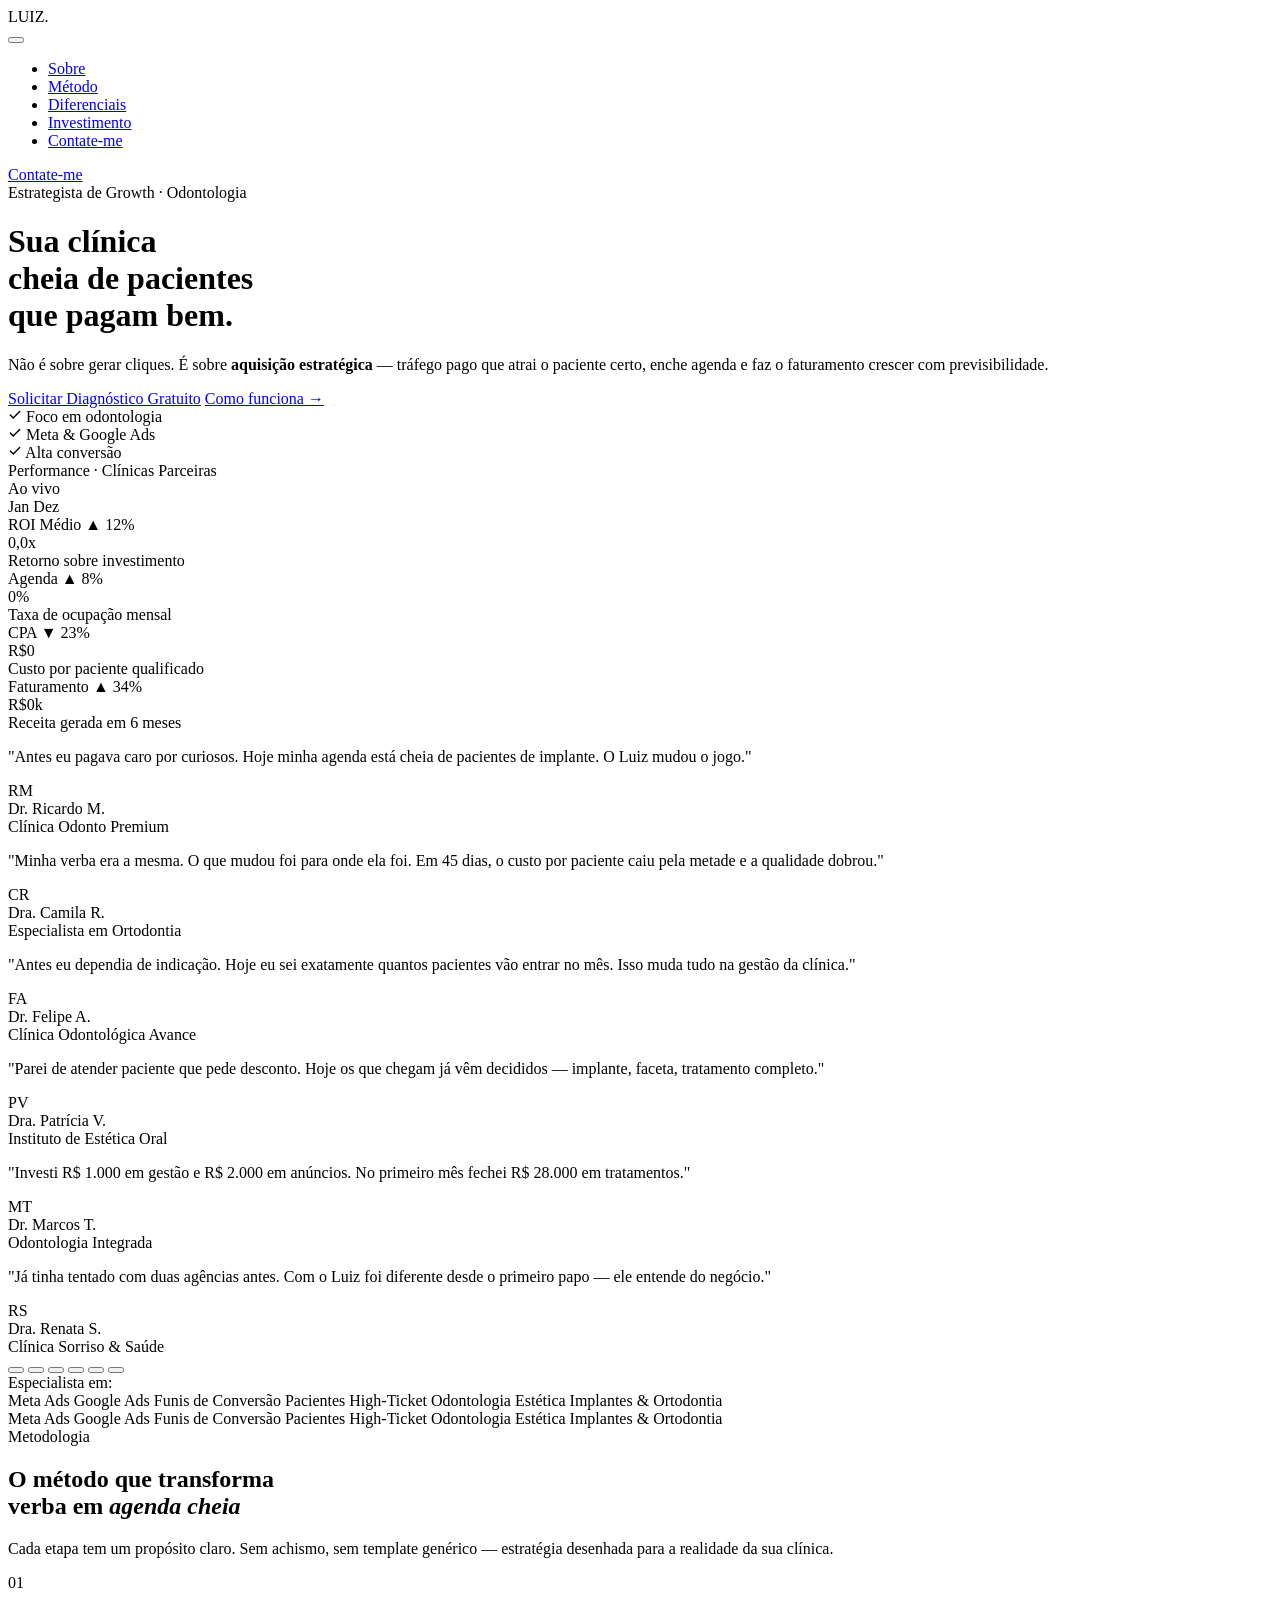
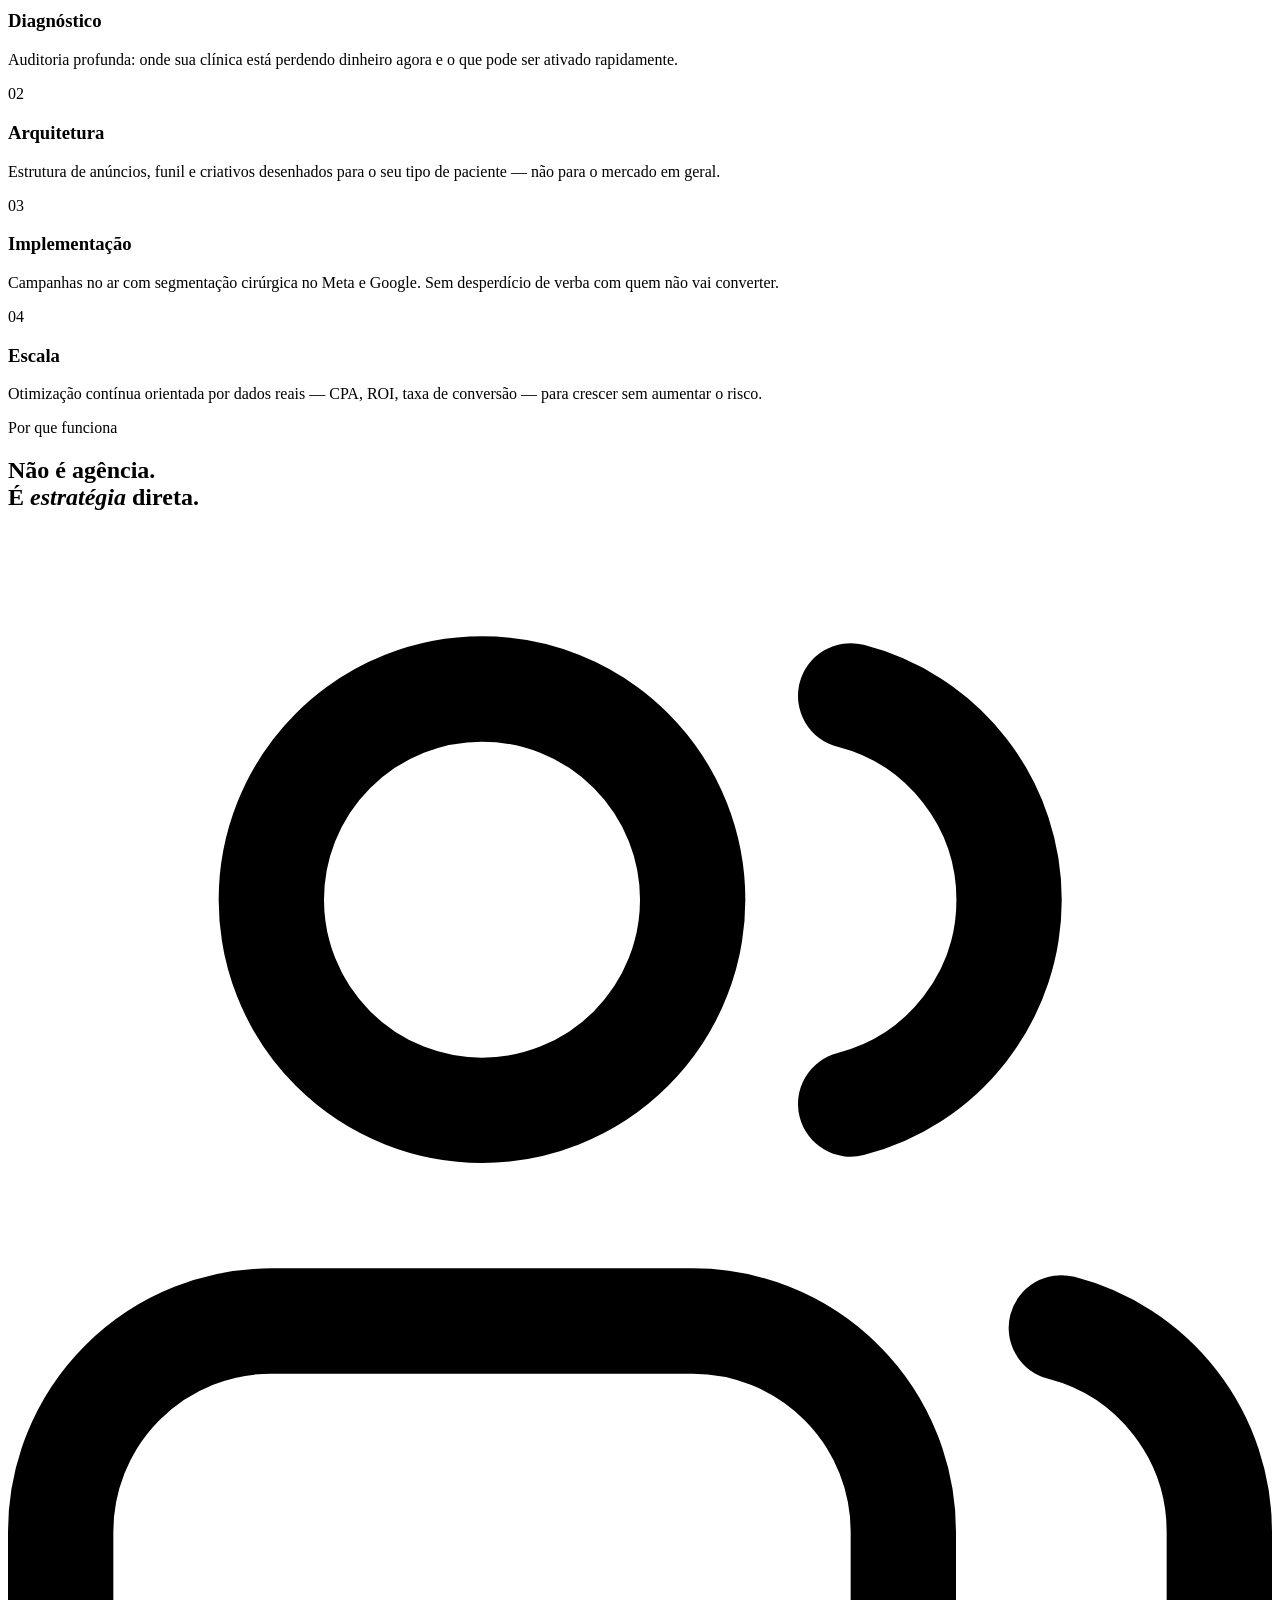
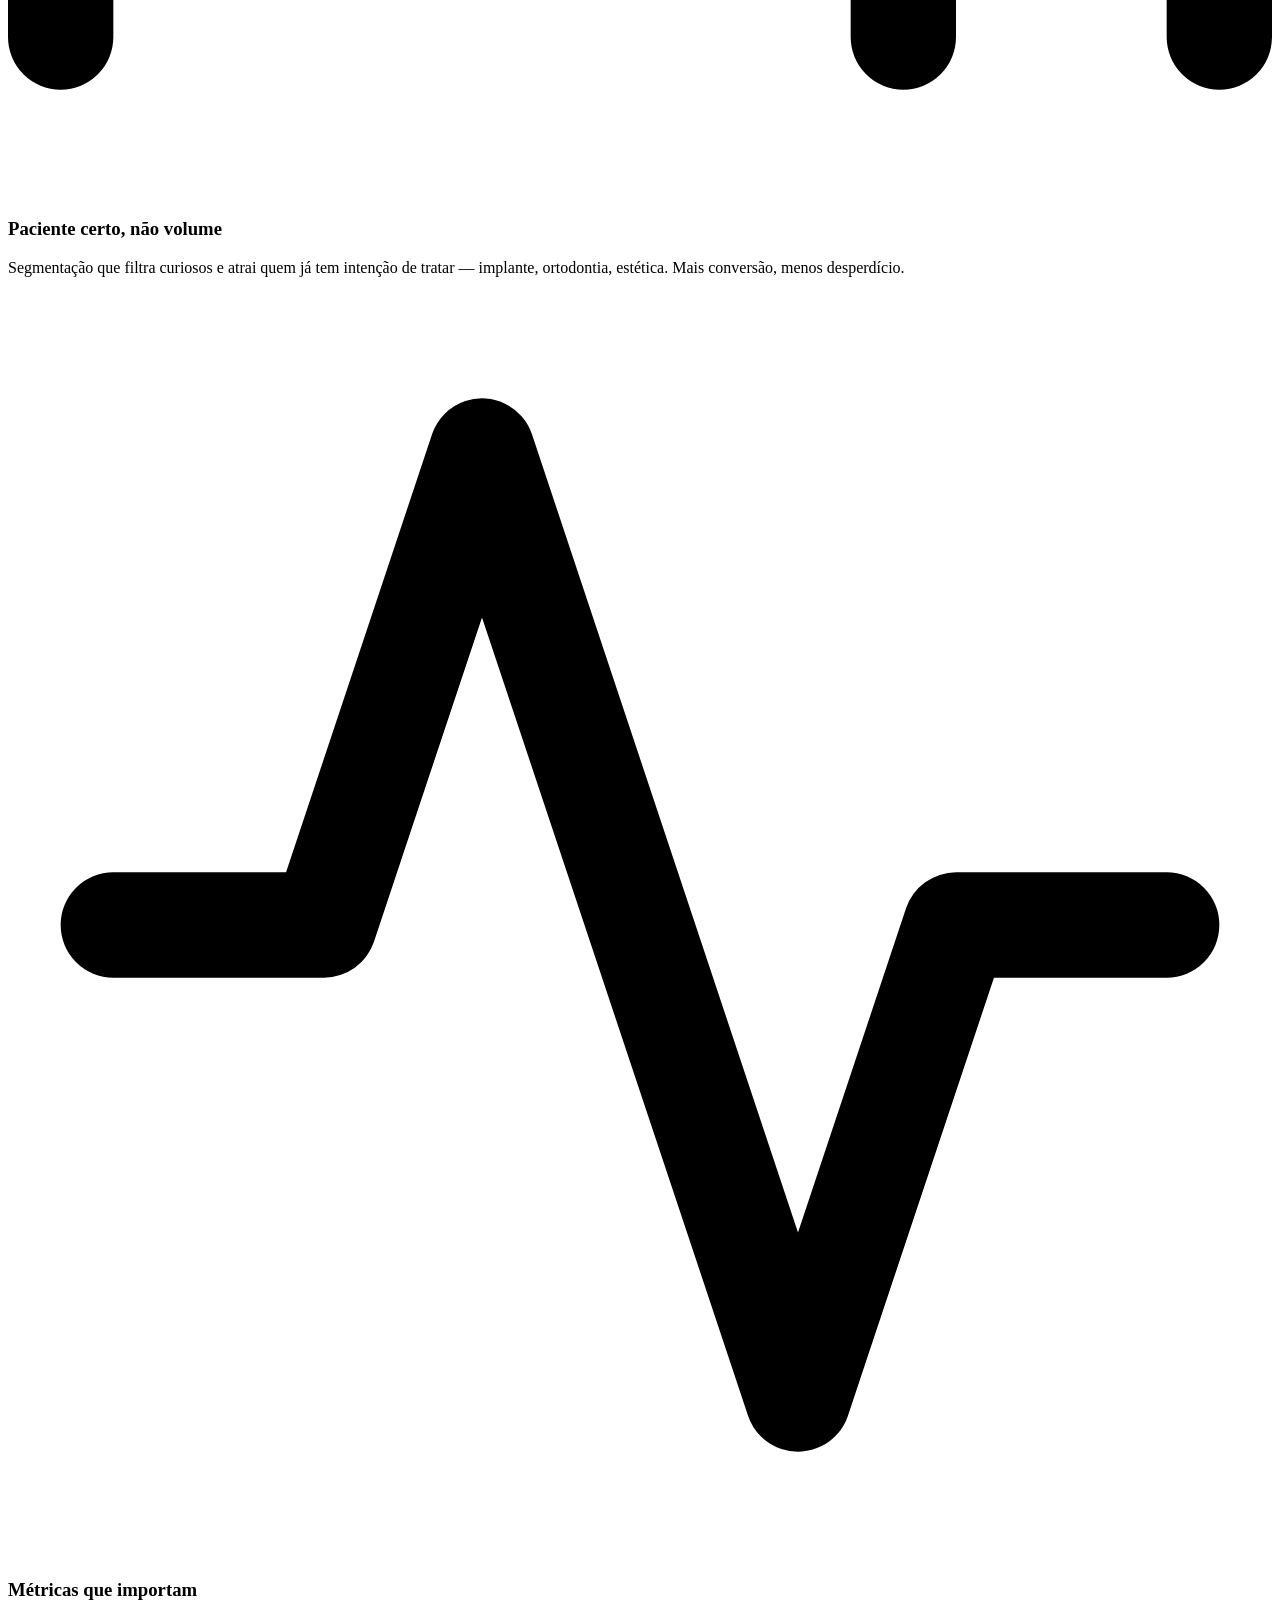
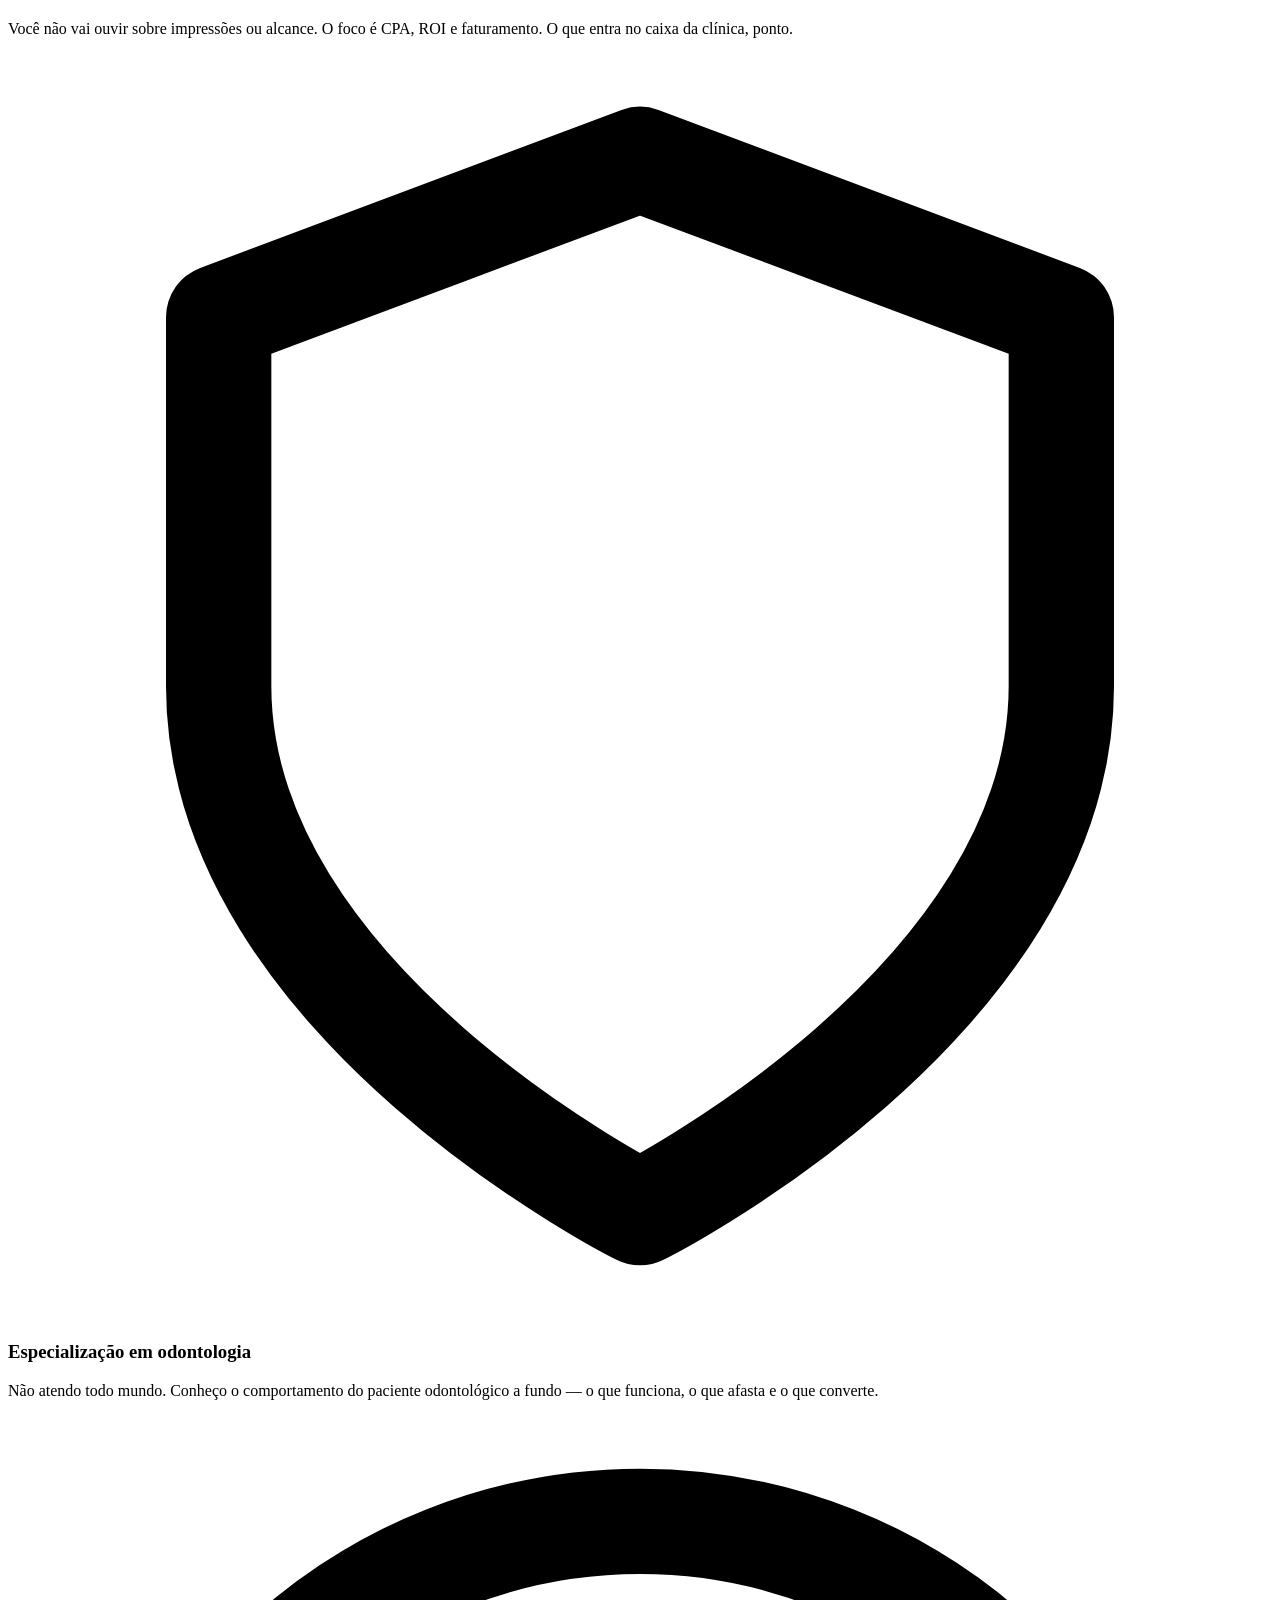
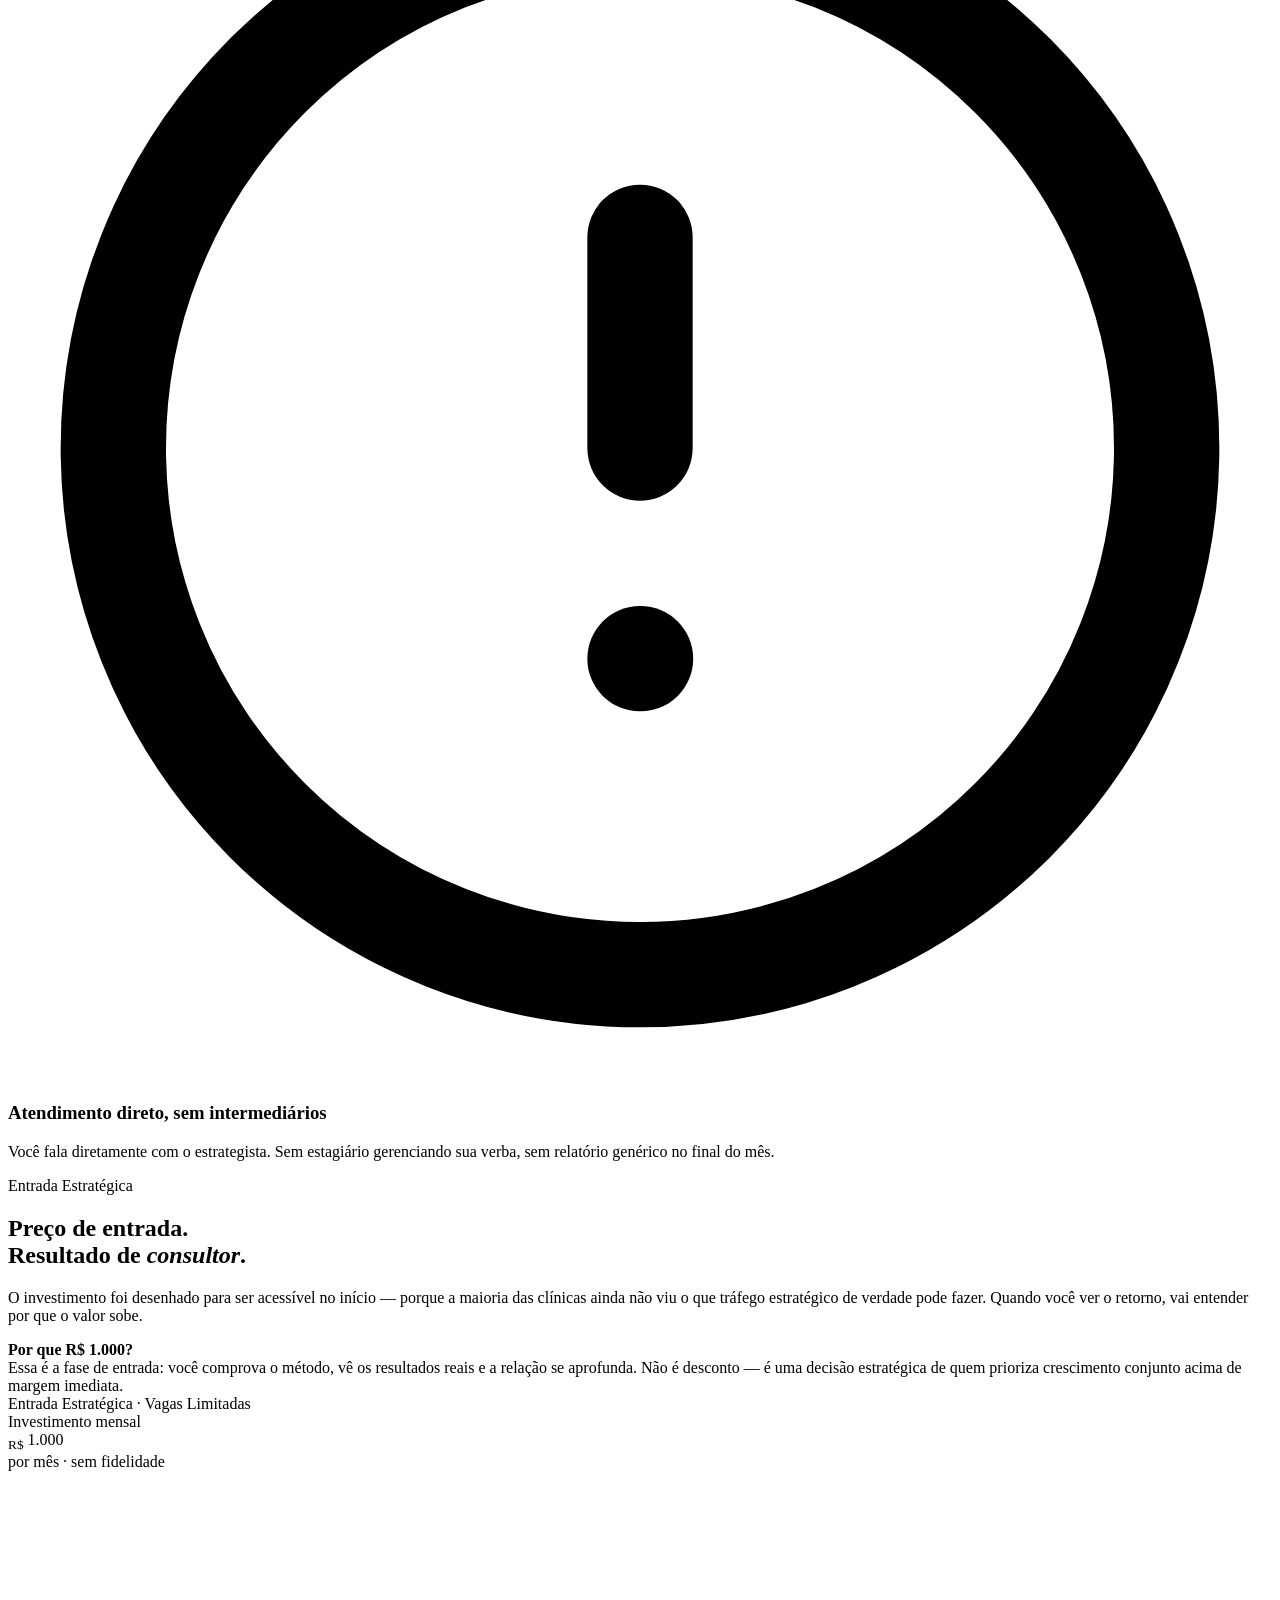
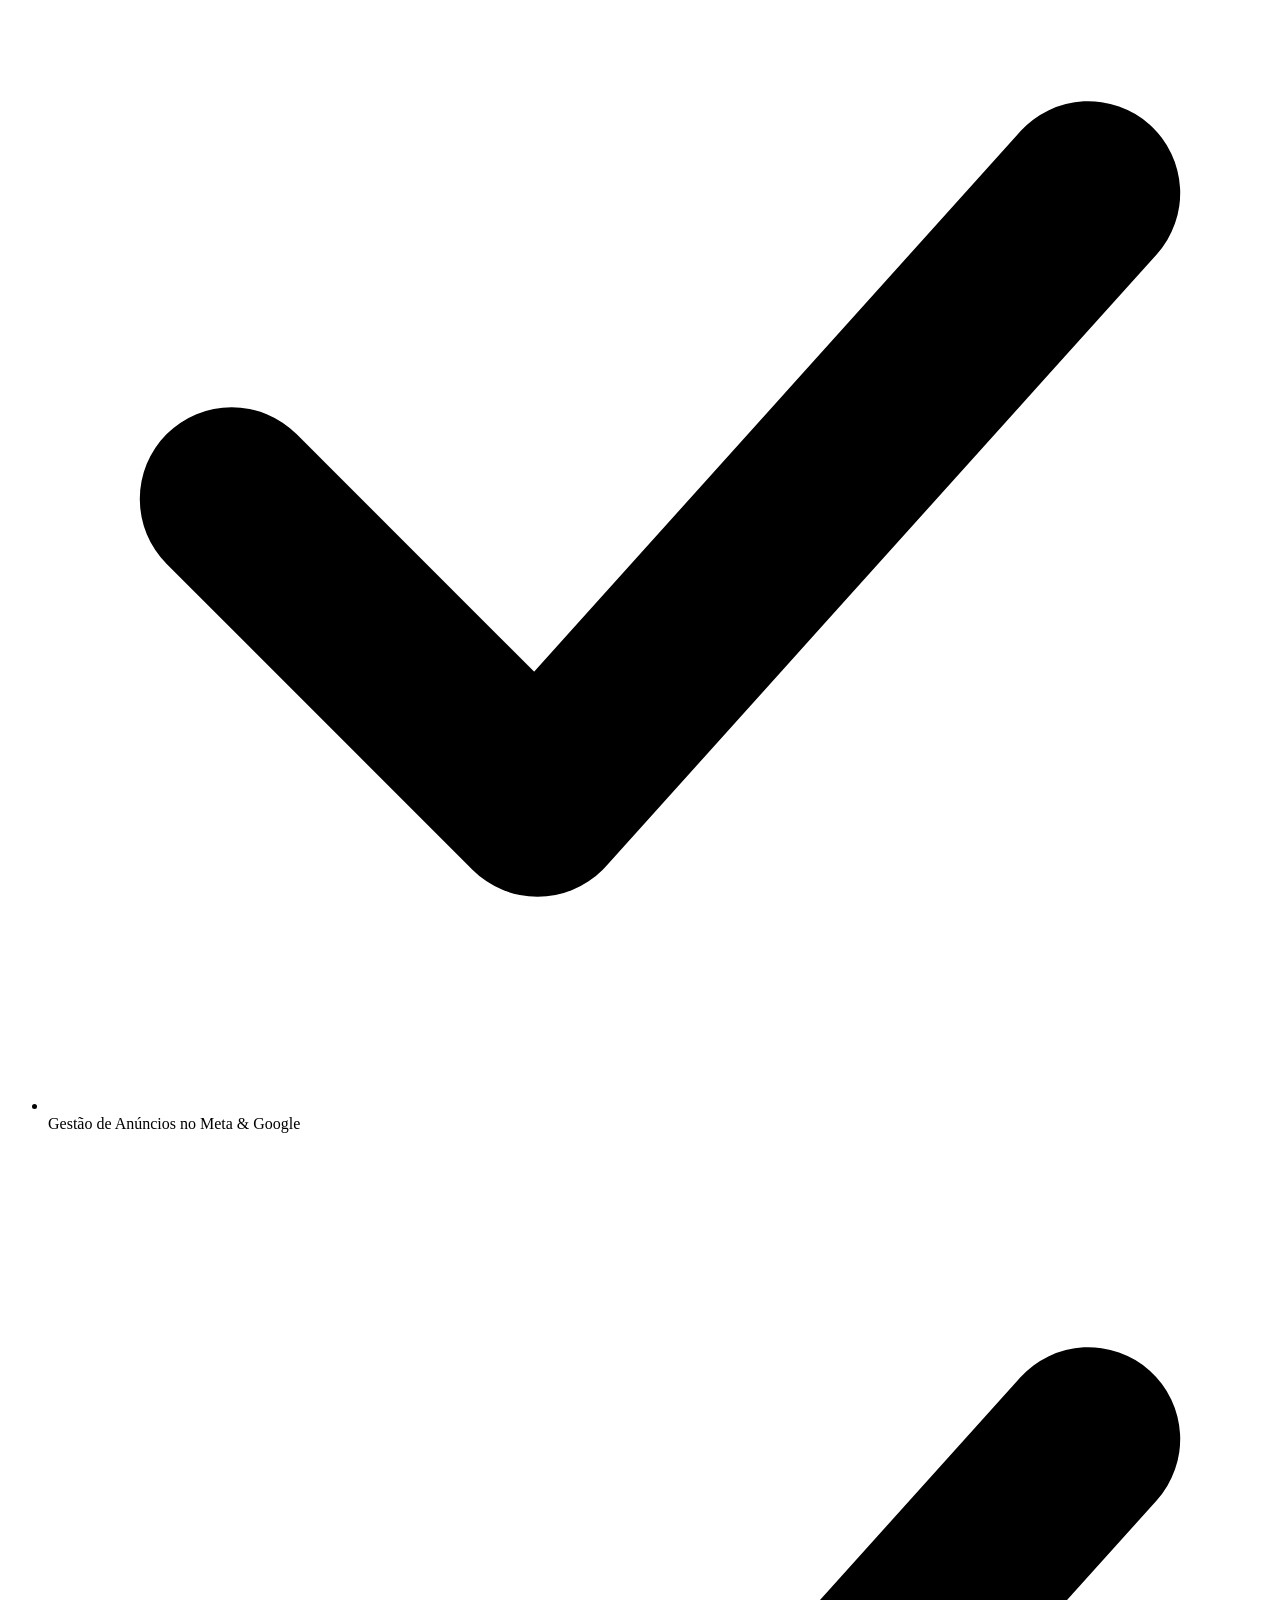
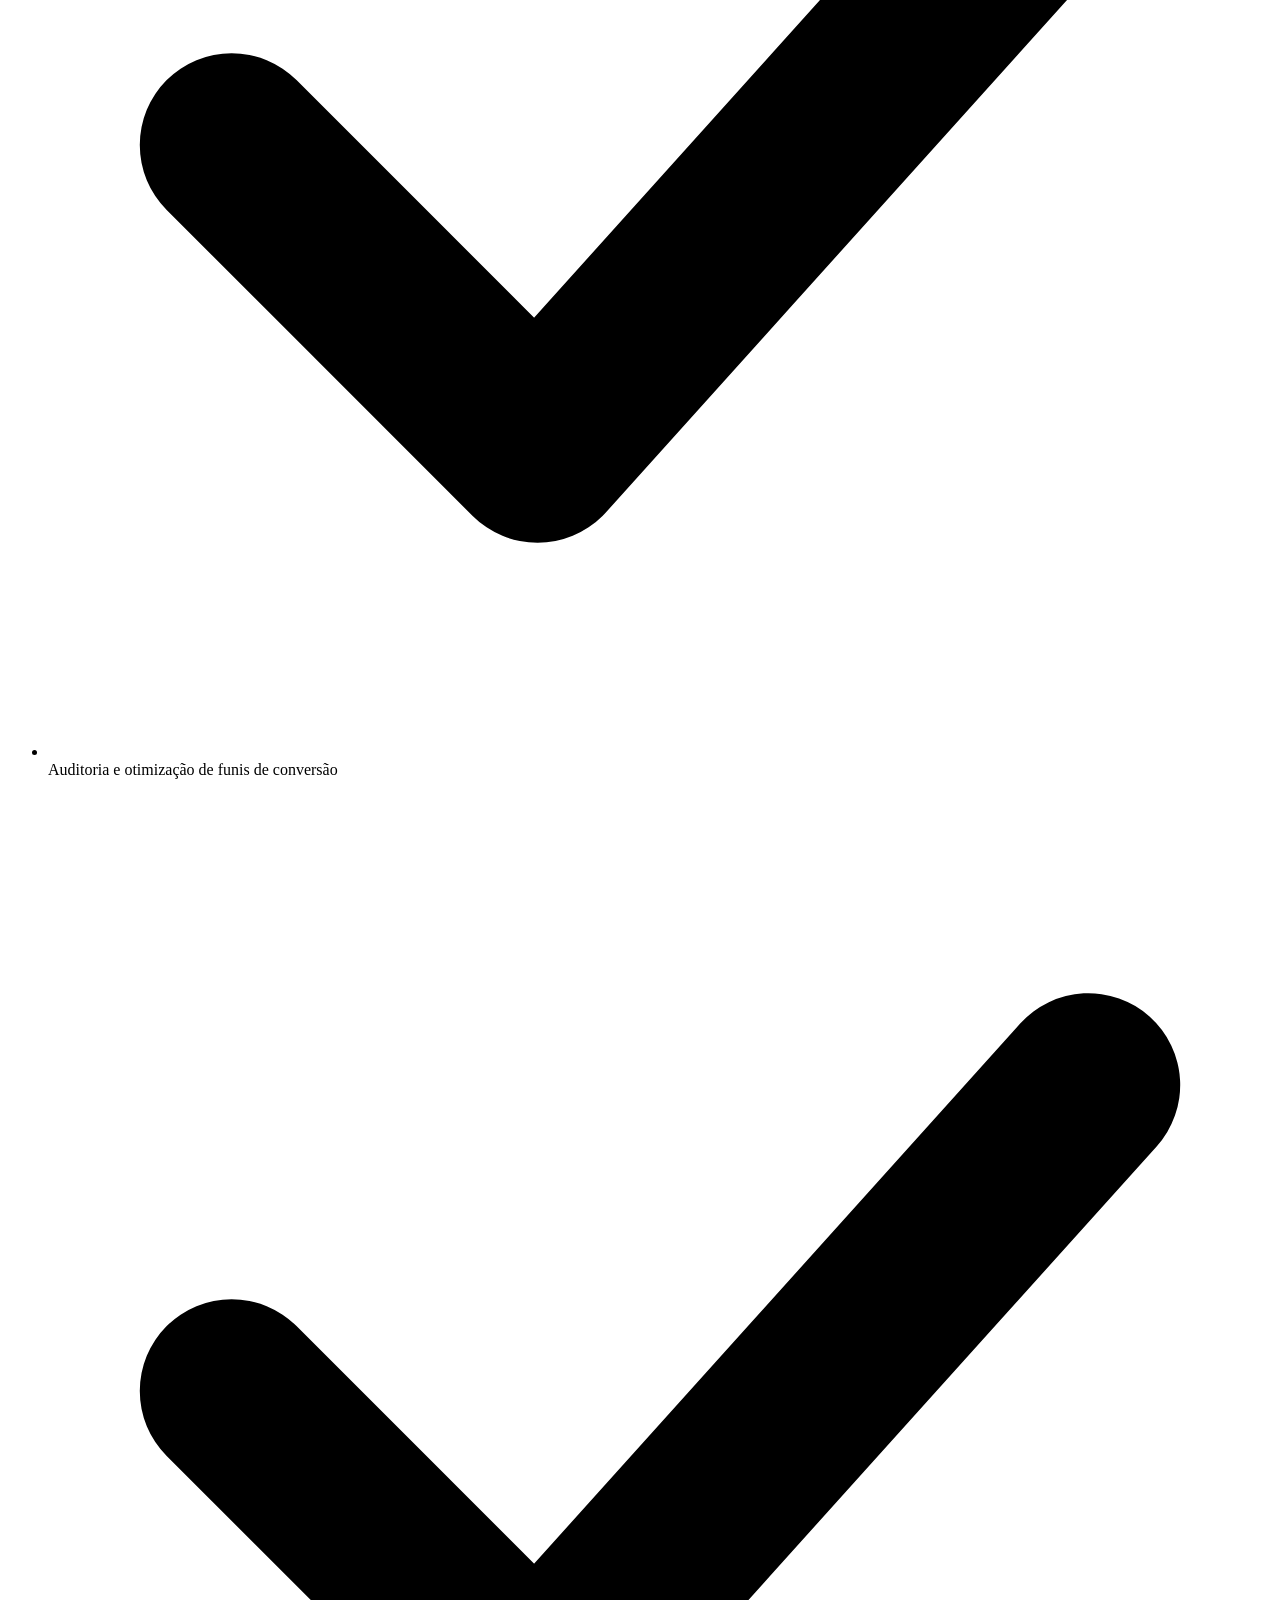
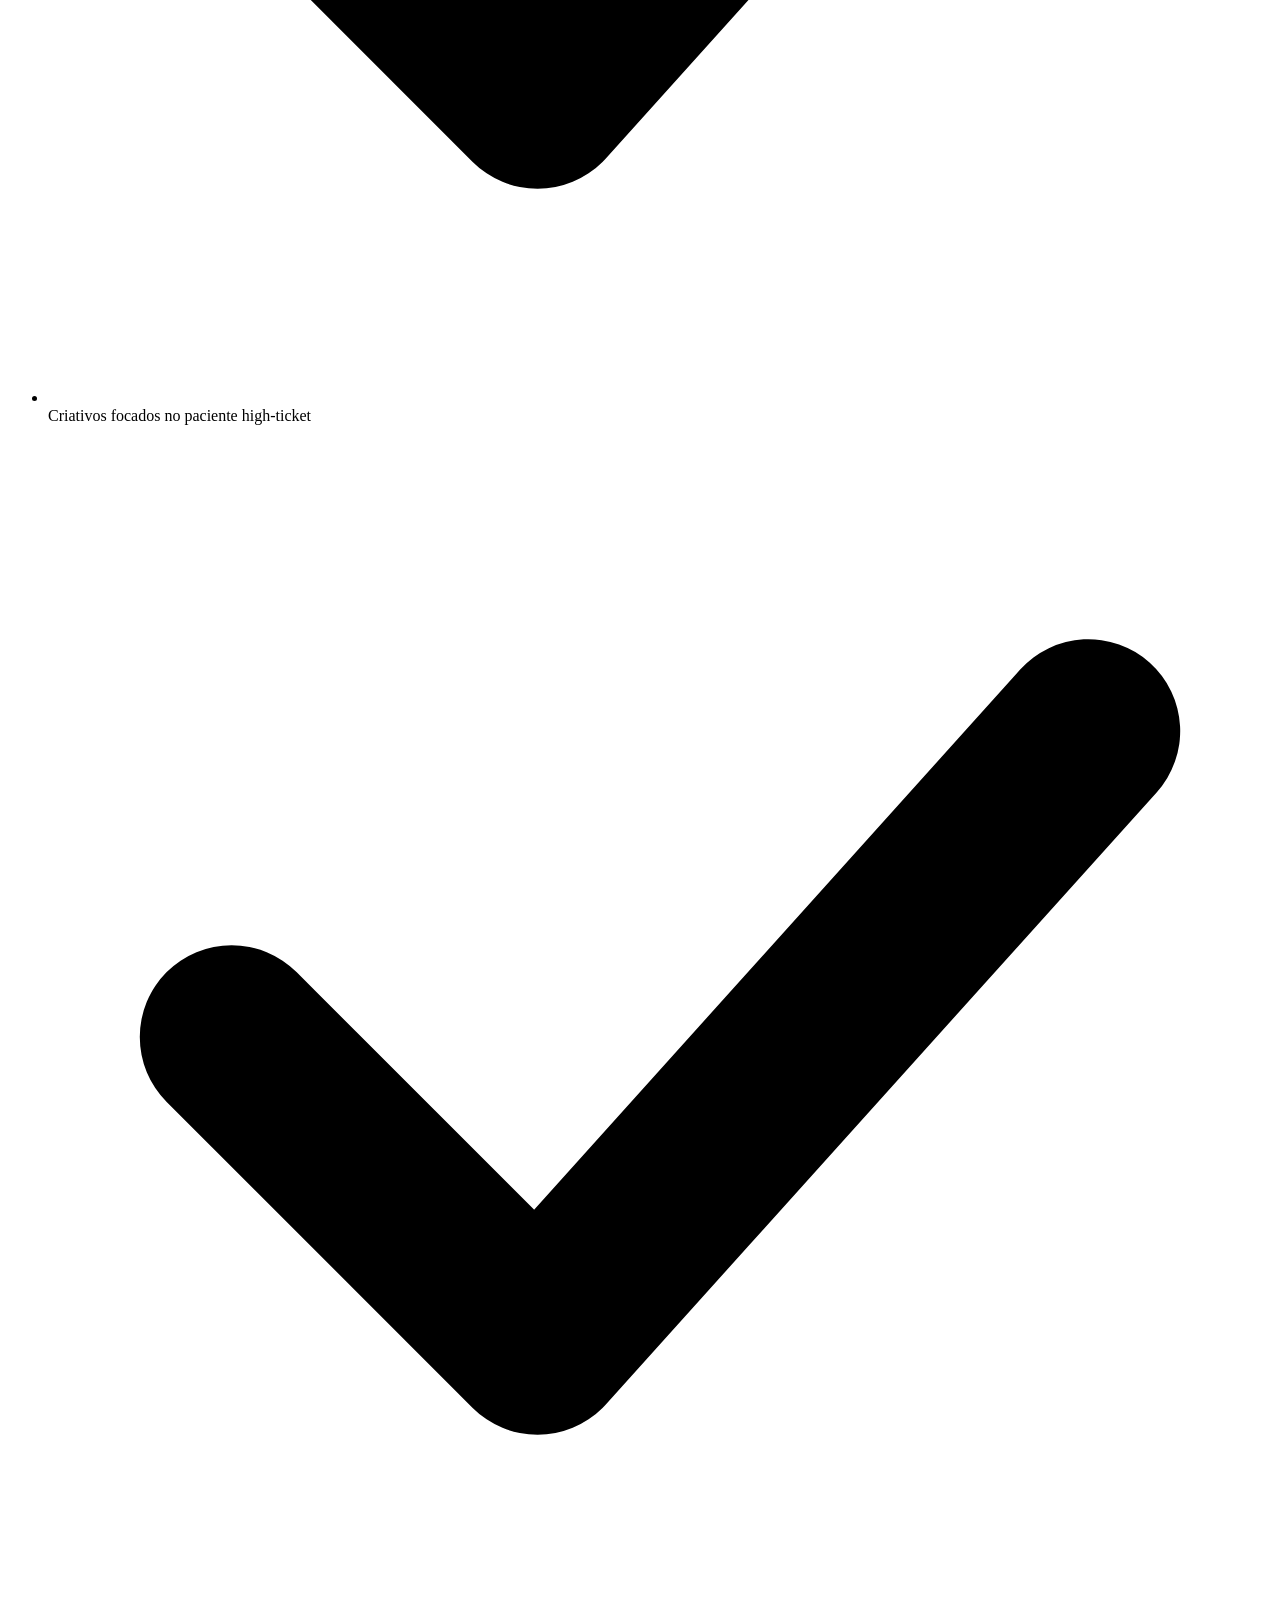
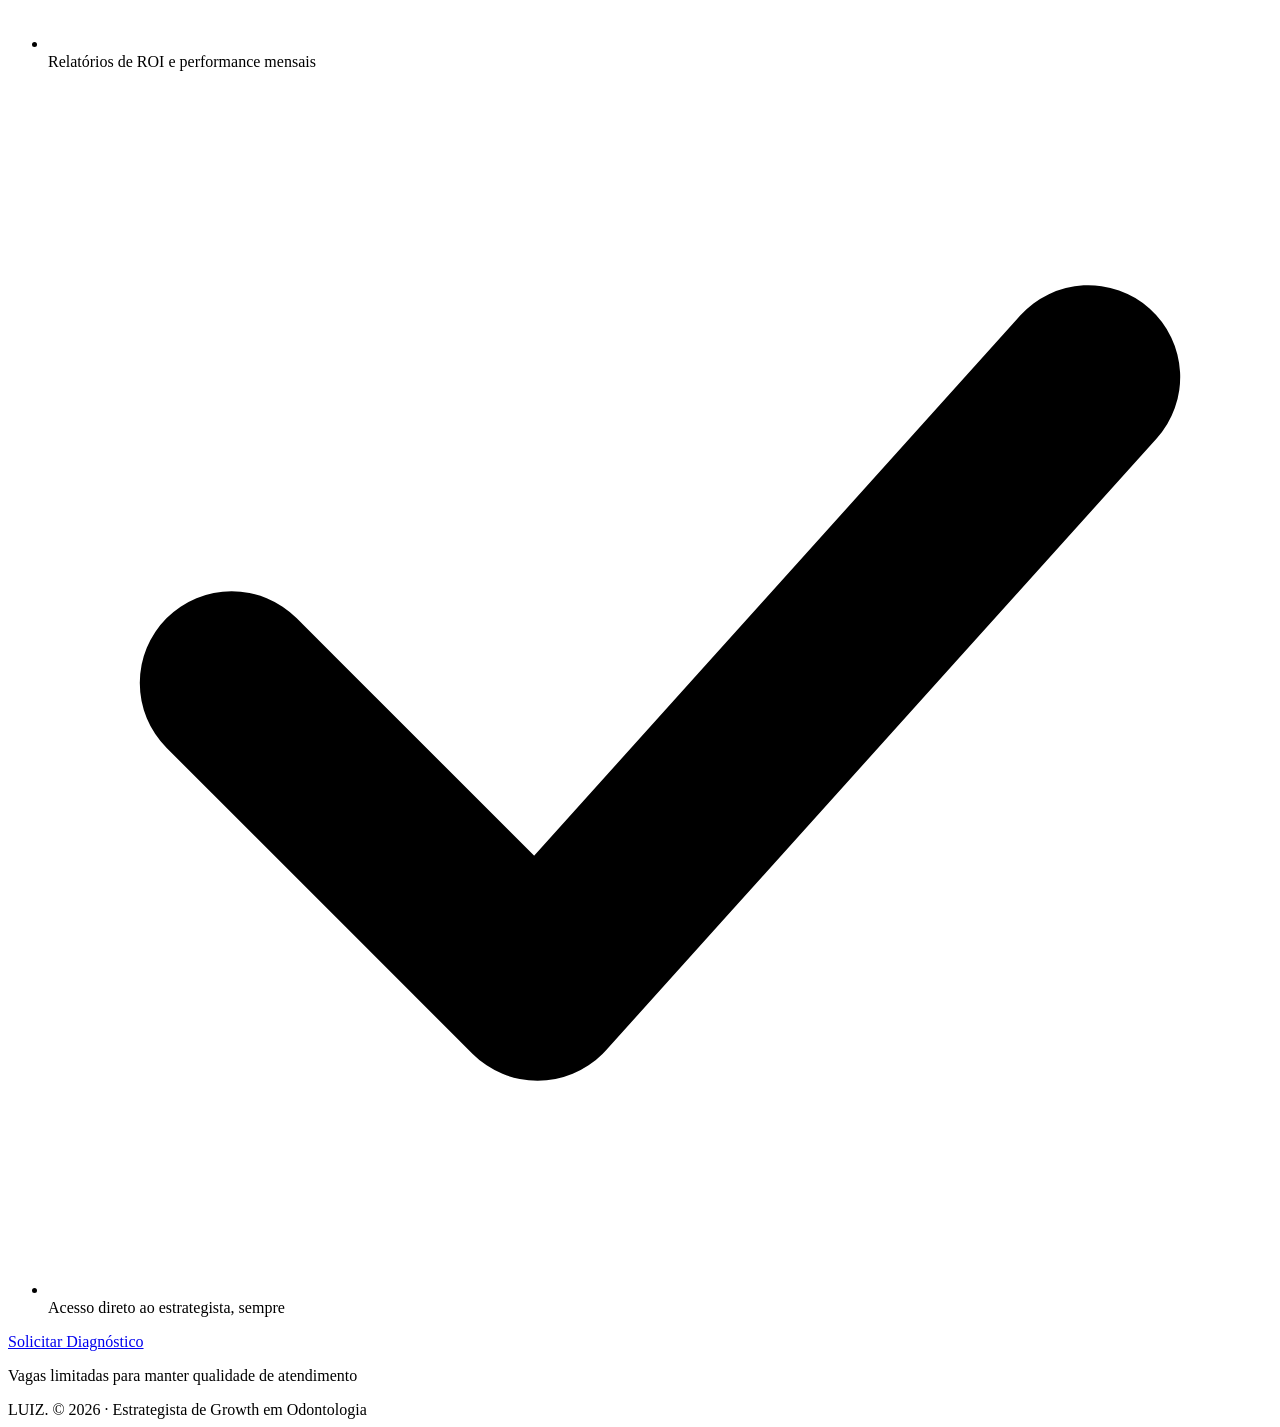
==== index.html @ 701291d8 "Add files via upload" ====
<!DOCTYPE html>
<html lang="pt-BR">
<head>
<meta charset="UTF-8">
<meta name="viewport" content="width=device-width, initial-scale=1.0">
<title>LUIZ. | Growth Estrategista — Tráfego Pago para Clínicas Odontológicas</title>
<meta name="description" content="Estrategista de Growth especializado em odontologia. Transforme sua verba de tráfego pago em agenda cheia de pacientes high-ticket com Meta Ads e Google Ads.">
<meta name="keywords" content="tráfego pago odontologia, growth estrategista, meta ads clínica dental, google ads dentistas, marketing odontológico, pacientes high ticket, funil de conversão odontologia">
<meta name="author" content="Luiz Santos">
<meta name="robots" content="index, follow">
<meta name="theme-color" content="#0D1117">

<!-- Preload critical assets -->
<link rel="preconnect" href="https://fonts.googleapis.com">
<link rel="preconnect" href="https://fonts.gstatic.com" crossorigin>
<link rel="preload" as="style" href="css/main.css">

<!-- Open Graph -->
<meta property="og:type" content="website">
<meta property="og:url" content="https://luizgrowth.com.br">
<meta property="og:title" content="LUIZ. | Growth Estrategista — Tráfego Pago para Clínicas Odontológicas">
<meta property="og:description" content="Estrategista de Growth especializado em odontologia. Transforme sua verba de tráfego pago em agenda cheia de pacientes high-ticket.">
<meta property="og:image" content="https://luizgrowth.com.br/assets/images/Photo3.png">
<meta property="og:locale" content="pt_BR">

<!-- Twitter Cards -->
<meta name="twitter:card" content="summary_large_image">
<meta name="twitter:title" content="LUIZ. | Growth Estrategista">
<meta name="twitter:description" content="Tráfego pago estratégico para clínicas odontológicas. Meta Ads & Google Ads com foco em ROI.">
<meta name="twitter:image" content="https://luizgrowth.com.br/assets/images/Photo3.png">

<!-- Favicon -->
<link rel="icon" type="image/svg+xml" href="assets/icons/favicon.svg">

<!-- Fonts -->
<link href="https://fonts.googleapis.com/css2?family=Inter:wght@300;400;500;600;700;800;900&display=swap" rel="stylesheet">

<!-- Styles -->
<link rel="stylesheet" href="css/main.css">

<!-- Google Analytics (GTM) -->
<script>
  (function(w,d,s,l,i){w[l]=w[l]||[];w[l].push({'gtm.start':
  new Date().getTime(),event:'gtm.js'});var f=d.getElementsByTagName(s)[0],
  j=d.createElement(s),dl=l!='dataLayer'?'&l='+l:'';j.async=true;j.src=
  'https://www.googletagmanager.com/gtm.js?id='+i+dl;f.parentNode.insertBefore(j,f);
  })(window,document,'script','dataLayer','GTM-XXXXXXX');
</script>
<!-- End Google Analytics (GTM) -->

<!-- Meta Pixel Code -->
<script>
!function(f,b,e,v,n,t,s)
{if(f.fbq)return;n=f.fbq=function(){n.callMethod?
n.callMethod.apply(n,arguments):n.queue.push(arguments)};
if(!f._fbq)f._fbq=n;n.push=n;n.loaded=!0;n.version='2.0';
n.queue=[];t=b.createElement(e);t.async=!0;
t.src=v;s=b.getElementsByTagName(e)[0];
s.parentNode.insertBefore(t,s)}(window, document,'script',
'https://connect.facebook.net/en_US/fbevents.js');
fbq('init', 'XXXXXXXXXXXXXXX');
fbq('track', 'PageView');
</script>
<noscript><img height="1" width="1" style="display:none"
src="https://www.facebook.com/tr?id=XXXXXXXXXXXXXXX&ev=PageView&noscript=1"
/></noscript>
<!-- End Meta Pixel Code -->
</head>
<body>

<!-- Navigation -->
<nav role="navigation" aria-label="Navegação principal">
  <div class="logo">LUIZ<span>.</span></div>
  <button class="menu-toggle" aria-label="Abrir menu de navegação" aria-expanded="false">
    <span class="bar"></span>
    <span class="bar"></span>
    <span class="bar"></span>
  </button>
  <ul class="nav-links">
    <li><a href="sobre.html">Sobre</a></li>
    <li><a href="#metodo">Método</a></li>
    <li><a href="#diferenciais">Diferenciais</a></li>
    <li><a href="#investimento">Investimento</a></li>
    <li class="nav-cta-mobile-item"><a href="https://forms.gle/Ld1fU1VTKWHojg2M8" class="nav-cta" target="_blank" rel="noopener noreferrer">Contate-me</a></li>
  </ul>
  <a href="https://forms.gle/Ld1fU1VTKWHojg2M8" class="nav-cta nav-cta-desktop" target="_blank" rel="noopener noreferrer">Contate-me</a>
</nav>

<main>
  <!-- HERO SECTION -->
  <div class="hero-wrap">
    <div class="hero">
      <div>
        <div class="hero-badge fade-in">Estrategista de Growth · Odontologia</div>
        <h1 class="fade-in d1">
          Sua clínica<br>
          cheia de <span class="h1-accent">pacientes</span><br>
          <span class="h1-sub">que pagam bem.</span>
        </h1>
        <p class="hero-desc fade-in d2">
          Não é sobre gerar cliques. É sobre <strong>aquisição estratégica</strong> — tráfego pago que atrai o paciente certo, enche agenda e faz o faturamento crescer com previsibilidade.
        </p>
        <div class="hero-actions fade-in d3">
          <a href="https://forms.gle/Ld1fU1VTKWHojg2M8" class="btn btn-primary" aria-label="Solicitar diagnóstico gratuito" target="_blank" rel="noopener noreferrer">Solicitar Diagnóstico Gratuito</a>
          <a href="#metodo" class="btn btn-ghost" aria-label="Ver como funciona o método">Como funciona <span class="arrow" aria-hidden="true">→</span></a>
        </div>
        <div class="trust-row fade-in d3">
          <div class="trust-item">
            <svg width="14" height="14" viewBox="0 0 24 24" fill="none" stroke="currentColor" stroke-width="2.5" stroke-linecap="round"><polyline points="20 6 9 17 4 12"/></svg>
            Foco em odontologia
          </div>
          <div class="trust-dot" aria-hidden="true"></div>
          <div class="trust-item">
            <svg width="14" height="14" viewBox="0 0 24 24" fill="none" stroke="currentColor" stroke-width="2.5" stroke-linecap="round"><polyline points="20 6 9 17 4 12"/></svg>
            Meta & Google Ads
          </div>
          <div class="trust-dot" aria-hidden="true"></div>
          <div class="trust-item">
            <svg width="14" height="14" viewBox="0 0 24 24" fill="none" stroke="currentColor" stroke-width="2.5" stroke-linecap="round"><polyline points="20 6 9 17 4 12"/></svg>
            Alta conversão
          </div>
        </div>
      </div>

      <!-- Dashboard Card -->
      <div class="hero-card fade-in d2" data-carousel>
        <div class="dash-header">
          <div class="dash-title">Performance · Clínicas Parceiras</div>
          <div class="dash-status">
            <span class="dot"></span>
            Ao vivo
          </div>
        </div>

        <!-- Animated Bar Chart -->
        <div class="dash-chart" aria-hidden="true">
          <div class="dash-bar"></div>
          <div class="dash-bar"></div>
          <div class="dash-bar"></div>
          <div class="dash-bar"></div>
          <div class="dash-bar"></div>
          <div class="dash-bar"></div>
          <div class="dash-bar"></div>
          <div class="dash-bar"></div>
          <div class="dash-bar"></div>
          <div class="dash-bar"></div>
        </div>
        <div class="dash-chart-label">
          <span>Jan</span>
          <span>Dez</span>
        </div>

        <!-- Metrics Grid -->
        <div class="dash-metrics">
          <div class="dash-metric hover-card reveal">
            <div class="dash-metric-top">
              <span class="dash-metric-label">ROI Médio</span>
              <span class="dash-trend up">▲ 12%</span>
            </div>
            <div class="dash-metric-value"><span class="countup-value" data-countup-value="12.4" data-countup-decimals="1">0,0</span><span class="countup-affix">x</span></div>
            <div class="dash-metric-sub">Retorno sobre investimento</div>
          </div>
          <div class="dash-metric hover-card reveal">
            <div class="dash-metric-top">
              <span class="dash-metric-label">Agenda</span>
              <span class="dash-trend up">▲ 8%</span>
            </div>
            <div class="dash-metric-value"><span class="countup-value" data-countup-value="94">0</span><span class="countup-affix">%</span></div>
            <div class="dash-metric-sub">Taxa de ocupação mensal</div>
          </div>
          <div class="dash-metric hover-card reveal">
            <div class="dash-metric-top">
              <span class="dash-metric-label">CPA</span>
              <span class="dash-trend down">▼ 23%</span>
            </div>
            <div class="dash-metric-value"><span class="countup-affix countup-affix-prefix">R$</span><span class="countup-value" data-countup-value="18">0</span></div>
            <div class="dash-metric-sub">Custo por paciente qualificado</div>
          </div>
          <div class="dash-metric hover-card reveal">
            <div class="dash-metric-top">
              <span class="dash-metric-label">Faturamento</span>
              <span class="dash-trend up">▲ 34%</span>
            </div>
            <div class="dash-metric-value"><span class="countup-affix countup-affix-prefix">R$</span><span class="countup-value" data-countup-value="487">0</span><span class="countup-affix">k</span></div>
            <div class="dash-metric-sub">Receita gerada em 6 meses</div>
          </div>
        </div>

        <!-- Testimonial Carousel -->
        <div class="dash-testi-carousel">
          <div class="dash-testi-slide active">
            <p class="dash-testi-quote">"Antes eu pagava caro por curiosos. Hoje minha agenda está cheia de pacientes de implante. O Luiz mudou o jogo."</p>
            <div class="dash-testi-author">
              <div class="dash-testi-avatar">RM</div>
              <div>
                <div class="dash-testi-name">Dr. Ricardo M.</div>
                <div class="dash-testi-clinic">Clínica Odonto Premium</div>
              </div>
            </div>
          </div>
          <div class="dash-testi-slide">
            <p class="dash-testi-quote">"Minha verba era a mesma. O que mudou foi para onde ela foi. Em 45 dias, o custo por paciente caiu pela metade e a qualidade dobrou."</p>
            <div class="dash-testi-author">
              <div class="dash-testi-avatar">CR</div>
              <div>
                <div class="dash-testi-name">Dra. Camila R.</div>
                <div class="dash-testi-clinic">Especialista em Ortodontia</div>
              </div>
            </div>
          </div>
          <div class="dash-testi-slide">
            <p class="dash-testi-quote">"Antes eu dependia de indicação. Hoje eu sei exatamente quantos pacientes vão entrar no mês. Isso muda tudo na gestão da clínica."</p>
            <div class="dash-testi-author">
              <div class="dash-testi-avatar">FA</div>
              <div>
                <div class="dash-testi-name">Dr. Felipe A.</div>
                <div class="dash-testi-clinic">Clínica Odontológica Avance</div>
              </div>
            </div>
          </div>
          <div class="dash-testi-slide">
            <p class="dash-testi-quote">"Parei de atender paciente que pede desconto. Hoje os que chegam já vêm decididos — implante, faceta, tratamento completo."</p>
            <div class="dash-testi-author">
              <div class="dash-testi-avatar">PV</div>
              <div>
                <div class="dash-testi-name">Dra. Patrícia V.</div>
                <div class="dash-testi-clinic">Instituto de Estética Oral</div>
              </div>
            </div>
          </div>
          <div class="dash-testi-slide">
            <p class="dash-testi-quote">"Investi R$ 1.000 em gestão e R$ 2.000 em anúncios. No primeiro mês fechei R$ 28.000 em tratamentos."</p>
            <div class="dash-testi-author">
              <div class="dash-testi-avatar">MT</div>
              <div>
                <div class="dash-testi-name">Dr. Marcos T.</div>
                <div class="dash-testi-clinic">Odontologia Integrada</div>
              </div>
            </div>
          </div>
          <div class="dash-testi-slide">
            <p class="dash-testi-quote">"Já tinha tentado com duas agências antes. Com o Luiz foi diferente desde o primeiro papo — ele entende do negócio."</p>
            <div class="dash-testi-author">
              <div class="dash-testi-avatar">RS</div>
              <div>
                <div class="dash-testi-name">Dra. Renata S.</div>
                <div class="dash-testi-clinic">Clínica Sorriso & Saúde</div>
              </div>
            </div>
          </div>
          <div class="dash-testi-dots" role="tablist" aria-label="Depoimentos">
            <button class="dot active" role="tab" aria-selected="true" aria-label="Depoimento 1"></button>
            <button class="dot" role="tab" aria-selected="false" aria-label="Depoimento 2"></button>
            <button class="dot" role="tab" aria-selected="false" aria-label="Depoimento 3"></button>
            <button class="dot" role="tab" aria-selected="false" aria-label="Depoimento 4"></button>
            <button class="dot" role="tab" aria-selected="false" aria-label="Depoimento 5"></button>
            <button class="dot" role="tab" aria-selected="false" aria-label="Depoimento 6"></button>
          </div>
        </div>
      </div>
    </div>
  </div>

  <!-- STRIP SECTION -->
  <aside class="strip" aria-label="Especialidades">
    <span class="strip-label">Especialista em:</span>
    <div class="strip-tags">
      <div class="strip-track">
        <div class="strip-group">
          <span class="strip-tag">Meta Ads</span>
          <span class="strip-tag">Google Ads</span>
          <span class="strip-tag">Funis de Conversão</span>
          <span class="strip-tag">Pacientes High-Ticket</span>
          <span class="strip-tag">Odontologia Estética</span>
          <span class="strip-tag">Implantes & Ortodontia</span>
        </div>
        <div class="strip-group" aria-hidden="true">
          <span class="strip-tag">Meta Ads</span>
          <span class="strip-tag">Google Ads</span>
          <span class="strip-tag">Funis de Conversão</span>
          <span class="strip-tag">Pacientes High-Ticket</span>
          <span class="strip-tag">Odontologia Estética</span>
          <span class="strip-tag">Implantes & Ortodontia</span>
        </div>
      </div>
    </div>
  </aside>

  <!-- MÉTODO SECTION -->
  <section id="metodo" aria-labelledby="metodo-titulo">
    <span class="section-label reveal">Metodologia</span>
    <h2 id="metodo-titulo" class="reveal reveal-delay-1">O método que transforma<br>verba em <em>agenda cheia</em></h2>
    <p class="section-desc reveal reveal-delay-2">Cada etapa tem um propósito claro. Sem achismo, sem template genérico — estratégia desenhada para a realidade da sua clínica.</p>

    <div class="method-grid">
      <article class="method-item hover-card reveal">
        <div class="method-num">01</div>
        <h3 class="method-title">Diagnóstico</h3>
        <p class="method-desc">Auditoria profunda: onde sua clínica está perdendo dinheiro agora e o que pode ser ativado rapidamente.</p>
      </article>
      <article class="method-item hover-card reveal">
        <div class="method-num">02</div>
        <h3 class="method-title">Arquitetura</h3>
        <p class="method-desc">Estrutura de anúncios, funil e criativos desenhados para o seu tipo de paciente — não para o mercado em geral.</p>
      </article>
      <article class="method-item hover-card reveal">
        <div class="method-num">03</div>
        <h3 class="method-title">Implementação</h3>
        <p class="method-desc">Campanhas no ar com segmentação cirúrgica no Meta e Google. Sem desperdício de verba com quem não vai converter.</p>
      </article>
      <article class="method-item hover-card reveal">
        <div class="method-num">04</div>
        <h3 class="method-title">Escala</h3>
        <p class="method-desc">Otimização contínua orientada por dados reais — CPA, ROI, taxa de conversão — para crescer sem aumentar o risco.</p>
      </article>
    </div>
  </section>

  <!-- DIFERENCIAIS SECTION -->
  <section id="diferenciais" aria-labelledby="diferenciais-titulo" class="diff-outer">
    <div class="diff-section">
      <span class="section-label reveal">Por que funciona</span>
      <h2 id="diferenciais-titulo" class="reveal reveal-delay-1">Não é agência.<br>É <em>estratégia</em> direta.</h2>

      <div class="diff-grid">
        <article class="diff-item hover-card reveal">
          <div class="diff-icon" aria-hidden="true">
            <svg viewBox="0 0 24 24" fill="none" stroke="currentColor" stroke-width="2" stroke-linecap="round" stroke-linejoin="round">
              <path d="M17 21v-2a4 4 0 0 0-4-4H5a4 4 0 0 0-4 4v2"/>
              <circle cx="9" cy="7" r="4"/>
              <path d="M23 21v-2a4 4 0 0 0-3-3.87"/>
              <path d="M16 3.13a4 4 0 0 1 0 7.75"/>
            </svg>
          </div>
          <h3 class="diff-title">Paciente certo, não volume</h3>
          <p class="diff-desc">Segmentação que filtra curiosos e atrai quem já tem intenção de tratar — implante, ortodontia, estética. Mais conversão, menos desperdício.</p>
        </article>
        <article class="diff-item hover-card reveal">
          <div class="diff-icon" aria-hidden="true">
            <svg viewBox="0 0 24 24" fill="none" stroke="currentColor" stroke-width="2" stroke-linecap="round" stroke-linejoin="round">
              <polyline points="22 12 18 12 15 21 9 3 6 12 2 12"/>
            </svg>
          </div>
          <h3 class="diff-title">Métricas que importam</h3>
          <p class="diff-desc">Você não vai ouvir sobre impressões ou alcance. O foco é CPA, ROI e faturamento. O que entra no caixa da clínica, ponto.</p>
        </article>
        <article class="diff-item hover-card reveal">
          <div class="diff-icon" aria-hidden="true">
            <svg viewBox="0 0 24 24" fill="none" stroke="currentColor" stroke-width="2" stroke-linecap="round" stroke-linejoin="round">
              <path d="M12 22s8-4 8-10V5l-8-3-8 3v7c0 6 8 10 8 10z"/>
            </svg>
          </div>
          <h3 class="diff-title">Especialização em odontologia</h3>
          <p class="diff-desc">Não atendo todo mundo. Conheço o comportamento do paciente odontológico a fundo — o que funciona, o que afasta e o que converte.</p>
        </article>
        <article class="diff-item hover-card reveal">
          <div class="diff-icon" aria-hidden="true">
            <svg viewBox="0 0 24 24" fill="none" stroke="currentColor" stroke-width="2" stroke-linecap="round" stroke-linejoin="round">
              <circle cx="12" cy="12" r="10"/>
              <line x1="12" y1="8" x2="12" y2="12"/>
              <line x1="12" y1="16" x2="12.01" y2="16"/>
            </svg>
          </div>
          <h3 class="diff-title">Atendimento direto, sem intermediários</h3>
          <p class="diff-desc">Você fala diretamente com o estrategista. Sem estagiário gerenciando sua verba, sem relatório genérico no final do mês.</p>
        </article>
      </div>
    </div>
  </section>

  <!-- INVESTIMENTO / CTA SECTION -->
  <section class="cta-outer" id="investimento" aria-labelledby="investimento-titulo">
    <div class="cta-section">
      <div>
        <span class="section-label reveal">Entrada Estratégica</span>
        <h2 id="investimento-titulo" class="reveal reveal-delay-1">Preço de entrada.<br>Resultado de <em>consultor</em>.</h2>
        <p class="cta-desc reveal reveal-delay-2">
          O investimento foi desenhado para ser acessível no início — porque a maioria das clínicas ainda não viu o que tráfego estratégico de verdade pode fazer. Quando você ver o retorno, vai entender por que o valor sobe.
        </p>
        <div class="cta-nota reveal reveal-delay-3">
          <strong>Por que R$ 1.000?</strong><br>
          Essa é a fase de entrada: você comprova o método, vê os resultados reais e a relação se aprofunda. Não é desconto — é uma decisão estratégica de quem prioriza crescimento conjunto acima de margem imediata.
        </div>
      </div>

      <div>
        <div class="cta-card hover-card reveal">
          <div class="entrada-pill">Entrada Estratégica · Vagas Limitadas</div>

          <div class="price-block">
            <div class="price-label">Investimento mensal</div>
            <div class="price" aria-label="Mil reais por mês"><sub>R$</sub> 1.000</div>
            <div class="price-period">por mês · sem fidelidade</div>
          </div>

          <ul class="features-list">
            <li>
              <div class="check" aria-hidden="true">
                <svg viewBox="0 0 10 10" fill="none" stroke="currentColor" stroke-width="1.5" stroke-linecap="round" stroke-linejoin="round">
                  <polyline points="1.5 5 4 7.5 8.5 2.5"/>
                </svg>
              </div>
              Gestão de Anúncios no Meta & Google
            </li>
            <li>
              <div class="check" aria-hidden="true">
                <svg viewBox="0 0 10 10" fill="none" stroke="currentColor" stroke-width="1.5" stroke-linecap="round" stroke-linejoin="round">
                  <polyline points="1.5 5 4 7.5 8.5 2.5"/>
                </svg>
              </div>
              Auditoria e otimização de funis de conversão
            </li>
            <li>
              <div class="check" aria-hidden="true">
                <svg viewBox="0 0 10 10" fill="none" stroke="currentColor" stroke-width="1.5" stroke-linecap="round" stroke-linejoin="round">
                  <polyline points="1.5 5 4 7.5 8.5 2.5"/>
                </svg>
              </div>
              Criativos focados no paciente high-ticket
            </li>
            <li>
              <div class="check" aria-hidden="true">
                <svg viewBox="0 0 10 10" fill="none" stroke="currentColor" stroke-width="1.5" stroke-linecap="round" stroke-linejoin="round">
                  <polyline points="1.5 5 4 7.5 8.5 2.5"/>
                </svg>
              </div>
              Relatórios de ROI e performance mensais
            </li>
            <li>
              <div class="check" aria-hidden="true">
                <svg viewBox="0 0 10 10" fill="none" stroke="currentColor" stroke-width="1.5" stroke-linecap="round" stroke-linejoin="round">
                  <polyline points="1.5 5 4 7.5 8.5 2.5"/>
                </svg>
              </div>
              Acesso direto ao estrategista, sempre
            </li>
          </ul>

          <a href="https://forms.gle/Ld1fU1VTKWHojg2M8" target="_blank" rel="noopener noreferrer" class="btn btn-white">
            Solicitar Diagnóstico
          </a>
          <p class="guarantee">Vagas limitadas para manter qualidade de atendimento</p>
        </div>
      </div>
    </div>
  </section>
</main>

<!-- Footer -->
<footer>
  <span class="footer-brand">LUIZ<span>.</span></span>
  <span>© 2026 · Estrategista de Growth em Odontologia</span>
</footer>

<!-- Scripts -->
<script src="js/main.js" defer></script>
</body>
</html>
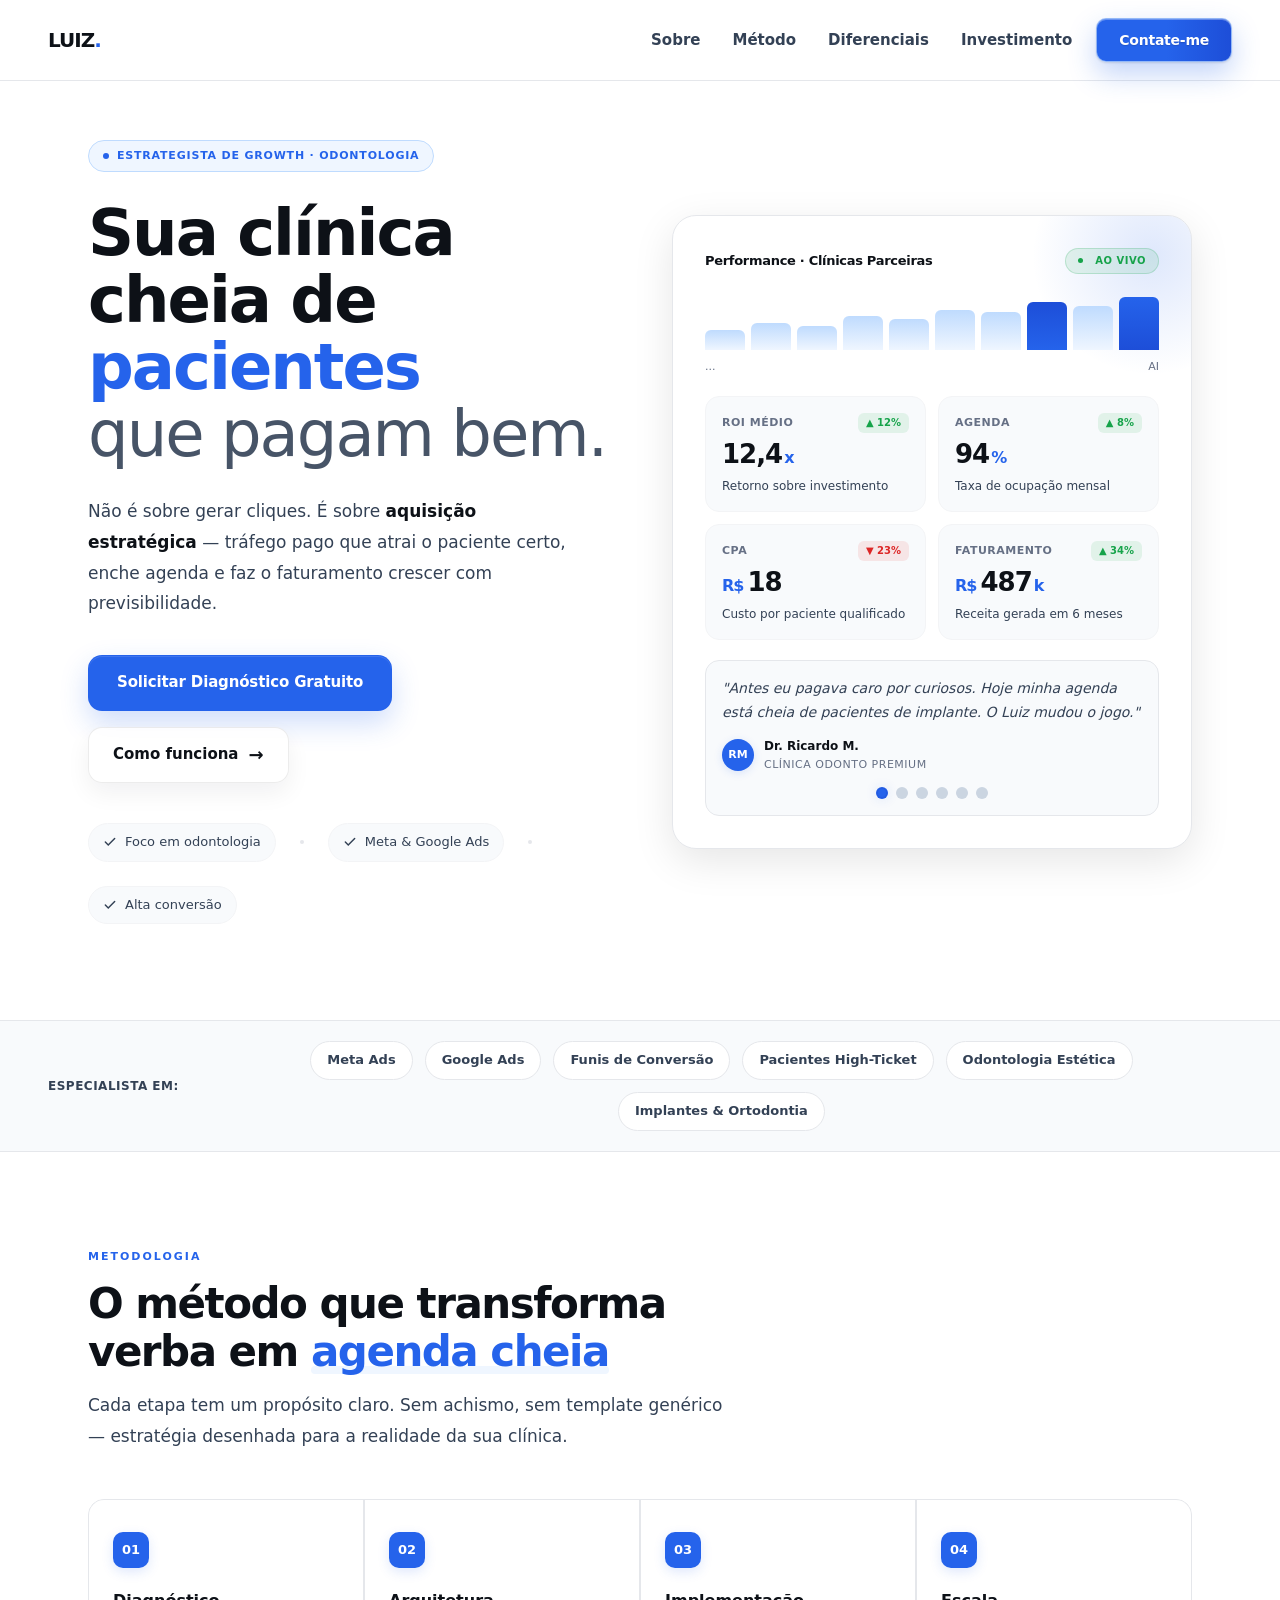
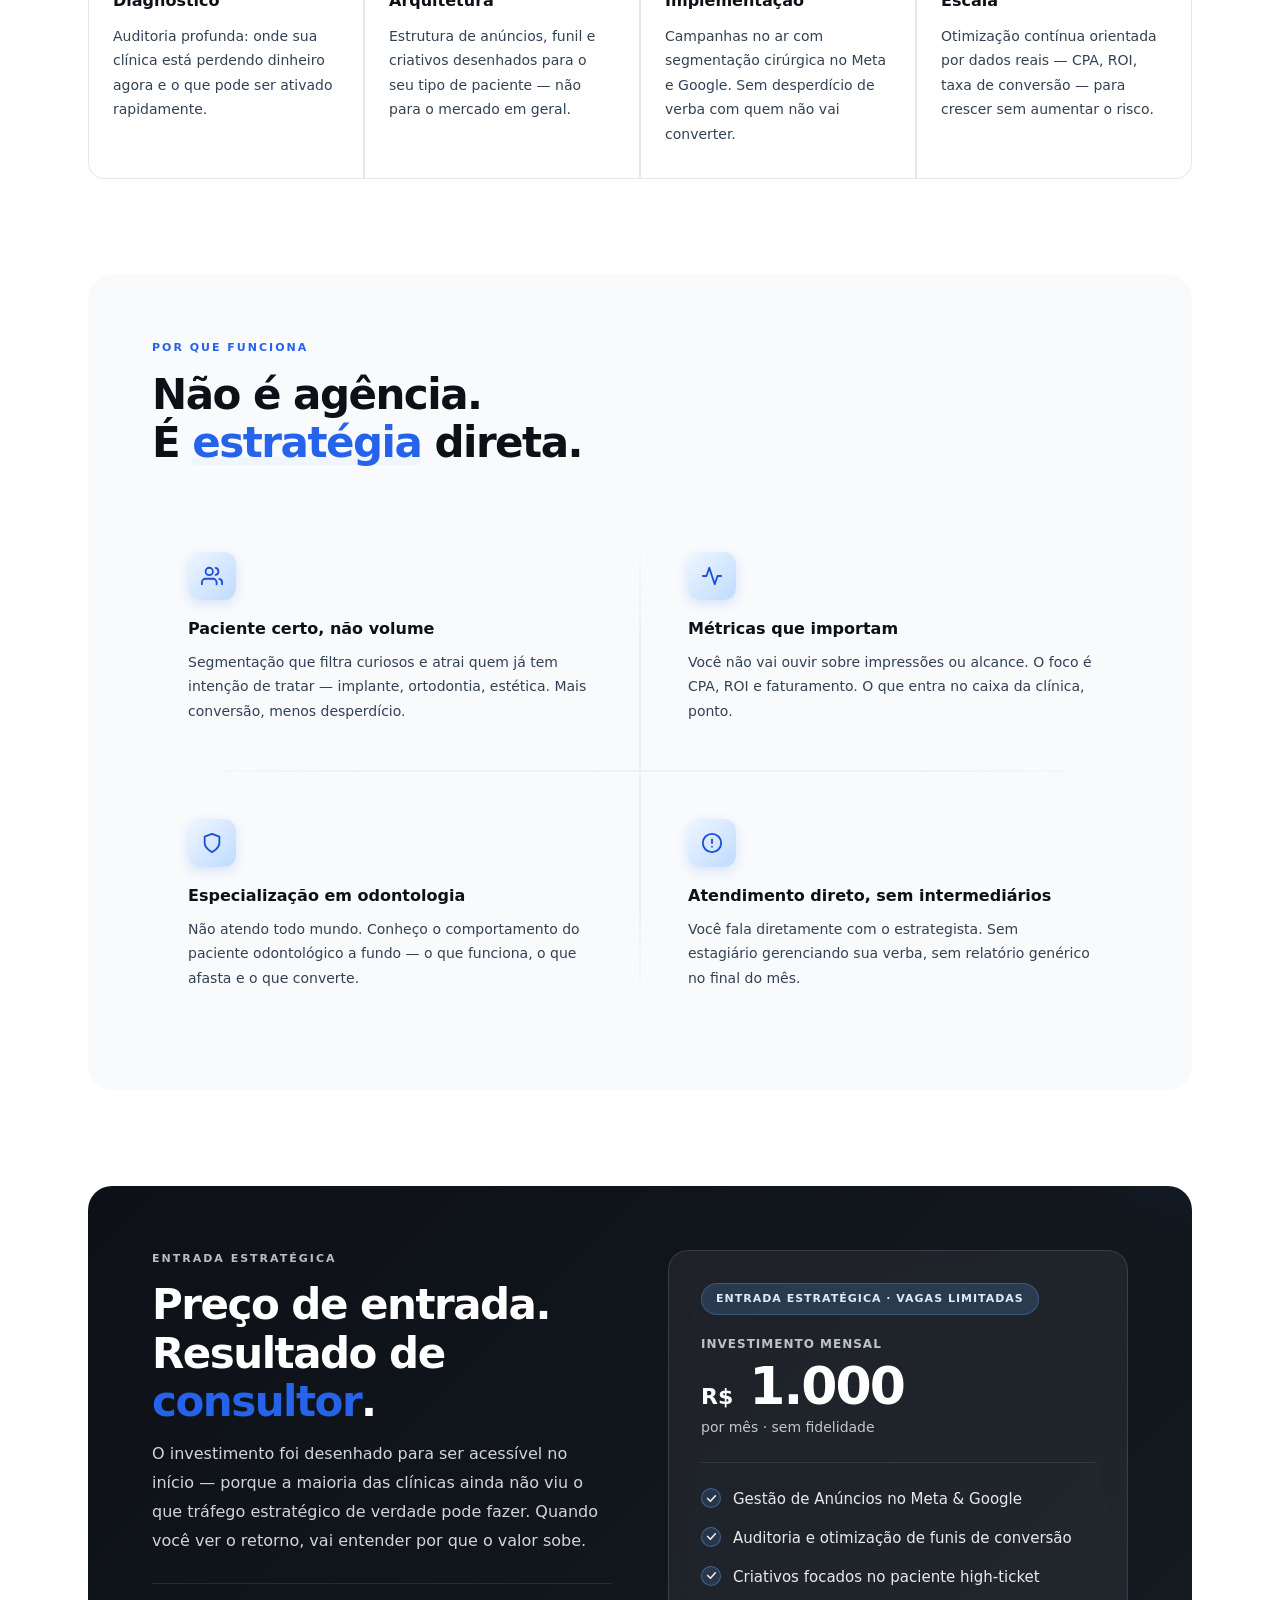
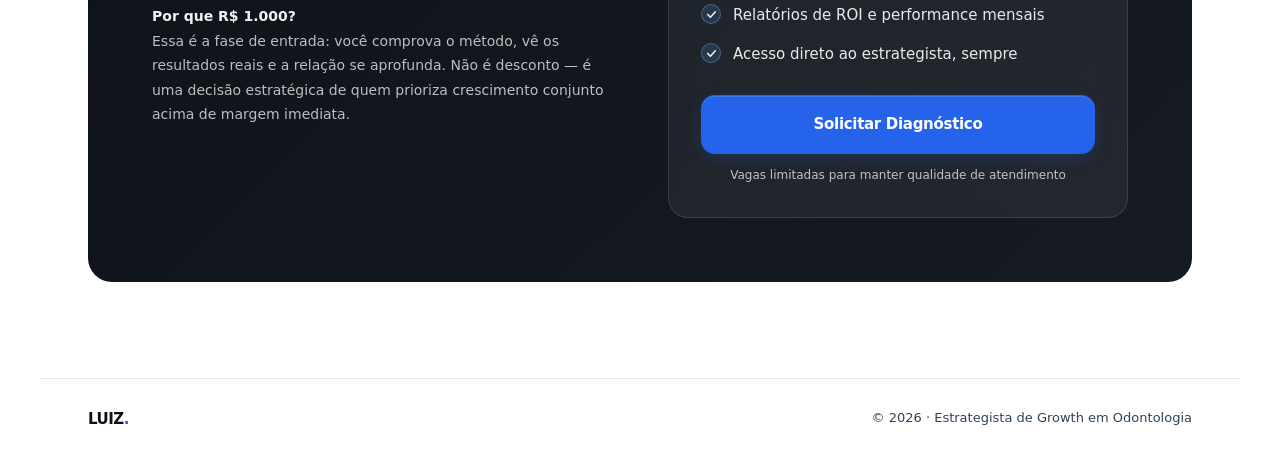
==== commit 3a8f7e8d: "Add files via upload" ====
--- a/index.html
+++ b/index.html
@@ -146,8 +146,8 @@
           <div class="dash-bar"></div>
         </div>
         <div class="dash-chart-label">
-          <span>Jan</span>
-          <span>Dez</span>
+          <span>...</span>
+          <span>AI</span>
         </div>
 
         <!-- Metrics Grid -->
--- a/css/main.css
+++ b/css/main.css
@@ -0,0 +1,2420 @@
+/* ========================================
+   LUIZ. | Growth Estrategista — Stylesheet
+   Premium Mobile-First Design System
+   ======================================== */
+
+/* ── Reset & Base ── */
+*, *::before, *::after { box-sizing: border-box; margin: 0; padding: 0; }
+
+:root {
+  /* Colors */
+  --navy: #0D1117;
+  --navy-light: #161B22;
+  --navy-soft: #334155;
+  --accent: #2563EB;
+  --accent-dark: #1D4ED8;
+  --accent-light: #EFF6FF;
+  --accent-mid: #BFDBFE;
+  --accent-glow: rgba(37, 99, 235, 0.15);
+  --muted: #475467;
+  --muted-light: #667085;
+  --border: #E5E7EB;
+  --border-light: #F3F4F6;
+  --surface: #F8FAFC;
+  --surface-white: #FFFFFF;
+  --white: #FFFFFF;
+  --success: #16A34A;
+  --success-bg: rgba(22, 163, 74, 0.1);
+  --error: #DC2626;
+  --error-bg: rgba(220, 38, 38, 0.1);
+  --focus-ring: rgba(37, 99, 235, 0.2);
+  --focus-ring-strong: rgba(37, 99, 235, 0.35);
+
+  /* Typography */
+  --font: 'Inter', system-ui, -apple-system, sans-serif;
+
+  /* Shadows */
+  --shadow-sm: 0 1px 2px rgba(0, 0, 0, 0.04);
+  --shadow-md: 0 4px 12px rgba(0, 0, 0, 0.06);
+  --shadow-lg: 0 8px 24px rgba(0, 0, 0, 0.08);
+  --shadow-xl: 0 12px 40px rgba(0, 0, 0, 0.1);
+  --shadow-glow: 0 0 40px var(--accent-glow);
+
+  /* Transitions */
+  --transition-fast: 0.15s ease;
+  --transition-base: 0.25s ease;
+  --transition-slow: 0.4s cubic-bezier(0.4, 0, 0.2, 1);
+
+  /* Spacing */
+  --container-max: 1200px;
+  --section-padding-x: 48px;
+  --section-padding-y: 96px;
+}
+
+/* Responsive typography scale */
+@media (max-width: 768px) {
+  :root {
+    --section-padding-x: 24px;
+    --section-padding-y: 64px;
+  }
+}
+
+@media (max-width: 480px) {
+  :root {
+    --section-padding-x: 20px;
+    --section-padding-y: 48px;
+  }
+}
+
+html {
+  scroll-behavior: smooth;
+  -webkit-font-smoothing: antialiased;
+  -moz-osx-font-smoothing: grayscale;
+}
+
+body {
+  font-family: var(--font);
+  color: var(--navy);
+  background: var(--surface-white);
+  font-size: 16px;
+  line-height: 1.6;
+  text-rendering: optimizeLegibility;
+  overflow-x: hidden;
+}
+
+img { max-width: 100%; height: auto; display: block; }
+
+/* ── Utility Classes ── */
+.sr-only {
+  position: absolute;
+  width: 1px; height: 1px;
+  padding: 0; margin: -1px;
+  overflow: hidden;
+  clip: rect(0, 0, 0, 0);
+  border: 0;
+}
+
+/* ── Animations ── */
+@keyframes fadeInUp {
+  from { opacity: 0; transform: translateY(32px); }
+  to { opacity: 1; transform: translateY(0); }
+}
+
+@keyframes fadeInLeft {
+  from { opacity: 0; transform: translateX(-32px); }
+  to { opacity: 1; transform: translateX(0); }
+}
+
+@keyframes fadeInRight {
+  from { opacity: 0; transform: translateX(32px); }
+  to { opacity: 1; transform: translateX(0); }
+}
+
+@keyframes pulse {
+  0%, 100% { opacity: 1; }
+  50% { opacity: 0.4; }
+}
+
+@keyframes shimmer {
+  0% { transform: translateX(-100%); }
+  100% { transform: translateX(400%); }
+}
+
+@keyframes stripMarquee {
+  0% { transform: translateX(0); }
+  100% { transform: translateX(calc(-50% - 6px)); }
+}
+
+@keyframes float {
+  0%, 100% { transform: translateY(0); }
+  50% { transform: translateY(-8px); }
+}
+
+@keyframes scaleIn {
+  from { opacity: 0; transform: scale(0.95); }
+  to { opacity: 1; transform: scale(1); }
+}
+
+/* Reveal on scroll animation */
+.reveal {
+  opacity: 0;
+  transform: translateY(32px) scale(0.985);
+  filter: blur(10px);
+  transition: opacity 0.7s cubic-bezier(0.22, 1, 0.36, 1), transform 0.7s cubic-bezier(0.22, 1, 0.36, 1), filter 0.7s cubic-bezier(0.22, 1, 0.36, 1);
+}
+
+.reveal.visible {
+  opacity: 1;
+  transform: translateY(0);
+  filter: blur(0);
+}
+
+.reveal-delay-1 { transition-delay: 0.1s; }
+.reveal-delay-2 { transition-delay: 0.2s; }
+.reveal-delay-3 { transition-delay: 0.3s; }
+.reveal-delay-4 { transition-delay: 0.4s; }
+
+/* Stagger animation for lists */
+.stagger-item {
+  opacity: 0;
+  transform: translateX(-12px);
+  transition: opacity 0.4s ease, transform 0.4s ease;
+}
+
+.stagger-item.visible {
+  opacity: 1;
+  transform: translateX(0);
+}
+
+/* Initial fade-in for hero */
+.fade-in {
+  opacity: 0;
+  transform: translateY(24px);
+  animation: fadeInUp 0.8s ease forwards;
+}
+
+.d1 { animation-delay: 0.1s; }
+.d2 { animation-delay: 0.25s; }
+.d3 { animation-delay: 0.4s; }
+.d4 { animation-delay: 0.55s; }
+.d5 { animation-delay: 0.7s; }
+
+/* ── Navigation ── */
+nav {
+  position: fixed;
+  top: 0; left: 0; right: 0;
+  z-index: 1000;
+  padding: 18px var(--section-padding-x);
+  display: flex;
+  align-items: center;
+  justify-content: space-between;
+  gap: 16px;
+  background: rgba(255, 255, 255, 0.96);
+  backdrop-filter: blur(16px) saturate(180%);
+  border-bottom: 1px solid var(--border);
+  transition: box-shadow var(--transition-base);
+}
+
+nav.scrolled {
+  box-shadow: var(--shadow-md);
+}
+
+.logo {
+  font-size: 20px;
+  font-weight: 800;
+  letter-spacing: -1px;
+  color: var(--navy);
+  cursor: pointer;
+  transition: opacity var(--transition-fast);
+}
+
+.logo:hover { opacity: 0.8; }
+.logo span { color: var(--accent); }
+
+/* Nav Links */
+.nav-links {
+  display: flex;
+  align-items: center;
+  gap: 32px;
+  list-style: none;
+  margin-left: auto;
+}
+
+.nav-cta-mobile-item {
+  display: none;
+}
+
+.nav-links a {
+  text-decoration: none;
+  font-size: 15px;
+  font-weight: 600;
+  color: var(--navy-soft);
+  transition: color var(--transition-fast), background-color var(--transition-fast), box-shadow var(--transition-fast);
+  position: relative;
+  display: inline-flex;
+  align-items: center;
+  min-height: 40px;
+  padding: 6px 0;
+  border-radius: 10px;
+}
+
+.nav-links a::after {
+  content: '';
+  position: absolute;
+  bottom: -4px;
+  left: 0;
+  width: 0;
+  height: 2px;
+  background: var(--accent);
+  transition: width var(--transition-base);
+}
+
+.nav-links a:hover { color: var(--accent); }
+.nav-links a:hover::after { width: 100%; }
+
+.nav-links a:focus-visible {
+  outline: none;
+  color: var(--accent-dark);
+  box-shadow: 0 0 0 4px var(--focus-ring);
+}
+
+.nav-links a.active {
+  color: var(--accent);
+}
+
+.nav-links a.active::after {
+  width: 100%;
+}
+
+/* Nav CTA Button - Premium compact style for navbar */
+.nav-cta {
+  background: linear-gradient(90deg, #2563EB 0%, #2563EB 52%, #1D4ED8 100%) !important;
+  color: #FFFFFF !important;
+  padding: 10px 22px;
+  border-radius: 10px;
+  font-size: 14px;
+  font-weight: 700;
+  text-decoration: none;
+  transition: all 0.25s ease;
+  display: inline-flex;
+  align-items: center;
+  justify-content: center;
+  border: 1px solid rgba(191, 219, 254, 0.72);
+  box-shadow: inset 0 1px 0 rgba(255, 255, 255, 0.3), 0 1px 2px rgba(15, 23, 42, 0.12), 0 12px 28px rgba(37, 99, 235, 0.28);
+  min-height: 44px;
+  letter-spacing: -0.24px;
+  margin-left: 8px;
+  text-shadow: 0 1px 1px rgba(15, 23, 42, 0.18);
+}
+
+.nav-links .nav-cta {
+  margin-left: 12px;
+  min-height: 44px;
+}
+
+.nav-cta-desktop {
+  flex-shrink: 0;
+}
+
+.nav-cta:hover {
+  background: linear-gradient(90deg, #2563EB 0%, #3B82F6 40%, #1D4ED8 100%) !important;
+  transform: translateY(-1px);
+  box-shadow: inset 0 1px 0 rgba(255, 255, 255, 0.38), 0 10px 24px rgba(37, 99, 235, 0.34), 0 2px 8px rgba(15, 23, 42, 0.12);
+  border-color: rgba(219, 234, 254, 0.95);
+}
+
+.nav-cta:active {
+  transform: translateY(0);
+  box-shadow: inset 0 1px 0 rgba(255, 255, 255, 0.22), 0 3px 10px rgba(37, 99, 235, 0.22);
+}
+
+.nav-cta:focus-visible {
+  outline: none;
+  box-shadow: inset 0 1px 0 rgba(255, 255, 255, 0.3), 0 0 0 4px rgba(191, 219, 254, 0.55), 0 12px 28px rgba(37, 99, 235, 0.28);
+}
+
+/* ── Mobile Menu Hamburger ── */
+.menu-toggle {
+  display: none;
+  background: transparent;
+  border: none;
+  cursor: pointer;
+  padding: 8px;
+  z-index: 1100;
+  width: 44px;
+  height: 44px;
+  border-radius: 8px;
+  transition: background var(--transition-fast);
+}
+
+.menu-toggle:hover {
+  background: var(--surface);
+}
+
+.menu-toggle:active {
+  background: var(--accent-light);
+}
+
+.menu-toggle:focus-visible {
+  outline: none;
+  box-shadow: 0 0 0 4px var(--focus-ring);
+}
+
+.menu-toggle .bar {
+  display: block;
+  width: 20px;
+  height: 2px;
+  background: var(--navy);
+  margin: 5px 0;
+  transition: all var(--transition-base);
+  border-radius: 2px;
+  transform-origin: center;
+}
+
+/* Hamburger to X animation */
+.menu-toggle.open .bar:nth-child(1) {
+  transform: rotate(45deg) translate(5px, 5px);
+}
+
+.menu-toggle.open .bar:nth-child(2) {
+  opacity: 0;
+  transform: translateX(-10px);
+}
+
+.menu-toggle.open .bar:nth-child(3) {
+  transform: rotate(-45deg) translate(5px, -5px);
+}
+
+/* Mobile Menu Panel */
+@media (max-width: 768px) {
+  .menu-toggle {
+    display: block;
+  }
+
+  .nav-links {
+    position: fixed;
+    top: 0;
+    right: -100%;
+    width: 320px;
+    max-width: 85vw;
+    height: 100vh;
+    background: rgba(255, 255, 255, 0.98);
+    backdrop-filter: blur(20px);
+    flex-direction: column;
+    align-items: stretch;
+    padding: 100px 32px 32px;
+    gap: 4px;
+    transition: right var(--transition-slow);
+    box-shadow: -8px 0 40px rgba(0, 0, 0, 0.1);
+    border-left: 1px solid var(--border);
+    z-index: 999;
+    overflow-y: auto;
+  }
+
+  .nav-links.open {
+    right: 0;
+  }
+
+  .nav-cta-desktop {
+    display: none;
+  }
+
+  .nav-cta-mobile-item {
+    display: block;
+  }
+
+  .nav-links a {
+    font-size: 16px;
+    padding: 16px 0;
+    border-bottom: 1px solid var(--border-light);
+    min-height: 56px;
+    display: flex;
+    align-items: center;
+  }
+
+  .nav-links a::after {
+    display: none;
+  }
+
+  .nav-cta {
+    width: 100%;
+    margin-top: 16px;
+    padding: 16px;
+  }
+
+  .nav-links .nav-cta {
+    margin-left: 0;
+    border-bottom: none;
+  }
+
+  /* Overlay when menu is open */
+  body.menu-open::after {
+    content: '';
+    position: fixed;
+    inset: 0;
+    background: rgba(0, 0, 0, 0.4);
+    backdrop-filter: blur(4px);
+    z-index: 998;
+    animation: fadeIn 0.3s ease;
+  }
+}
+
+@keyframes fadeIn {
+  from { opacity: 0; }
+  to { opacity: 1; }
+}
+
+/* ── Hero Section ── */
+.hero-wrap {
+  max-width: var(--container-max);
+  margin: 0 auto;
+}
+
+.hero {
+  padding: calc(140px - var(--section-padding-y) + var(--section-padding-y)) var(--section-padding-x) var(--section-padding-y);
+  display: grid;
+  grid-template-columns: 1fr 1fr;
+  gap: 64px;
+  align-items: center;
+  min-height: 100vh;
+}
+
+.hero > div:first-child {
+  order: 1;
+}
+
+.hero > .hero-card {
+  order: 2;
+}
+
+/* Hero Badge */
+.hero-badge {
+  display: inline-flex;
+  align-items: center;
+  gap: 8px;
+  background: var(--accent-light);
+  color: var(--accent);
+  padding: 6px 14px;
+  border-radius: 100px;
+  font-size: 11px;
+  font-weight: 700;
+  letter-spacing: 0.8px;
+  text-transform: uppercase;
+  margin-bottom: 28px;
+  border: 1px solid var(--accent-mid);
+  transition: all var(--transition-base);
+}
+
+.hero-badge:hover {
+  background: var(--accent-mid);
+  transform: scale(1.02);
+}
+
+.hero-badge::before {
+  content: '';
+  width: 6px;
+  height: 6px;
+  border-radius: 50%;
+  background: var(--accent);
+  display: block;
+  animation: pulse 2s infinite;
+}
+
+/* Hero Typography */
+h1 {
+  font-size: clamp(40px, 5vw, 64px);
+  font-weight: 800;
+  line-height: 1.05;
+  letter-spacing: -2px;
+  color: var(--navy);
+  margin-bottom: 8px;
+}
+
+.h1-accent {
+  color: var(--accent);
+  position: relative;
+}
+
+.h1-sub {
+  font-size: clamp(40px, 5vw, 64px);
+  font-weight: 300;
+  letter-spacing: -2px;
+  color: var(--muted);
+  display: block;
+  margin-bottom: 28px;
+}
+
+.hero-desc {
+  font-size: 17px;
+  color: var(--navy-soft);
+  line-height: 1.8;
+  max-width: 480px;
+  margin-bottom: 36px;
+  font-weight: 400;
+}
+
+.hero-desc strong {
+  color: var(--navy);
+  font-weight: 600;
+}
+
+/* Hero Actions */
+.hero-actions {
+  display: flex;
+  gap: 16px;
+  align-items: center;
+  margin-bottom: 40px;
+  flex-wrap: wrap;
+}
+
+/* ── Buttons ──
+   Premium button system with accessible contrast, smooth animations,
+   and consistent visual identity
+*/
+
+.btn {
+  display: inline-flex;
+  align-items: center;
+  justify-content: center;
+  gap: 10px;
+  font-family: var(--font);
+  font-weight: 700;
+  font-size: 15px;
+  line-height: 1.4;
+  text-decoration: none;
+  border: 1px solid transparent;
+  cursor: pointer;
+  transition: transform 0.25s ease, box-shadow 0.25s ease, border-color 0.25s ease, background-color 0.25s ease, color 0.25s ease;
+  min-height: 56px;
+  padding: 16px 28px;
+  border-radius: 14px;
+  position: relative;
+  overflow: hidden;
+  white-space: normal;
+  text-align: center;
+  outline: none;
+  isolation: isolate;
+}
+
+.btn:focus-visible {
+  box-shadow: 0 0 0 4px var(--focus-ring), 0 18px 38px rgba(15, 23, 42, 0.14);
+}
+
+.btn > * {
+  position: relative;
+  z-index: 1;
+}
+
+.btn::before {
+  content: '';
+  position: absolute;
+  top: 0;
+  left: -100%;
+  width: 100%;
+  height: 100%;
+  background: linear-gradient(90deg, transparent, rgba(255, 255, 255, 0.15), transparent);
+  transition: left 0.7s ease;
+  pointer-events: none;
+  z-index: 1;
+}
+
+.btn:hover::before {
+  left: 100%;
+}
+
+/* ── Primary Button (CTA) ── */
+.btn-primary {
+  background: #2563EB;
+  color: #FFFFFF;
+  border: 1px solid rgba(37, 99, 235, 0.24);
+  box-shadow:
+    0 12px 28px rgba(37, 99, 235, 0.22),
+    0 1px 0 rgba(255, 255, 255, 0.12) inset;
+  letter-spacing: -0.15px;
+}
+
+.btn-primary:hover {
+  background: #1D4ED8;
+  transform: translateY(-2px);
+  box-shadow:
+    0 18px 34px rgba(37, 99, 235, 0.28),
+    0 6px 16px rgba(37, 99, 235, 0.16);
+  border-color: rgba(147, 197, 253, 0.4);
+}
+
+.btn-primary:active {
+  transform: translateY(0);
+  box-shadow:
+    0 10px 22px rgba(37, 99, 235, 0.22),
+    0 2px 8px rgba(37, 99, 235, 0.14);
+}
+
+.btn-primary:disabled {
+  opacity: 0.5;
+  cursor: not-allowed;
+  transform: none;
+}
+
+/* ── Ghost Button (Secondary) ── */
+.btn-ghost {
+  background: rgba(255, 255, 255, 0.88);
+  color: var(--navy);
+  padding: 16px 24px;
+  min-height: 56px;
+  border: 1px solid rgba(13, 17, 23, 0.08);
+  font-weight: 600;
+  box-shadow: 0 10px 24px rgba(15, 23, 42, 0.06);
+}
+
+.btn-ghost:hover {
+  color: var(--accent-dark);
+  background: var(--accent-light);
+  border-color: rgba(37, 99, 235, 0.18);
+  transform: translateY(-2px);
+  box-shadow: 0 14px 28px rgba(37, 99, 235, 0.12);
+}
+
+.btn-ghost:active {
+  transform: translateY(0);
+  background: #DBEAFE;
+}
+
+.btn-ghost .arrow {
+  transition: transform 0.3s cubic-bezier(0.4, 0, 0.2, 1);
+  display: inline-block;
+  font-size: 18px;
+  line-height: 1;
+}
+
+.btn-ghost:hover .arrow {
+  transform: translateX(8px);
+}
+
+/* ── Outline Button (Tertiary) ── */
+.btn-outline {
+  background: rgba(255, 255, 255, 0.9);
+  border: 1px solid rgba(13, 17, 23, 0.12);
+  color: var(--navy);
+  padding: 15px 28px;
+  min-height: 56px;
+  font-weight: 600;
+  letter-spacing: -0.2px;
+  box-shadow: 0 10px 24px rgba(15, 23, 42, 0.06);
+}
+
+.btn-outline:hover {
+  border-color: rgba(37, 99, 235, 0.25);
+  background: #FFFFFF;
+  color: var(--accent-dark);
+  transform: translateY(-2px);
+  box-shadow: 0 16px 30px rgba(15, 23, 42, 0.1);
+}
+
+.btn-outline:active {
+  transform: translateY(0);
+  background: #EFF6FF;
+  color: var(--navy);
+  border-color: rgba(37, 99, 235, 0.18);
+}
+
+/* ── White Button (Dark Background) ── */
+.btn-white {
+  background: #2563EB;
+  color: #FFFFFF;
+  padding: 18px 32px;
+  width: 100%;
+  font-weight: 700;
+  letter-spacing: -0.3px;
+  border: 1px solid rgba(37, 99, 235, 0.24);
+  box-shadow:
+    0 4px 16px rgba(37, 99, 235, 0.2),
+    0 1px 0 rgba(255, 255, 255, 0.12) inset;
+  transition: all 0.3s cubic-bezier(0.4, 0, 0.2, 1);
+}
+
+.btn-white:hover {
+  background: #1D4ED8;
+  color: #FFFFFF;
+  transform: translateY(-2px);
+  box-shadow:
+    0 16px 32px rgba(37, 99, 235, 0.28),
+    0 4px 12px rgba(37, 99, 235, 0.18);
+  border-color: rgba(147, 197, 253, 0.4);
+}
+
+.btn-white:active {
+  transform: translateY(0);
+  box-shadow:
+    0 8px 20px rgba(37, 99, 235, 0.2),
+    0 2px 4px rgba(37, 99, 235, 0.14);
+}
+
+.btn-white:focus-visible {
+  box-shadow:
+    0 0 0 4px rgba(255, 255, 255, 0.16),
+    0 0 0 8px var(--focus-ring-strong),
+    0 18px 38px rgba(37, 99, 235, 0.22);
+}
+
+/* ── Mobile Optimizations ── */
+@media (max-width: 768px) {
+  .btn {
+    min-height: 52px;
+    padding: 16px 24px;
+    font-size: 15px;
+    /* Ensure touch target is at least 48x48 */
+    min-width: 48px;
+  }
+
+  .btn-primary,
+  .btn-ghost,
+  .btn-outline {
+    width: 100%;
+    justify-content: center;
+  }
+
+  .nav-cta {
+    width: 100%;
+    padding: 16px 24px;
+  }
+}
+
+@media (max-width: 480px) {
+  .btn {
+    padding: 16px 20px;
+    font-size: 14px;
+    border-radius: 10px;
+  }
+
+  .btn-primary,
+  .btn-white {
+    font-size: 15px;
+  }
+}
+
+/* ── Reduced Motion ── */
+@media (prefers-reduced-motion: reduce) {
+  .fade-in,
+  .reveal,
+  .hover-card,
+  .btn,
+  .btn::before,
+  .btn-ghost .arrow,
+  .dash-testi-dots .dot,
+  .hero-card,
+  .dash-bar,
+  .strip-tag {
+    transition: none;
+  }
+
+  .fade-in,
+  .reveal {
+    animation: none;
+    opacity: 1;
+    transform: none;
+    filter: none;
+  }
+
+  .btn:hover::before {
+    left: -100%;
+  }
+
+  .strip-track {
+    animation: none;
+  }
+}
+
+/* Trust Row */
+.trust-row {
+  display: flex;
+  gap: 24px;
+  align-items: center;
+  flex-wrap: wrap;
+}
+
+.trust-item {
+  display: flex;
+  align-items: center;
+  gap: 8px;
+  font-size: 13px;
+  color: var(--navy-soft);
+  font-weight: 500;
+  background: var(--surface);
+  padding: 8px 14px;
+  border-radius: 999px;
+  border: 1px solid var(--border-light);
+}
+
+.trust-dot {
+  width: 4px;
+  height: 4px;
+  border-radius: 50%;
+  background: var(--border);
+}
+
+/* ── Hero Card / Dashboard ── */
+.hero-card {
+  background: var(--surface-white);
+  border-radius: 24px;
+  padding: 32px;
+  color: var(--navy);
+  position: relative;
+  overflow: hidden;
+  border: 1px solid var(--border);
+  box-shadow: var(--shadow-xl);
+  transition: all var(--transition-slow);
+}
+
+.hero-card:hover {
+  box-shadow: var(--shadow-xl), var(--shadow-glow);
+  transform: translateY(-4px);
+}
+
+.hero-card::before {
+  content: '';
+  position: absolute;
+  top: 0;
+  left: -100%;
+  width: 60%;
+  height: 100%;
+  background: linear-gradient(90deg, transparent, rgba(255, 255, 255, 0.5), transparent);
+  animation: shimmer 4s ease-in-out infinite;
+  pointer-events: none;
+  z-index: 2;
+}
+
+.hero-card::after {
+  content: '';
+  position: absolute;
+  top: -80px;
+  right: -80px;
+  width: 240px;
+  height: 240px;
+  border-radius: 50%;
+  background: radial-gradient(circle, var(--accent-glow) 0%, transparent 70%);
+  pointer-events: none;
+  z-index: 1;
+}
+
+/* Dashboard Header */
+.dash-header {
+  display: flex;
+  align-items: center;
+  justify-content: space-between;
+  margin-bottom: 20px;
+  position: relative;
+  z-index: 3;
+}
+
+.dash-title {
+  font-size: 13px;
+  font-weight: 600;
+  color: var(--navy);
+  letter-spacing: -0.3px;
+}
+
+.dash-status {
+  display: inline-flex;
+  align-items: center;
+  gap: 6px;
+  background: var(--success-bg);
+  color: var(--success);
+  padding: 4px 12px;
+  border-radius: 100px;
+  font-size: 10px;
+  font-weight: 700;
+  letter-spacing: 0.5px;
+  text-transform: uppercase;
+  border: 1px solid rgba(22, 163, 74, 0.2);
+}
+
+.dash-status::before {
+  content: '';
+  width: 5px;
+  height: 5px;
+  border-radius: 50%;
+  background: var(--success);
+  display: block;
+  animation: pulse 2s infinite;
+}
+
+/* Mini Chart */
+.dash-chart {
+  display: flex;
+  align-items: flex-end;
+  gap: 6px;
+  height: 56px;
+  margin-bottom: 8px;
+  position: relative;
+  z-index: 3;
+}
+
+.dash-bar {
+  flex: 1;
+  border-radius: 6px 6px 0 0;
+  background: linear-gradient(to top, var(--accent-light), var(--accent-mid));
+  transition: transform 0.3s ease, background 0.3s ease;
+  transform-origin: bottom;
+}
+
+.dash-bar:hover {
+  transform: scaleY(1.1);
+  background: linear-gradient(to top, var(--accent), var(--accent-dark));
+}
+
+.dash-bar:nth-child(1) { height: 35%; animation-delay: 0ms; }
+.dash-bar:nth-child(2) { height: 48%; animation-delay: 50ms; }
+.dash-bar:nth-child(3) { height: 42%; animation-delay: 100ms; }
+.dash-bar:nth-child(4) { height: 60%; animation-delay: 150ms; }
+.dash-bar:nth-child(5) { height: 55%; animation-delay: 200ms; }
+.dash-bar:nth-child(6) { height: 72%; animation-delay: 250ms; }
+.dash-bar:nth-child(7) { height: 68%; animation-delay: 300ms; }
+.dash-bar:nth-child(8) { height: 85%; background: linear-gradient(to top, var(--accent), var(--accent-dark)); }
+.dash-bar:nth-child(9) { height: 78%; animation-delay: 350ms; }
+.dash-bar:nth-child(10) { height: 95%; background: linear-gradient(to top, var(--accent-dark), var(--accent)); }
+
+.dash-chart-label {
+  display: flex;
+  justify-content: space-between;
+  font-size: 11px;
+  color: var(--muted-light);
+  margin-top: 6px;
+  margin-bottom: 20px;
+  position: relative;
+  z-index: 3;
+}
+
+/* Metrics Grid */
+.dash-metrics {
+  display: grid;
+  grid-template-columns: repeat(2, 1fr);
+  gap: 12px;
+  position: relative;
+  z-index: 3;
+}
+
+.dash-metric {
+  background: var(--surface);
+  border: 1px solid var(--border-light);
+  border-radius: 14px;
+  padding: 16px;
+  transition: all var(--transition-base);
+}
+
+.dash-metric:hover {
+  background: var(--surface-white);
+  box-shadow: var(--shadow-md);
+  transform: translateY(-2px);
+}
+
+.dash-metric-top {
+  display: flex;
+  align-items: center;
+  justify-content: space-between;
+  margin-bottom: 8px;
+}
+
+.dash-metric-label {
+  font-size: 11px;
+  color: var(--muted-light);
+  font-weight: 600;
+  text-transform: uppercase;
+  letter-spacing: 0.5px;
+}
+
+.dash-trend {
+  display: inline-flex;
+  align-items: center;
+  gap: 3px;
+  font-size: 10px;
+  font-weight: 700;
+  padding: 2px 8px;
+  border-radius: 6px;
+}
+
+.dash-trend.up {
+  background: var(--success-bg);
+  color: var(--success);
+}
+
+.dash-trend.down {
+  background: var(--error-bg);
+  color: var(--error);
+}
+
+.dash-metric-value {
+  display: inline-flex;
+  align-items: baseline;
+  gap: 2px;
+  font-size: 26px;
+  font-weight: 800;
+  letter-spacing: -1px;
+  color: var(--navy);
+  line-height: 1;
+}
+
+.dash-metric-value .countup-value {
+  font-size: inherit;
+  font-weight: inherit;
+  letter-spacing: inherit;
+  color: inherit;
+  line-height: inherit;
+}
+
+.dash-metric-value .countup-affix {
+  color: var(--accent);
+  font-size: 16px;
+}
+
+.dash-metric-value .countup-affix-prefix {
+  margin-right: 2px;
+}
+
+.dash-metric-sub {
+  font-size: 12px;
+  color: var(--navy-soft);
+  margin-top: 6px;
+  font-weight: 500;
+  line-height: 1.55;
+}
+
+/* Testimonial Carousel */
+.dash-testi-carousel {
+  margin-top: 20px;
+  background: var(--surface);
+  border: 1px solid var(--border);
+  border-radius: 14px;
+  padding: 16px;
+  position: relative;
+  z-index: 3;
+  min-height: 120px;
+  touch-action: pan-y;
+}
+
+.dash-testi-slide {
+  position: absolute;
+  top: 16px;
+  left: 16px;
+  right: 16px;
+  opacity: 0;
+  transform: translateX(20px);
+  transition: opacity 0.5s ease, transform 0.5s ease;
+  pointer-events: none;
+}
+
+.dash-testi-slide.active {
+  opacity: 1;
+  transform: translateX(0);
+  pointer-events: auto;
+  position: relative;
+  top: auto;
+  left: auto;
+  right: auto;
+}
+
+.dash-testi-quote {
+  font-size: 14px;
+  color: var(--navy-soft);
+  line-height: 1.7;
+  font-style: italic;
+}
+
+.dash-testi-author {
+  margin-top: 12px;
+  display: flex;
+  align-items: center;
+  gap: 10px;
+}
+
+.dash-testi-avatar {
+  width: 32px;
+  height: 32px;
+  border-radius: 50%;
+  background: #2563EB;
+  display: flex;
+  align-items: center;
+  justify-content: center;
+  font-size: 11px;
+  font-weight: 700;
+  color: var(--white);
+  box-shadow: 0 2px 8px var(--accent-glow);
+}
+
+.dash-testi-name {
+  font-size: 12px;
+  font-weight: 600;
+  color: var(--navy);
+}
+
+.dash-testi-clinic {
+  font-size: 11px;
+  color: var(--muted-light);
+  text-transform: uppercase;
+  letter-spacing: 0.5px;
+}
+
+.dash-testi-dots {
+  display: flex;
+  justify-content: center;
+  gap: 8px;
+  margin-top: 14px;
+}
+
+.dash-testi-dots .dot {
+  width: 12px;
+  height: 12px;
+  border-radius: 50%;
+  background: #CBD5E1;
+  transition: all var(--transition-base);
+  cursor: pointer;
+  border: 2px solid transparent;
+  padding: 0;
+}
+
+.dash-testi-dots .dot:hover {
+  background: var(--accent-mid);
+  transform: scale(1.15);
+  border-color: rgba(37, 99, 235, 0.3);
+}
+
+.dash-testi-dots .dot.active {
+  background: var(--accent);
+  box-shadow: 0 0 12px var(--accent-glow);
+  border-color: rgba(29, 78, 216, 0.4);
+}
+
+.dash-testi-dots .dot:focus-visible {
+  outline: 2px solid var(--accent);
+  outline-offset: 2px;
+}
+
+/* ── Strip Section ── */
+.strip {
+  border-top: 1px solid var(--border);
+  border-bottom: 1px solid var(--border);
+  padding: 20px var(--section-padding-x);
+  display: flex;
+  align-items: center;
+  gap: 32px;
+  justify-content: center;
+  background: var(--surface);
+  overflow: hidden;
+}
+
+.strip-label {
+  font-size: 12px;
+  color: var(--navy-soft);
+  font-weight: 600;
+  white-space: nowrap;
+  text-transform: uppercase;
+  letter-spacing: 0.5px;
+}
+
+.strip-tags {
+  overflow: hidden;
+}
+
+.strip-track {
+  display: flex;
+  gap: 12px;
+  flex-wrap: wrap;
+  justify-content: center;
+}
+
+.strip-group {
+  display: flex;
+  gap: 12px;
+  flex-wrap: wrap;
+  justify-content: center;
+}
+
+.strip-group[aria-hidden='true'] {
+  display: none;
+}
+
+.strip-tag {
+  font-size: 13px;
+  font-weight: 600;
+  color: var(--navy-soft);
+  padding: 8px 16px;
+  border: 1px solid var(--border);
+  border-radius: 100px;
+  background: var(--surface-white);
+  white-space: nowrap;
+  transition: all var(--transition-fast);
+}
+
+.strip-tag:hover {
+  border-color: var(--accent);
+  color: var(--accent);
+  background: var(--accent-light);
+  transform: translateY(-2px);
+}
+
+/* ── Sections ── */
+section {
+  padding: var(--section-padding-y) var(--section-padding-x);
+  max-width: var(--container-max);
+  margin: 0 auto;
+}
+
+.section-label {
+  font-size: 11px;
+  font-weight: 700;
+  letter-spacing: 2px;
+  text-transform: uppercase;
+  color: var(--accent);
+  margin-bottom: 14px;
+  display: block;
+}
+
+h2 {
+  font-size: clamp(28px, 4vw, 42px);
+  font-weight: 800;
+  line-height: 1.15;
+  letter-spacing: -1.5px;
+  color: var(--navy);
+  margin-bottom: 14px;
+}
+
+h2 em {
+  color: var(--accent);
+  font-style: normal;
+  position: relative;
+}
+
+h2 em::after {
+  content: '';
+  position: absolute;
+  bottom: 2px;
+  left: 0;
+  width: 100%;
+  height: 8px;
+  background: var(--accent-light);
+  z-index: -1;
+  border-radius: 4px;
+}
+
+.section-desc {
+  font-size: 17px;
+  color: var(--navy-soft);
+  max-width: 640px;
+  line-height: 1.8;
+}
+
+/* ── Method Grid ── */
+.method-grid {
+  display: grid;
+  grid-template-columns: repeat(4, 1fr);
+  gap: 2px;
+  background: var(--border);
+  border: 1px solid var(--border);
+  border-radius: 16px;
+  overflow: hidden;
+  margin-top: 48px;
+}
+
+.method-item {
+  background: var(--surface-white); /* Fallback for browsers that don't support backdrop-filter */
+  padding: 32px 24px;
+  transition: all var(--transition-base);
+  position: relative;
+}
+
+.method-item::before {
+  content: '';
+  position: absolute;
+  top: 0;
+  left: 0;
+  width: 100%;
+  height: 3px;
+  background: var(--accent);
+  transform: scaleX(0);
+  transition: transform var(--transition-base);
+}
+
+.method-item:hover {
+  background: var(--surface);
+  transform: translateY(-4px);
+  box-shadow: var(--shadow-lg);
+}
+
+.method-item:hover::before {
+  transform: scaleX(1);
+}
+
+.method-num {
+  width: 36px;
+  height: 36px;
+  border-radius: 10px;
+  background: #2563EB;
+  color: var(--white);
+  display: flex;
+  align-items: center;
+  justify-content: center;
+  font-size: 13px;
+  font-weight: 700;
+  margin-bottom: 20px;
+  box-shadow: 0 4px 12px var(--accent-glow);
+}
+
+.method-title {
+  font-size: 16px;
+  font-weight: 700;
+  color: var(--navy);
+  margin-bottom: 10px;
+}
+
+.method-desc {
+  font-size: 14px;
+  color: var(--navy-soft);
+  line-height: 1.75;
+}
+
+/* ── Diferenciais ── */
+.diff-outer {
+  max-width: var(--container-max);
+  margin: 0 auto;
+  padding: 0 var(--section-padding-x) var(--section-padding-y);
+}
+
+.diff-section {
+  background: var(--surface);
+  border-radius: 24px;
+  padding: 64px;
+}
+
+.diff-grid {
+  display: grid;
+  grid-template-columns: repeat(2, 1fr);
+  gap: 0;
+  position: relative;
+  margin-top: 48px;
+}
+
+/* Divider lines */
+.diff-grid::before {
+  content: '';
+  position: absolute;
+  top: 16px;
+  bottom: 16px;
+  left: 50%;
+  width: 1px;
+  background: linear-gradient(to bottom, transparent 0%, var(--border) 20%, var(--border) 80%, transparent 100%);
+  transform: translateX(-50%);
+  pointer-events: none;
+}
+
+.diff-grid::after {
+  content: '';
+  position: absolute;
+  left: 16px;
+  right: 16px;
+  top: 50%;
+  height: 1px;
+  background: linear-gradient(to right, transparent 0%, var(--border) 20%, var(--border) 80%, transparent 100%);
+  transform: translateY(-50%);
+  pointer-events: none;
+}
+
+.diff-item {
+  padding: 36px;
+  position: relative;
+  z-index: 1;
+  transition: all var(--transition-base);
+}
+
+.diff-item:hover {
+  background: var(--surface-white);
+  transform: translateY(-4px);
+  box-shadow: var(--shadow-md);
+}
+
+.diff-grid .diff-item:nth-child(1) { padding-right: 48px; padding-bottom: 48px; }
+.diff-grid .diff-item:nth-child(2) { padding-left: 48px; padding-bottom: 48px; }
+.diff-grid .diff-item:nth-child(3) { padding-right: 48px; padding-top: 48px; }
+.diff-grid .diff-item:nth-child(4) { padding-left: 48px; padding-top: 48px; }
+
+.diff-icon {
+  width: 48px;
+  height: 48px;
+  min-width: 48px;
+  border-radius: 12px;
+  background: linear-gradient(135deg, var(--accent-light), var(--accent-mid));
+  display: flex;
+  align-items: center;
+  justify-content: center;
+  margin-bottom: 16px;
+  transition: all var(--transition-base);
+  box-shadow: 0 4px 12px var(--accent-glow);
+}
+
+.diff-item:hover .diff-icon {
+  transform: scale(1.1) rotate(5deg);
+  box-shadow: 0 8px 20px var(--accent-glow);
+}
+
+.diff-icon svg {
+  width: 22px;
+  height: 22px;
+  stroke: var(--accent-dark);
+  transition: stroke var(--transition-base);
+}
+
+.diff-item:hover .diff-icon svg {
+  stroke: var(--accent);
+}
+
+.diff-title {
+  font-size: 16px;
+  font-weight: 700;
+  color: var(--navy);
+  margin-bottom: 8px;
+}
+
+.diff-desc {
+  font-size: 14px;
+  color: var(--navy-soft);
+  line-height: 1.75;
+}
+
+@media (min-width: 769px) {
+  .diff-section {
+    position: relative;
+    overflow: hidden;
+  }
+
+  .diff-grid {
+    perspective: 1400px;
+  }
+
+  .diff-grid .diff-item {
+    transform-style: preserve-3d;
+    transition: transform 0.7s cubic-bezier(0.22, 1, 0.36, 1), box-shadow 0.35s ease, background-color 0.35s ease, border-color 0.35s ease;
+  }
+
+  .diff-grid .diff-item.reveal:nth-child(1),
+  .diff-grid .diff-item.reveal:nth-child(3) {
+    transform: translate3d(-36px, 32px, 0) rotateY(7deg) scale(0.97);
+  }
+
+  .diff-grid .diff-item.reveal:nth-child(2),
+  .diff-grid .diff-item.reveal:nth-child(4) {
+    transform: translate3d(36px, 32px, 0) rotateY(-7deg) scale(0.97);
+  }
+
+  .diff-grid .diff-item.reveal.visible {
+    transform: translate3d(0, 0, 0) rotateY(0) scale(1);
+  }
+
+  .diff-grid .diff-item:nth-child(1) { transition-delay: 0.03s; }
+  .diff-grid .diff-item:nth-child(2) { transition-delay: 0.11s; }
+  .diff-grid .diff-item:nth-child(3) { transition-delay: 0.19s; }
+  .diff-grid .diff-item:nth-child(4) { transition-delay: 0.27s; }
+
+  .diff-grid .diff-item .diff-icon {
+    transform: translateY(10px) rotate(-6deg) scale(0.94);
+    opacity: 0.84;
+    transition: transform 0.65s cubic-bezier(0.22, 1, 0.36, 1), box-shadow 0.35s ease, opacity 0.35s ease;
+  }
+
+  .diff-grid .diff-item:nth-child(2) .diff-icon,
+  .diff-grid .diff-item:nth-child(4) .diff-icon {
+    transform: translateY(10px) rotate(6deg) scale(0.94);
+  }
+
+  .diff-grid .diff-item .diff-title,
+  .diff-grid .diff-item .diff-desc {
+    transition: transform 0.55s cubic-bezier(0.22, 1, 0.36, 1), opacity 0.55s ease;
+  }
+
+  .diff-grid .diff-item .diff-title {
+    transform: translateY(8px);
+    opacity: 0.86;
+  }
+
+  .diff-grid .diff-item .diff-desc {
+    transform: translateY(12px);
+    opacity: 0.76;
+  }
+
+  .diff-grid .diff-item.visible .diff-icon,
+  .diff-grid .diff-item.visible .diff-title,
+  .diff-grid .diff-item.visible .diff-desc {
+    transform: translateY(0) rotate(0) scale(1);
+    opacity: 1;
+  }
+
+  .diff-grid .diff-item:hover {
+    background: rgba(255, 255, 255, 0.92);
+    transform: translateY(-10px) scale(1.015);
+    box-shadow: 0 24px 48px rgba(15, 23, 42, 0.14), 0 10px 24px rgba(37, 99, 235, 0.12);
+  }
+
+  .diff-grid .diff-item:hover .diff-icon {
+    transform: translateY(-2px) rotate(8deg) scale(1.08);
+    box-shadow: 0 12px 28px rgba(37, 99, 235, 0.2);
+  }
+
+  .diff-grid .diff-item:nth-child(2):hover .diff-icon,
+  .diff-grid .diff-item:nth-child(4):hover .diff-icon {
+    transform: translateY(-2px) rotate(-8deg) scale(1.08);
+  }
+}
+
+/* ── CTA Section ── */
+.cta-outer {
+  max-width: var(--container-max);
+  margin: 0 auto;
+  padding: 0 var(--section-padding-x) var(--section-padding-y);
+}
+
+.cta-section {
+  background: linear-gradient(135deg, var(--navy), var(--navy-light));
+  border-radius: 24px;
+  padding: 64px;
+  display: grid;
+  grid-template-columns: 1fr 1fr;
+  gap: 56px;
+  align-items: start;
+  color: var(--white);
+  position: relative;
+  overflow: hidden;
+}
+
+.cta-section::before {
+  content: '';
+  position: absolute;
+  top: -50%;
+  right: -20%;
+  width: 400px;
+  height: 400px;
+  border-radius: 50%;
+  background: radial-gradient(circle, var(--accent-glow) 0%, transparent 70%);
+  pointer-events: none;
+}
+
+.cta-section h2 {
+  color: var(--white);
+}
+
+.cta-section h2 em {
+  color: #2563EB;
+}
+
+.cta-section h2 em::after {
+  background: rgba(96, 165, 250, 0); /* Lighter blue highlight for CTA section */
+}
+
+.cta-section .section-label {
+  color: rgba(255, 255, 255, 0.72);
+}
+
+.cta-desc {
+  font-size: 16px;
+  color: rgba(255, 255, 255, 0.82);
+  line-height: 1.8;
+  margin-top: 14px;
+}
+
+.cta-nota {
+  margin-top: 28px;
+  font-size: 14px;
+  color: rgba(255, 255, 255, 0.72);
+  line-height: 1.75;
+  border-top: 1px solid rgba(255, 255, 255, 0.1);
+  padding-top: 20px;
+}
+
+.cta-nota strong {
+  color: rgba(255, 255, 255, 0.94);
+}
+
+/* CTA Card */
+.cta-card {
+  background: rgba(255, 255, 255, 0.06);
+  border: 1px solid rgba(255, 255, 255, 0.12);
+  border-radius: 20px;
+  padding: 32px;
+  backdrop-filter: blur(10px);
+  transition: all var(--transition-base);
+}
+
+.cta-card:hover {
+  background: rgba(255, 255, 255, 0.08);
+  border-color: rgba(255, 255, 255, 0.2);
+  transform: translateY(-4px);
+  box-shadow: 0 20px 40px rgba(0, 0, 0, 0.3);
+}
+
+.entrada-pill {
+  display: inline-block;
+  background: rgba(96, 165, 250, 0.18);
+  color: #DBEAFE;
+  font-size: 11px;
+  font-weight: 700;
+  letter-spacing: 1px;
+  text-transform: uppercase;
+  padding: 6px 14px;
+  border-radius: 100px;
+  margin-bottom: 20px;
+  border: 1px solid rgba(96, 165, 250, 0.3);
+}
+
+.price-block {
+  margin-bottom: 24px;
+}
+
+.price-label {
+  font-size: 12px;
+  color: rgba(255, 255, 255, 0.72);
+  font-weight: 600;
+  text-transform: uppercase;
+  letter-spacing: 1px;
+  margin-bottom: 6px;
+}
+
+.price {
+  font-size: 52px;
+  font-weight: 800;
+  letter-spacing: -2px;
+  color: var(--white);
+  line-height: 1;
+}
+
+.price sub {
+  font-size: 22px;
+  font-weight: 600;
+  letter-spacing: 0;
+  vertical-align: baseline;
+}
+
+.price-period {
+  font-size: 14px;
+  color: rgba(255, 255, 255, 0.74);
+  margin-top: 4px;
+}
+
+/* Features List */
+.features-list {
+  list-style: none;
+  display: flex;
+  flex-direction: column;
+  gap: 14px;
+  margin-bottom: 28px;
+  border-top: 1px solid rgba(255, 255, 255, 0.1);
+  padding-top: 24px;
+}
+
+.features-list li {
+  display: flex;
+  gap: 12px;
+  align-items: flex-start;
+  font-size: 15px;
+  color: rgba(255, 255, 255, 0.9);
+  line-height: 1.65;
+  opacity: 0;
+  transform: translateX(-12px);
+  transition: opacity 0.4s ease, transform 0.4s ease;
+}
+
+.features-list li.visible {
+  opacity: 1;
+  transform: translateX(0);
+}
+
+.features-list li:nth-child(1) { transition-delay: 0.1s; }
+.features-list li:nth-child(2) { transition-delay: 0.15s; }
+.features-list li:nth-child(3) { transition-delay: 0.2s; }
+.features-list li:nth-child(4) { transition-delay: 0.25s; }
+.features-list li:nth-child(5) { transition-delay: 0.3s; }
+
+.check {
+  width: 20px;
+  height: 20px;
+  min-width: 20px;
+  border-radius: 50%;
+  border: 1px solid rgba(96, 165, 250, 0.4);
+  background: rgba(96, 165, 250, 0.15);
+  display: flex;
+  align-items: center;
+  justify-content: center;
+  margin-top: 1px;
+  transition: all var(--transition-fast);
+}
+
+.check svg {
+  width: 11px;
+  height: 11px;
+}
+
+.features-list li:hover .check {
+  background: rgba(96, 165, 250, 0.3);
+  transform: scale(1.1);
+}
+
+.guarantee {
+  font-size: 12px;
+  color: rgba(255, 255, 255, 0.72);
+  text-align: center;
+  margin-top: 12px;
+  font-weight: 500;
+}
+
+.hover-card {
+  isolation: isolate;
+  will-change: transform;
+}
+
+.hover-card::after {
+  content: '';
+  position: absolute;
+  inset: 0;
+  border-radius: inherit;
+  border: 1px solid rgba(147, 197, 253, 0);
+  box-shadow: 0 18px 40px rgba(37, 99, 235, 0);
+  opacity: 0;
+  transition: opacity var(--transition-base), border-color var(--transition-base), box-shadow var(--transition-base);
+  pointer-events: none;
+}
+
+.hover-card:hover::after {
+  opacity: 1;
+  border-color: rgba(147, 197, 253, 0.32);
+  box-shadow: 0 18px 40px rgba(37, 99, 235, 0.12);
+}
+
+/* ── Footer ── */
+footer {
+  border-top: 1px solid var(--border);
+  padding: 28px var(--section-padding-x);
+  display: flex;
+  align-items: center;
+  justify-content: space-between;
+  color: var(--navy-soft);
+  font-size: 13px;
+  font-weight: 500;
+  max-width: var(--container-max);
+  margin: 0 auto;
+}
+
+.footer-brand {
+  font-weight: 800;
+  letter-spacing: -0.5px;
+  color: var(--navy);
+  font-size: 15px;
+}
+
+.footer-brand span {
+  color: var(--accent);
+}
+
+/* ========================================
+   SOBRE PAGE STYLES
+   ======================================== */
+
+.about-page main {
+  flex: 1;
+  display: flex;
+  flex-direction: column;
+  justify-content: center;
+  padding: 140px var(--section-padding-x) var(--section-padding-y);
+  max-width: 1100px;
+  margin: 0 auto;
+  width: 100%;
+}
+
+.about-page .eyebrow {
+  display: inline-flex;
+  align-items: center;
+  gap: 8px;
+  background: var(--accent-light);
+  color: var(--accent);
+  padding: 6px 14px;
+  border-radius: 100px;
+  font-size: 11px;
+  font-weight: 700;
+  letter-spacing: 0.8px;
+  text-transform: uppercase;
+  margin-bottom: 28px;
+  width: fit-content;
+  border: 1px solid var(--accent-mid);
+  transition: all var(--transition-base);
+}
+
+.about-page .eyebrow:hover {
+  transform: scale(1.02);
+}
+
+.about-page .eyebrow::before {
+  content: '';
+  width: 6px;
+  height: 6px;
+  border-radius: 50%;
+  background: var(--accent);
+  display: block;
+  animation: pulse 2s infinite;
+}
+
+.about-page .headline-block {
+  margin-bottom: 28px;
+}
+
+.about-page .name-line {
+  font-size: clamp(44px, 7vw, 88px);
+  font-weight: 800;
+  letter-spacing: -3px;
+  line-height: 1;
+  color: var(--navy);
+  display: block;
+}
+
+.about-page .name-dot {
+  color: var(--accent);
+}
+
+.about-page .role-line {
+  font-size: clamp(18px, 2.5vw, 28px);
+  font-weight: 400;
+  letter-spacing: -0.5px;
+  color: var(--navy-soft);
+  display: block;
+  margin-top: 6px;
+}
+
+.about-page .bio {
+  font-size: 17px;
+  font-weight: 400;
+  color: var(--navy-soft);
+  line-height: 1.8;
+  max-width: 640px;
+  margin-bottom: 40px;
+}
+
+.about-page .bio strong {
+  color: var(--navy);
+  font-weight: 600;
+}
+
+.about-page .actions {
+  display: flex;
+  gap: 14px;
+  align-items: center;
+  margin-bottom: 64px;
+  flex-wrap: wrap;
+}
+
+.about-page .btn-primary svg,
+.about-page .btn-outline svg {
+  transition: transform var(--transition-fast);
+}
+
+.about-page .btn-primary:hover svg {
+  transform: translateX(4px);
+}
+
+.about-page .btn-outline:hover svg {
+  transform: translateX(4px);
+}
+
+.about-page .expertise-label {
+  font-size: 12px;
+  font-weight: 700;
+  letter-spacing: 2px;
+  text-transform: uppercase;
+  color: var(--navy-soft);
+  margin-bottom: 20px;
+  display: block;
+}
+
+.about-page .about-cards {
+  display: grid;
+  grid-template-columns: repeat(3, 1fr);
+  gap: 1px;
+  background: var(--border);
+  border: 1px solid var(--border);
+  border-radius: 16px;
+  overflow: hidden;
+}
+
+.about-page .about-card {
+  background: var(--surface-white);
+  padding: 28px 24px;
+  transition: all var(--transition-base);
+  position: relative;
+}
+
+.about-page .about-card::before {
+  content: '';
+  position: absolute;
+  top: 0;
+  left: 0;
+  width: 100%;
+  height: 3px;
+  background: var(--accent);
+  transform: scaleX(0);
+  transition: transform var(--transition-base);
+}
+
+.about-page .about-card:hover {
+  background: var(--surface);
+  transform: translateY(-4px);
+  box-shadow: var(--shadow-lg);
+}
+
+.about-page .about-card:hover::before {
+  transform: scaleX(1);
+}
+
+.about-page .about-card-num {
+  font-size: 11px;
+  font-weight: 700;
+  letter-spacing: 1px;
+  color: var(--accent);
+  margin-bottom: 14px;
+  display: block;
+}
+
+.about-page .about-card-title {
+  font-size: 16px;
+  font-weight: 700;
+  color: var(--navy);
+  margin-bottom: 6px;
+}
+
+.about-page .about-card-tag {
+  font-size: 12px;
+  font-weight: 600;
+  color: var(--muted-light);
+  text-transform: uppercase;
+  letter-spacing: 0.5px;
+  margin-bottom: 12px;
+  display: block;
+}
+
+.about-page .about-card-desc {
+  font-size: 14px;
+  color: var(--navy-soft);
+  line-height: 1.75;
+}
+
+/* Profile Photo */
+.profile-photo {
+  width: 140px;
+  height: 140px;
+  border-radius: 50%;
+  object-fit: cover;
+  object-position: center;
+  border: 3px solid var(--border);
+  margin-bottom: 28px;
+  box-shadow: var(--shadow-lg);
+  transition: all var(--transition-base);
+}
+
+.profile-photo:hover {
+  transform: scale(1.02);
+  box-shadow: var(--shadow-xl);
+  border-color: var(--accent);
+}
+
+/* ========================================
+   RESPONSIVE — Tablet (max-width: 768px)
+   ======================================== */
+
+@media (max-width: 768px) {
+  /* Hero - Fix order to keep text first */
+  .hero {
+    padding: 120px 24px 60px;
+    grid-template-columns: 1fr;
+    gap: 40px;
+    min-height: auto;
+  }
+
+  .hero > div:first-child {
+    order: 1;
+  }
+
+  .hero > .hero-card {
+    order: 2;
+  }
+
+  .hero-card {
+    padding: 28px;
+  }
+
+  .hero-desc,
+  .section-desc,
+  .about-page .bio,
+  .cta-desc {
+    font-size: 16px;
+  }
+
+  /* Stats grid */
+  .dash-metrics {
+    grid-template-columns: repeat(2, 1fr);
+    gap: 12px;
+  }
+
+  .dash-metric-value {
+    font-size: 22px;
+  }
+
+  .dash-metric-value span {
+    font-size: 14px;
+  }
+
+  /* Strip */
+  .strip {
+    padding: 16px 24px;
+    flex-direction: column;
+    gap: 16px;
+    text-align: center;
+  }
+
+  .strip-tags {
+    width: 100%;
+    mask-image: linear-gradient(to right, transparent 0, black 8%, black 92%, transparent 100%);
+    -webkit-mask-image: linear-gradient(to right, transparent 0, black 8%, black 92%, transparent 100%);
+  }
+
+  .strip-track {
+    width: max-content;
+    flex-wrap: nowrap;
+    justify-content: flex-start;
+    animation: stripMarquee 18s linear infinite;
+  }
+
+  .strip-group {
+    flex-wrap: nowrap;
+    justify-content: flex-start;
+  }
+
+  .strip-group[aria-hidden='true'] {
+    display: flex;
+  }
+
+  .strip-tag {
+    flex: 0 0 auto;
+  }
+
+  /* Method grid */
+  .method-grid {
+    grid-template-columns: repeat(2, 1fr);
+  }
+
+  /* Diferenciais */
+  .diff-section {
+    padding: 40px 24px;
+  }
+
+  .diff-grid {
+    grid-template-columns: 1fr;
+    margin-top: 32px;
+    gap: 14px;
+  }
+
+  .diff-grid::before,
+  .diff-grid::after {
+    display: none;
+  }
+
+  .diff-grid .diff-item {
+    padding: 24px 22px;
+    border: 1px solid rgba(203, 213, 225, 0.72);
+    border-radius: 18px;
+    border-bottom: 1px solid rgba(203, 213, 225, 0.72);
+    background: rgba(255, 255, 255, 0.78);
+    box-shadow: 0 12px 28px rgba(15, 23, 42, 0.06);
+    backdrop-filter: blur(12px);
+  }
+
+  .diff-grid .diff-item:last-child {
+    border-bottom: none;
+  }
+
+  .diff-grid .diff-item:nth-child(1),
+  .diff-grid .diff-item:nth-child(2),
+  .diff-grid .diff-item:nth-child(3),
+  .diff-grid .diff-item:nth-child(4) {
+    padding: 24px 22px;
+  }
+
+  .diff-grid .diff-item.reveal {
+    transform: translateY(18px) scale(0.985);
+  }
+
+  .diff-grid .diff-item.reveal.visible {
+    transform: translateY(0) scale(1);
+  }
+
+  .diff-grid .diff-item:nth-child(1) { transition-delay: 0.04s; }
+  .diff-grid .diff-item:nth-child(2) { transition-delay: 0.1s; }
+  .diff-grid .diff-item:nth-child(3) { transition-delay: 0.16s; }
+  .diff-grid .diff-item:nth-child(4) { transition-delay: 0.22s; }
+
+  .diff-grid .diff-item.hover-card::after {
+    display: none;
+  }
+
+  .diff-grid .diff-item:hover {
+    background: rgba(255, 255, 255, 0.78);
+    transform: none;
+    box-shadow: 0 12px 28px rgba(15, 23, 42, 0.06);
+  }
+
+  .diff-grid .diff-item:active {
+    transform: scale(0.985);
+    box-shadow: 0 8px 20px rgba(37, 99, 235, 0.12);
+  }
+
+  .diff-grid .diff-icon {
+    margin-bottom: 14px;
+    transform: translateX(-8px) scale(0.94);
+    transition: transform 0.55s cubic-bezier(0.22, 1, 0.36, 1), box-shadow 0.3s ease;
+  }
+
+  .diff-grid .diff-item.visible .diff-icon {
+    transform: translateX(0) scale(1);
+  }
+
+  /* CTA */
+  .cta-section {
+    padding: 48px 28px;
+    grid-template-columns: 1fr;
+    gap: 40px;
+  }
+
+  .cta-card {
+    padding: 28px;
+  }
+
+  /* About page */
+  .about-page .about-cards {
+    grid-template-columns: 1fr;
+  }
+
+  .about-page .actions {
+    margin-bottom: 40px;
+  }
+
+  /* Footer */
+  footer {
+    flex-direction: column;
+    gap: 12px;
+    text-align: center;
+  }
+
+  /* Trust row - stack vertically */
+  .trust-row {
+    flex-direction: column;
+    align-items: flex-start;
+    gap: 8px;
+  }
+
+  .trust-dot {
+    display: none;
+  }
+
+  .trust-item {
+    width: 100%;
+    justify-content: center;
+  }
+}
+
+/* ========================================
+   RESPONSIVE — Mobile (max-width: 480px)
+   ======================================== */
+
+@media (max-width: 480px) {
+  /* Typography */
+  h1 {
+    font-size: clamp(32px, 9vw, 40px);
+  }
+
+  .h1-sub {
+    font-size: clamp(32px, 9vw, 40px);
+  }
+
+  h2 {
+    font-size: clamp(24px, 7vw, 28px);
+  }
+
+  /* Hero */
+  .hero {
+    padding: 100px 20px 40px;
+  }
+
+  .hero-badge {
+    font-size: 10px;
+    padding: 5px 12px;
+  }
+
+  .hero-desc {
+    font-size: 15px;
+  }
+
+  .section-desc,
+  .about-page .bio,
+  .cta-desc,
+  .cta-nota {
+    font-size: 15px;
+  }
+
+  .hero-actions {
+    flex-direction: column;
+    align-items: stretch;
+    gap: 12px;
+  }
+
+  .btn-primary,
+  .btn-ghost,
+  .btn-outline {
+    width: 100%;
+    justify-content: center;
+    padding: 16px 20px;
+  }
+
+  /* Ensure touch targets are 48px minimum */
+  .btn,
+  .nav-cta,
+  .nav-links a,
+  .menu-toggle {
+    min-height: 48px;
+    min-width: 48px;
+  }
+
+  /* Hero card */
+  .hero-card {
+    padding: 24px;
+    border-radius: 20px;
+  }
+
+  .dash-metrics {
+    grid-template-columns: 1fr;
+  }
+
+  .dash-metric {
+    padding: 14px;
+  }
+
+  .dash-metric-value {
+    font-size: 24px;
+  }
+
+  .dash-metric-value span {
+    font-size: 15px;
+  }
+
+  /* Strip tags centered */
+  .strip-tags {
+    justify-content: center;
+  }
+
+  .strip-tag {
+    font-size: 12px;
+    padding: 7px 12px;
+  }
+
+  /* Method */
+  .method-grid {
+    grid-template-columns: 1fr;
+  }
+
+  .method-item {
+    padding: 24px 20px;
+  }
+
+  .method-num {
+    width: 32px;
+    height: 32px;
+    font-size: 11px;
+  }
+
+  /* Diferenciais */
+  .diff-section {
+    padding: 32px 20px;
+  }
+
+  .diff-grid {
+    gap: 12px;
+  }
+
+  .diff-grid .diff-item,
+  .diff-grid .diff-item:nth-child(1),
+  .diff-grid .diff-item:nth-child(2),
+  .diff-grid .diff-item:nth-child(3),
+  .diff-grid .diff-item:nth-child(4) {
+    padding: 20px 18px;
+    border-radius: 16px;
+  }
+
+  .diff-grid .diff-item.reveal {
+    transform: translateY(14px) scale(0.99);
+  }
+
+  .diff-icon {
+    width: 42px;
+    height: 42px;
+  }
+
+  /* CTA */
+  .cta-section {
+    padding: 36px 20px;
+    border-radius: 20px;
+  }
+
+  .cta-card {
+    padding: 24px;
+  }
+
+  .price {
+    font-size: 40px;
+  }
+
+  .features-list li {
+    font-size: 14px;
+  }
+
+  /* About page */
+  .about-page main {
+    padding: 100px 20px 40px;
+  }
+
+  .about-page .name-line {
+    font-size: clamp(36px, 11vw, 44px);
+    letter-spacing: -2px;
+  }
+
+  .about-page .role-line {
+    font-size: clamp(16px, 5vw, 18px);
+  }
+
+  .about-page .actions {
+    flex-direction: column;
+    align-items: stretch;
+    gap: 10px;
+  }
+
+  .about-page .btn-primary,
+  .about-page .btn-outline {
+    width: 100%;
+    justify-content: center;
+  }
+
+  .about-page .about-cards {
+    border-radius: 12px;
+  }
+
+  .about-page .about-card {
+    padding: 22px 18px;
+  }
+
+  .profile-photo {
+    width: 110px;
+    height: 110px;
+  }
+
+  /* Dashboard bars - disable animations on mobile */
+  .dash-bar {
+    animation: none;
+  }
+}
+
+/* ========================================
+   Print Styles
+   ======================================== */
+
+@media print {
+  nav, .hero-card, .cta-section, footer {
+    display: none;
+  }
+
+  body {
+    font-size: 12pt;
+    line-height: 1.5;
+  }
+
+  h1, h2 {
+    color: #000;
+  }
+}
--- a/css/main.css
+++ b/css/main.css
@@ -0,0 +1,2420 @@
+/* ========================================
+   LUIZ. | Growth Estrategista — Stylesheet
+   Premium Mobile-First Design System
+   ======================================== */
+
+/* ── Reset & Base ── */
+*, *::before, *::after { box-sizing: border-box; margin: 0; padding: 0; }
+
+:root {
+  /* Colors */
+  --navy: #0D1117;
+  --navy-light: #161B22;
+  --navy-soft: #334155;
+  --accent: #2563EB;
+  --accent-dark: #1D4ED8;
+  --accent-light: #EFF6FF;
+  --accent-mid: #BFDBFE;
+  --accent-glow: rgba(37, 99, 235, 0.15);
+  --muted: #475467;
+  --muted-light: #667085;
+  --border: #E5E7EB;
+  --border-light: #F3F4F6;
+  --surface: #F8FAFC;
+  --surface-white: #FFFFFF;
+  --white: #FFFFFF;
+  --success: #16A34A;
+  --success-bg: rgba(22, 163, 74, 0.1);
+  --error: #DC2626;
+  --error-bg: rgba(220, 38, 38, 0.1);
+  --focus-ring: rgba(37, 99, 235, 0.2);
+  --focus-ring-strong: rgba(37, 99, 235, 0.35);
+
+  /* Typography */
+  --font: 'Inter', system-ui, -apple-system, sans-serif;
+
+  /* Shadows */
+  --shadow-sm: 0 1px 2px rgba(0, 0, 0, 0.04);
+  --shadow-md: 0 4px 12px rgba(0, 0, 0, 0.06);
+  --shadow-lg: 0 8px 24px rgba(0, 0, 0, 0.08);
+  --shadow-xl: 0 12px 40px rgba(0, 0, 0, 0.1);
+  --shadow-glow: 0 0 40px var(--accent-glow);
+
+  /* Transitions */
+  --transition-fast: 0.15s ease;
+  --transition-base: 0.25s ease;
+  --transition-slow: 0.4s cubic-bezier(0.4, 0, 0.2, 1);
+
+  /* Spacing */
+  --container-max: 1200px;
+  --section-padding-x: 48px;
+  --section-padding-y: 96px;
+}
+
+/* Responsive typography scale */
+@media (max-width: 768px) {
+  :root {
+    --section-padding-x: 24px;
+    --section-padding-y: 64px;
+  }
+}
+
+@media (max-width: 480px) {
+  :root {
+    --section-padding-x: 20px;
+    --section-padding-y: 48px;
+  }
+}
+
+html {
+  scroll-behavior: smooth;
+  -webkit-font-smoothing: antialiased;
+  -moz-osx-font-smoothing: grayscale;
+}
+
+body {
+  font-family: var(--font);
+  color: var(--navy);
+  background: var(--surface-white);
+  font-size: 16px;
+  line-height: 1.6;
+  text-rendering: optimizeLegibility;
+  overflow-x: hidden;
+}
+
+img { max-width: 100%; height: auto; display: block; }
+
+/* ── Utility Classes ── */
+.sr-only {
+  position: absolute;
+  width: 1px; height: 1px;
+  padding: 0; margin: -1px;
+  overflow: hidden;
+  clip: rect(0, 0, 0, 0);
+  border: 0;
+}
+
+/* ── Animations ── */
+@keyframes fadeInUp {
+  from { opacity: 0; transform: translateY(32px); }
+  to { opacity: 1; transform: translateY(0); }
+}
+
+@keyframes fadeInLeft {
+  from { opacity: 0; transform: translateX(-32px); }
+  to { opacity: 1; transform: translateX(0); }
+}
+
+@keyframes fadeInRight {
+  from { opacity: 0; transform: translateX(32px); }
+  to { opacity: 1; transform: translateX(0); }
+}
+
+@keyframes pulse {
+  0%, 100% { opacity: 1; }
+  50% { opacity: 0.4; }
+}
+
+@keyframes shimmer {
+  0% { transform: translateX(-100%); }
+  100% { transform: translateX(400%); }
+}
+
+@keyframes stripMarquee {
+  0% { transform: translateX(0); }
+  100% { transform: translateX(calc(-50% - 6px)); }
+}
+
+@keyframes float {
+  0%, 100% { transform: translateY(0); }
+  50% { transform: translateY(-8px); }
+}
+
+@keyframes scaleIn {
+  from { opacity: 0; transform: scale(0.95); }
+  to { opacity: 1; transform: scale(1); }
+}
+
+/* Reveal on scroll animation */
+.reveal {
+  opacity: 0;
+  transform: translateY(32px) scale(0.985);
+  filter: blur(10px);
+  transition: opacity 0.7s cubic-bezier(0.22, 1, 0.36, 1), transform 0.7s cubic-bezier(0.22, 1, 0.36, 1), filter 0.7s cubic-bezier(0.22, 1, 0.36, 1);
+}
+
+.reveal.visible {
+  opacity: 1;
+  transform: translateY(0);
+  filter: blur(0);
+}
+
+.reveal-delay-1 { transition-delay: 0.1s; }
+.reveal-delay-2 { transition-delay: 0.2s; }
+.reveal-delay-3 { transition-delay: 0.3s; }
+.reveal-delay-4 { transition-delay: 0.4s; }
+
+/* Stagger animation for lists */
+.stagger-item {
+  opacity: 0;
+  transform: translateX(-12px);
+  transition: opacity 0.4s ease, transform 0.4s ease;
+}
+
+.stagger-item.visible {
+  opacity: 1;
+  transform: translateX(0);
+}
+
+/* Initial fade-in for hero */
+.fade-in {
+  opacity: 0;
+  transform: translateY(24px);
+  animation: fadeInUp 0.8s ease forwards;
+}
+
+.d1 { animation-delay: 0.1s; }
+.d2 { animation-delay: 0.25s; }
+.d3 { animation-delay: 0.4s; }
+.d4 { animation-delay: 0.55s; }
+.d5 { animation-delay: 0.7s; }
+
+/* ── Navigation ── */
+nav {
+  position: fixed;
+  top: 0; left: 0; right: 0;
+  z-index: 1000;
+  padding: 18px var(--section-padding-x);
+  display: flex;
+  align-items: center;
+  justify-content: space-between;
+  gap: 16px;
+  background: rgba(255, 255, 255, 0.96);
+  backdrop-filter: blur(16px) saturate(180%);
+  border-bottom: 1px solid var(--border);
+  transition: box-shadow var(--transition-base);
+}
+
+nav.scrolled {
+  box-shadow: var(--shadow-md);
+}
+
+.logo {
+  font-size: 20px;
+  font-weight: 800;
+  letter-spacing: -1px;
+  color: var(--navy);
+  cursor: pointer;
+  transition: opacity var(--transition-fast);
+}
+
+.logo:hover { opacity: 0.8; }
+.logo span { color: var(--accent); }
+
+/* Nav Links */
+.nav-links {
+  display: flex;
+  align-items: center;
+  gap: 32px;
+  list-style: none;
+  margin-left: auto;
+}
+
+.nav-cta-mobile-item {
+  display: none;
+}
+
+.nav-links a {
+  text-decoration: none;
+  font-size: 15px;
+  font-weight: 600;
+  color: var(--navy-soft);
+  transition: color var(--transition-fast), background-color var(--transition-fast), box-shadow var(--transition-fast);
+  position: relative;
+  display: inline-flex;
+  align-items: center;
+  min-height: 40px;
+  padding: 6px 0;
+  border-radius: 10px;
+}
+
+.nav-links a::after {
+  content: '';
+  position: absolute;
+  bottom: -4px;
+  left: 0;
+  width: 0;
+  height: 2px;
+  background: var(--accent);
+  transition: width var(--transition-base);
+}
+
+.nav-links a:hover { color: var(--accent); }
+.nav-links a:hover::after { width: 100%; }
+
+.nav-links a:focus-visible {
+  outline: none;
+  color: var(--accent-dark);
+  box-shadow: 0 0 0 4px var(--focus-ring);
+}
+
+.nav-links a.active {
+  color: var(--accent);
+}
+
+.nav-links a.active::after {
+  width: 100%;
+}
+
+/* Nav CTA Button - Premium compact style for navbar */
+.nav-cta {
+  background: linear-gradient(90deg, #2563EB 0%, #2563EB 52%, #1D4ED8 100%) !important;
+  color: #FFFFFF !important;
+  padding: 10px 22px;
+  border-radius: 10px;
+  font-size: 14px;
+  font-weight: 700;
+  text-decoration: none;
+  transition: all 0.25s ease;
+  display: inline-flex;
+  align-items: center;
+  justify-content: center;
+  border: 1px solid rgba(191, 219, 254, 0.72);
+  box-shadow: inset 0 1px 0 rgba(255, 255, 255, 0.3), 0 1px 2px rgba(15, 23, 42, 0.12), 0 12px 28px rgba(37, 99, 235, 0.28);
+  min-height: 44px;
+  letter-spacing: -0.24px;
+  margin-left: 8px;
+  text-shadow: 0 1px 1px rgba(15, 23, 42, 0.18);
+}
+
+.nav-links .nav-cta {
+  margin-left: 12px;
+  min-height: 44px;
+}
+
+.nav-cta-desktop {
+  flex-shrink: 0;
+}
+
+.nav-cta:hover {
+  background: linear-gradient(90deg, #2563EB 0%, #3B82F6 40%, #1D4ED8 100%) !important;
+  transform: translateY(-1px);
+  box-shadow: inset 0 1px 0 rgba(255, 255, 255, 0.38), 0 10px 24px rgba(37, 99, 235, 0.34), 0 2px 8px rgba(15, 23, 42, 0.12);
+  border-color: rgba(219, 234, 254, 0.95);
+}
+
+.nav-cta:active {
+  transform: translateY(0);
+  box-shadow: inset 0 1px 0 rgba(255, 255, 255, 0.22), 0 3px 10px rgba(37, 99, 235, 0.22);
+}
+
+.nav-cta:focus-visible {
+  outline: none;
+  box-shadow: inset 0 1px 0 rgba(255, 255, 255, 0.3), 0 0 0 4px rgba(191, 219, 254, 0.55), 0 12px 28px rgba(37, 99, 235, 0.28);
+}
+
+/* ── Mobile Menu Hamburger ── */
+.menu-toggle {
+  display: none;
+  background: transparent;
+  border: none;
+  cursor: pointer;
+  padding: 8px;
+  z-index: 1100;
+  width: 44px;
+  height: 44px;
+  border-radius: 8px;
+  transition: background var(--transition-fast);
+}
+
+.menu-toggle:hover {
+  background: var(--surface);
+}
+
+.menu-toggle:active {
+  background: var(--accent-light);
+}
+
+.menu-toggle:focus-visible {
+  outline: none;
+  box-shadow: 0 0 0 4px var(--focus-ring);
+}
+
+.menu-toggle .bar {
+  display: block;
+  width: 20px;
+  height: 2px;
+  background: var(--navy);
+  margin: 5px 0;
+  transition: all var(--transition-base);
+  border-radius: 2px;
+  transform-origin: center;
+}
+
+/* Hamburger to X animation */
+.menu-toggle.open .bar:nth-child(1) {
+  transform: rotate(45deg) translate(5px, 5px);
+}
+
+.menu-toggle.open .bar:nth-child(2) {
+  opacity: 0;
+  transform: translateX(-10px);
+}
+
+.menu-toggle.open .bar:nth-child(3) {
+  transform: rotate(-45deg) translate(5px, -5px);
+}
+
+/* Mobile Menu Panel */
+@media (max-width: 768px) {
+  .menu-toggle {
+    display: block;
+  }
+
+  .nav-links {
+    position: fixed;
+    top: 0;
+    right: -100%;
+    width: 320px;
+    max-width: 85vw;
+    height: 100vh;
+    background: rgba(255, 255, 255, 0.98);
+    backdrop-filter: blur(20px);
+    flex-direction: column;
+    align-items: stretch;
+    padding: 100px 32px 32px;
+    gap: 4px;
+    transition: right var(--transition-slow);
+    box-shadow: -8px 0 40px rgba(0, 0, 0, 0.1);
+    border-left: 1px solid var(--border);
+    z-index: 999;
+    overflow-y: auto;
+  }
+
+  .nav-links.open {
+    right: 0;
+  }
+
+  .nav-cta-desktop {
+    display: none;
+  }
+
+  .nav-cta-mobile-item {
+    display: block;
+  }
+
+  .nav-links a {
+    font-size: 16px;
+    padding: 16px 0;
+    border-bottom: 1px solid var(--border-light);
+    min-height: 56px;
+    display: flex;
+    align-items: center;
+  }
+
+  .nav-links a::after {
+    display: none;
+  }
+
+  .nav-cta {
+    width: 100%;
+    margin-top: 16px;
+    padding: 16px;
+  }
+
+  .nav-links .nav-cta {
+    margin-left: 0;
+    border-bottom: none;
+  }
+
+  /* Overlay when menu is open */
+  body.menu-open::after {
+    content: '';
+    position: fixed;
+    inset: 0;
+    background: rgba(0, 0, 0, 0.4);
+    backdrop-filter: blur(4px);
+    z-index: 998;
+    animation: fadeIn 0.3s ease;
+  }
+}
+
+@keyframes fadeIn {
+  from { opacity: 0; }
+  to { opacity: 1; }
+}
+
+/* ── Hero Section ── */
+.hero-wrap {
+  max-width: var(--container-max);
+  margin: 0 auto;
+}
+
+.hero {
+  padding: calc(140px - var(--section-padding-y) + var(--section-padding-y)) var(--section-padding-x) var(--section-padding-y);
+  display: grid;
+  grid-template-columns: 1fr 1fr;
+  gap: 64px;
+  align-items: center;
+  min-height: 100vh;
+}
+
+.hero > div:first-child {
+  order: 1;
+}
+
+.hero > .hero-card {
+  order: 2;
+}
+
+/* Hero Badge */
+.hero-badge {
+  display: inline-flex;
+  align-items: center;
+  gap: 8px;
+  background: var(--accent-light);
+  color: var(--accent);
+  padding: 6px 14px;
+  border-radius: 100px;
+  font-size: 11px;
+  font-weight: 700;
+  letter-spacing: 0.8px;
+  text-transform: uppercase;
+  margin-bottom: 28px;
+  border: 1px solid var(--accent-mid);
+  transition: all var(--transition-base);
+}
+
+.hero-badge:hover {
+  background: var(--accent-mid);
+  transform: scale(1.02);
+}
+
+.hero-badge::before {
+  content: '';
+  width: 6px;
+  height: 6px;
+  border-radius: 50%;
+  background: var(--accent);
+  display: block;
+  animation: pulse 2s infinite;
+}
+
+/* Hero Typography */
+h1 {
+  font-size: clamp(40px, 5vw, 64px);
+  font-weight: 800;
+  line-height: 1.05;
+  letter-spacing: -2px;
+  color: var(--navy);
+  margin-bottom: 8px;
+}
+
+.h1-accent {
+  color: var(--accent);
+  position: relative;
+}
+
+.h1-sub {
+  font-size: clamp(40px, 5vw, 64px);
+  font-weight: 300;
+  letter-spacing: -2px;
+  color: var(--muted);
+  display: block;
+  margin-bottom: 28px;
+}
+
+.hero-desc {
+  font-size: 17px;
+  color: var(--navy-soft);
+  line-height: 1.8;
+  max-width: 480px;
+  margin-bottom: 36px;
+  font-weight: 400;
+}
+
+.hero-desc strong {
+  color: var(--navy);
+  font-weight: 600;
+}
+
+/* Hero Actions */
+.hero-actions {
+  display: flex;
+  gap: 16px;
+  align-items: center;
+  margin-bottom: 40px;
+  flex-wrap: wrap;
+}
+
+/* ── Buttons ──
+   Premium button system with accessible contrast, smooth animations,
+   and consistent visual identity
+*/
+
+.btn {
+  display: inline-flex;
+  align-items: center;
+  justify-content: center;
+  gap: 10px;
+  font-family: var(--font);
+  font-weight: 700;
+  font-size: 15px;
+  line-height: 1.4;
+  text-decoration: none;
+  border: 1px solid transparent;
+  cursor: pointer;
+  transition: transform 0.25s ease, box-shadow 0.25s ease, border-color 0.25s ease, background-color 0.25s ease, color 0.25s ease;
+  min-height: 56px;
+  padding: 16px 28px;
+  border-radius: 14px;
+  position: relative;
+  overflow: hidden;
+  white-space: normal;
+  text-align: center;
+  outline: none;
+  isolation: isolate;
+}
+
+.btn:focus-visible {
+  box-shadow: 0 0 0 4px var(--focus-ring), 0 18px 38px rgba(15, 23, 42, 0.14);
+}
+
+.btn > * {
+  position: relative;
+  z-index: 1;
+}
+
+.btn::before {
+  content: '';
+  position: absolute;
+  top: 0;
+  left: -100%;
+  width: 100%;
+  height: 100%;
+  background: linear-gradient(90deg, transparent, rgba(255, 255, 255, 0.15), transparent);
+  transition: left 0.7s ease;
+  pointer-events: none;
+  z-index: 1;
+}
+
+.btn:hover::before {
+  left: 100%;
+}
+
+/* ── Primary Button (CTA) ── */
+.btn-primary {
+  background: #2563EB;
+  color: #FFFFFF;
+  border: 1px solid rgba(37, 99, 235, 0.24);
+  box-shadow:
+    0 12px 28px rgba(37, 99, 235, 0.22),
+    0 1px 0 rgba(255, 255, 255, 0.12) inset;
+  letter-spacing: -0.15px;
+}
+
+.btn-primary:hover {
+  background: #1D4ED8;
+  transform: translateY(-2px);
+  box-shadow:
+    0 18px 34px rgba(37, 99, 235, 0.28),
+    0 6px 16px rgba(37, 99, 235, 0.16);
+  border-color: rgba(147, 197, 253, 0.4);
+}
+
+.btn-primary:active {
+  transform: translateY(0);
+  box-shadow:
+    0 10px 22px rgba(37, 99, 235, 0.22),
+    0 2px 8px rgba(37, 99, 235, 0.14);
+}
+
+.btn-primary:disabled {
+  opacity: 0.5;
+  cursor: not-allowed;
+  transform: none;
+}
+
+/* ── Ghost Button (Secondary) ── */
+.btn-ghost {
+  background: rgba(255, 255, 255, 0.88);
+  color: var(--navy);
+  padding: 16px 24px;
+  min-height: 56px;
+  border: 1px solid rgba(13, 17, 23, 0.08);
+  font-weight: 600;
+  box-shadow: 0 10px 24px rgba(15, 23, 42, 0.06);
+}
+
+.btn-ghost:hover {
+  color: var(--accent-dark);
+  background: var(--accent-light);
+  border-color: rgba(37, 99, 235, 0.18);
+  transform: translateY(-2px);
+  box-shadow: 0 14px 28px rgba(37, 99, 235, 0.12);
+}
+
+.btn-ghost:active {
+  transform: translateY(0);
+  background: #DBEAFE;
+}
+
+.btn-ghost .arrow {
+  transition: transform 0.3s cubic-bezier(0.4, 0, 0.2, 1);
+  display: inline-block;
+  font-size: 18px;
+  line-height: 1;
+}
+
+.btn-ghost:hover .arrow {
+  transform: translateX(8px);
+}
+
+/* ── Outline Button (Tertiary) ── */
+.btn-outline {
+  background: rgba(255, 255, 255, 0.9);
+  border: 1px solid rgba(13, 17, 23, 0.12);
+  color: var(--navy);
+  padding: 15px 28px;
+  min-height: 56px;
+  font-weight: 600;
+  letter-spacing: -0.2px;
+  box-shadow: 0 10px 24px rgba(15, 23, 42, 0.06);
+}
+
+.btn-outline:hover {
+  border-color: rgba(37, 99, 235, 0.25);
+  background: #FFFFFF;
+  color: var(--accent-dark);
+  transform: translateY(-2px);
+  box-shadow: 0 16px 30px rgba(15, 23, 42, 0.1);
+}
+
+.btn-outline:active {
+  transform: translateY(0);
+  background: #EFF6FF;
+  color: var(--navy);
+  border-color: rgba(37, 99, 235, 0.18);
+}
+
+/* ── White Button (Dark Background) ── */
+.btn-white {
+  background: #2563EB;
+  color: #FFFFFF;
+  padding: 18px 32px;
+  width: 100%;
+  font-weight: 700;
+  letter-spacing: -0.3px;
+  border: 1px solid rgba(37, 99, 235, 0.24);
+  box-shadow:
+    0 4px 16px rgba(37, 99, 235, 0.2),
+    0 1px 0 rgba(255, 255, 255, 0.12) inset;
+  transition: all 0.3s cubic-bezier(0.4, 0, 0.2, 1);
+}
+
+.btn-white:hover {
+  background: #1D4ED8;
+  color: #FFFFFF;
+  transform: translateY(-2px);
+  box-shadow:
+    0 16px 32px rgba(37, 99, 235, 0.28),
+    0 4px 12px rgba(37, 99, 235, 0.18);
+  border-color: rgba(147, 197, 253, 0.4);
+}
+
+.btn-white:active {
+  transform: translateY(0);
+  box-shadow:
+    0 8px 20px rgba(37, 99, 235, 0.2),
+    0 2px 4px rgba(37, 99, 235, 0.14);
+}
+
+.btn-white:focus-visible {
+  box-shadow:
+    0 0 0 4px rgba(255, 255, 255, 0.16),
+    0 0 0 8px var(--focus-ring-strong),
+    0 18px 38px rgba(37, 99, 235, 0.22);
+}
+
+/* ── Mobile Optimizations ── */
+@media (max-width: 768px) {
+  .btn {
+    min-height: 52px;
+    padding: 16px 24px;
+    font-size: 15px;
+    /* Ensure touch target is at least 48x48 */
+    min-width: 48px;
+  }
+
+  .btn-primary,
+  .btn-ghost,
+  .btn-outline {
+    width: 100%;
+    justify-content: center;
+  }
+
+  .nav-cta {
+    width: 100%;
+    padding: 16px 24px;
+  }
+}
+
+@media (max-width: 480px) {
+  .btn {
+    padding: 16px 20px;
+    font-size: 14px;
+    border-radius: 10px;
+  }
+
+  .btn-primary,
+  .btn-white {
+    font-size: 15px;
+  }
+}
+
+/* ── Reduced Motion ── */
+@media (prefers-reduced-motion: reduce) {
+  .fade-in,
+  .reveal,
+  .hover-card,
+  .btn,
+  .btn::before,
+  .btn-ghost .arrow,
+  .dash-testi-dots .dot,
+  .hero-card,
+  .dash-bar,
+  .strip-tag {
+    transition: none;
+  }
+
+  .fade-in,
+  .reveal {
+    animation: none;
+    opacity: 1;
+    transform: none;
+    filter: none;
+  }
+
+  .btn:hover::before {
+    left: -100%;
+  }
+
+  .strip-track {
+    animation: none;
+  }
+}
+
+/* Trust Row */
+.trust-row {
+  display: flex;
+  gap: 24px;
+  align-items: center;
+  flex-wrap: wrap;
+}
+
+.trust-item {
+  display: flex;
+  align-items: center;
+  gap: 8px;
+  font-size: 13px;
+  color: var(--navy-soft);
+  font-weight: 500;
+  background: var(--surface);
+  padding: 8px 14px;
+  border-radius: 999px;
+  border: 1px solid var(--border-light);
+}
+
+.trust-dot {
+  width: 4px;
+  height: 4px;
+  border-radius: 50%;
+  background: var(--border);
+}
+
+/* ── Hero Card / Dashboard ── */
+.hero-card {
+  background: var(--surface-white);
+  border-radius: 24px;
+  padding: 32px;
+  color: var(--navy);
+  position: relative;
+  overflow: hidden;
+  border: 1px solid var(--border);
+  box-shadow: var(--shadow-xl);
+  transition: all var(--transition-slow);
+}
+
+.hero-card:hover {
+  box-shadow: var(--shadow-xl), var(--shadow-glow);
+  transform: translateY(-4px);
+}
+
+.hero-card::before {
+  content: '';
+  position: absolute;
+  top: 0;
+  left: -100%;
+  width: 60%;
+  height: 100%;
+  background: linear-gradient(90deg, transparent, rgba(255, 255, 255, 0.5), transparent);
+  animation: shimmer 4s ease-in-out infinite;
+  pointer-events: none;
+  z-index: 2;
+}
+
+.hero-card::after {
+  content: '';
+  position: absolute;
+  top: -80px;
+  right: -80px;
+  width: 240px;
+  height: 240px;
+  border-radius: 50%;
+  background: radial-gradient(circle, var(--accent-glow) 0%, transparent 70%);
+  pointer-events: none;
+  z-index: 1;
+}
+
+/* Dashboard Header */
+.dash-header {
+  display: flex;
+  align-items: center;
+  justify-content: space-between;
+  margin-bottom: 20px;
+  position: relative;
+  z-index: 3;
+}
+
+.dash-title {
+  font-size: 13px;
+  font-weight: 600;
+  color: var(--navy);
+  letter-spacing: -0.3px;
+}
+
+.dash-status {
+  display: inline-flex;
+  align-items: center;
+  gap: 6px;
+  background: var(--success-bg);
+  color: var(--success);
+  padding: 4px 12px;
+  border-radius: 100px;
+  font-size: 10px;
+  font-weight: 700;
+  letter-spacing: 0.5px;
+  text-transform: uppercase;
+  border: 1px solid rgba(22, 163, 74, 0.2);
+}
+
+.dash-status::before {
+  content: '';
+  width: 5px;
+  height: 5px;
+  border-radius: 50%;
+  background: var(--success);
+  display: block;
+  animation: pulse 2s infinite;
+}
+
+/* Mini Chart */
+.dash-chart {
+  display: flex;
+  align-items: flex-end;
+  gap: 6px;
+  height: 56px;
+  margin-bottom: 8px;
+  position: relative;
+  z-index: 3;
+}
+
+.dash-bar {
+  flex: 1;
+  border-radius: 6px 6px 0 0;
+  background: linear-gradient(to top, var(--accent-light), var(--accent-mid));
+  transition: transform 0.3s ease, background 0.3s ease;
+  transform-origin: bottom;
+}
+
+.dash-bar:hover {
+  transform: scaleY(1.1);
+  background: linear-gradient(to top, var(--accent), var(--accent-dark));
+}
+
+.dash-bar:nth-child(1) { height: 35%; animation-delay: 0ms; }
+.dash-bar:nth-child(2) { height: 48%; animation-delay: 50ms; }
+.dash-bar:nth-child(3) { height: 42%; animation-delay: 100ms; }
+.dash-bar:nth-child(4) { height: 60%; animation-delay: 150ms; }
+.dash-bar:nth-child(5) { height: 55%; animation-delay: 200ms; }
+.dash-bar:nth-child(6) { height: 72%; animation-delay: 250ms; }
+.dash-bar:nth-child(7) { height: 68%; animation-delay: 300ms; }
+.dash-bar:nth-child(8) { height: 85%; background: linear-gradient(to top, var(--accent), var(--accent-dark)); }
+.dash-bar:nth-child(9) { height: 78%; animation-delay: 350ms; }
+.dash-bar:nth-child(10) { height: 95%; background: linear-gradient(to top, var(--accent-dark), var(--accent)); }
+
+.dash-chart-label {
+  display: flex;
+  justify-content: space-between;
+  font-size: 11px;
+  color: var(--muted-light);
+  margin-top: 6px;
+  margin-bottom: 20px;
+  position: relative;
+  z-index: 3;
+}
+
+/* Metrics Grid */
+.dash-metrics {
+  display: grid;
+  grid-template-columns: repeat(2, 1fr);
+  gap: 12px;
+  position: relative;
+  z-index: 3;
+}
+
+.dash-metric {
+  background: var(--surface);
+  border: 1px solid var(--border-light);
+  border-radius: 14px;
+  padding: 16px;
+  transition: all var(--transition-base);
+}
+
+.dash-metric:hover {
+  background: var(--surface-white);
+  box-shadow: var(--shadow-md);
+  transform: translateY(-2px);
+}
+
+.dash-metric-top {
+  display: flex;
+  align-items: center;
+  justify-content: space-between;
+  margin-bottom: 8px;
+}
+
+.dash-metric-label {
+  font-size: 11px;
+  color: var(--muted-light);
+  font-weight: 600;
+  text-transform: uppercase;
+  letter-spacing: 0.5px;
+}
+
+.dash-trend {
+  display: inline-flex;
+  align-items: center;
+  gap: 3px;
+  font-size: 10px;
+  font-weight: 700;
+  padding: 2px 8px;
+  border-radius: 6px;
+}
+
+.dash-trend.up {
+  background: var(--success-bg);
+  color: var(--success);
+}
+
+.dash-trend.down {
+  background: var(--error-bg);
+  color: var(--error);
+}
+
+.dash-metric-value {
+  display: inline-flex;
+  align-items: baseline;
+  gap: 2px;
+  font-size: 26px;
+  font-weight: 800;
+  letter-spacing: -1px;
+  color: var(--navy);
+  line-height: 1;
+}
+
+.dash-metric-value .countup-value {
+  font-size: inherit;
+  font-weight: inherit;
+  letter-spacing: inherit;
+  color: inherit;
+  line-height: inherit;
+}
+
+.dash-metric-value .countup-affix {
+  color: var(--accent);
+  font-size: 16px;
+}
+
+.dash-metric-value .countup-affix-prefix {
+  margin-right: 2px;
+}
+
+.dash-metric-sub {
+  font-size: 12px;
+  color: var(--navy-soft);
+  margin-top: 6px;
+  font-weight: 500;
+  line-height: 1.55;
+}
+
+/* Testimonial Carousel */
+.dash-testi-carousel {
+  margin-top: 20px;
+  background: var(--surface);
+  border: 1px solid var(--border);
+  border-radius: 14px;
+  padding: 16px;
+  position: relative;
+  z-index: 3;
+  min-height: 120px;
+  touch-action: pan-y;
+}
+
+.dash-testi-slide {
+  position: absolute;
+  top: 16px;
+  left: 16px;
+  right: 16px;
+  opacity: 0;
+  transform: translateX(20px);
+  transition: opacity 0.5s ease, transform 0.5s ease;
+  pointer-events: none;
+}
+
+.dash-testi-slide.active {
+  opacity: 1;
+  transform: translateX(0);
+  pointer-events: auto;
+  position: relative;
+  top: auto;
+  left: auto;
+  right: auto;
+}
+
+.dash-testi-quote {
+  font-size: 14px;
+  color: var(--navy-soft);
+  line-height: 1.7;
+  font-style: italic;
+}
+
+.dash-testi-author {
+  margin-top: 12px;
+  display: flex;
+  align-items: center;
+  gap: 10px;
+}
+
+.dash-testi-avatar {
+  width: 32px;
+  height: 32px;
+  border-radius: 50%;
+  background: #2563EB;
+  display: flex;
+  align-items: center;
+  justify-content: center;
+  font-size: 11px;
+  font-weight: 700;
+  color: var(--white);
+  box-shadow: 0 2px 8px var(--accent-glow);
+}
+
+.dash-testi-name {
+  font-size: 12px;
+  font-weight: 600;
+  color: var(--navy);
+}
+
+.dash-testi-clinic {
+  font-size: 11px;
+  color: var(--muted-light);
+  text-transform: uppercase;
+  letter-spacing: 0.5px;
+}
+
+.dash-testi-dots {
+  display: flex;
+  justify-content: center;
+  gap: 8px;
+  margin-top: 14px;
+}
+
+.dash-testi-dots .dot {
+  width: 12px;
+  height: 12px;
+  border-radius: 50%;
+  background: #CBD5E1;
+  transition: all var(--transition-base);
+  cursor: pointer;
+  border: 2px solid transparent;
+  padding: 0;
+}
+
+.dash-testi-dots .dot:hover {
+  background: var(--accent-mid);
+  transform: scale(1.15);
+  border-color: rgba(37, 99, 235, 0.3);
+}
+
+.dash-testi-dots .dot.active {
+  background: var(--accent);
+  box-shadow: 0 0 12px var(--accent-glow);
+  border-color: rgba(29, 78, 216, 0.4);
+}
+
+.dash-testi-dots .dot:focus-visible {
+  outline: 2px solid var(--accent);
+  outline-offset: 2px;
+}
+
+/* ── Strip Section ── */
+.strip {
+  border-top: 1px solid var(--border);
+  border-bottom: 1px solid var(--border);
+  padding: 20px var(--section-padding-x);
+  display: flex;
+  align-items: center;
+  gap: 32px;
+  justify-content: center;
+  background: var(--surface);
+  overflow: hidden;
+}
+
+.strip-label {
+  font-size: 12px;
+  color: var(--navy-soft);
+  font-weight: 600;
+  white-space: nowrap;
+  text-transform: uppercase;
+  letter-spacing: 0.5px;
+}
+
+.strip-tags {
+  overflow: hidden;
+}
+
+.strip-track {
+  display: flex;
+  gap: 12px;
+  flex-wrap: wrap;
+  justify-content: center;
+}
+
+.strip-group {
+  display: flex;
+  gap: 12px;
+  flex-wrap: wrap;
+  justify-content: center;
+}
+
+.strip-group[aria-hidden='true'] {
+  display: none;
+}
+
+.strip-tag {
+  font-size: 13px;
+  font-weight: 600;
+  color: var(--navy-soft);
+  padding: 8px 16px;
+  border: 1px solid var(--border);
+  border-radius: 100px;
+  background: var(--surface-white);
+  white-space: nowrap;
+  transition: all var(--transition-fast);
+}
+
+.strip-tag:hover {
+  border-color: var(--accent);
+  color: var(--accent);
+  background: var(--accent-light);
+  transform: translateY(-2px);
+}
+
+/* ── Sections ── */
+section {
+  padding: var(--section-padding-y) var(--section-padding-x);
+  max-width: var(--container-max);
+  margin: 0 auto;
+}
+
+.section-label {
+  font-size: 11px;
+  font-weight: 700;
+  letter-spacing: 2px;
+  text-transform: uppercase;
+  color: var(--accent);
+  margin-bottom: 14px;
+  display: block;
+}
+
+h2 {
+  font-size: clamp(28px, 4vw, 42px);
+  font-weight: 800;
+  line-height: 1.15;
+  letter-spacing: -1.5px;
+  color: var(--navy);
+  margin-bottom: 14px;
+}
+
+h2 em {
+  color: var(--accent);
+  font-style: normal;
+  position: relative;
+}
+
+h2 em::after {
+  content: '';
+  position: absolute;
+  bottom: 2px;
+  left: 0;
+  width: 100%;
+  height: 8px;
+  background: var(--accent-light);
+  z-index: -1;
+  border-radius: 4px;
+}
+
+.section-desc {
+  font-size: 17px;
+  color: var(--navy-soft);
+  max-width: 640px;
+  line-height: 1.8;
+}
+
+/* ── Method Grid ── */
+.method-grid {
+  display: grid;
+  grid-template-columns: repeat(4, 1fr);
+  gap: 2px;
+  background: var(--border);
+  border: 1px solid var(--border);
+  border-radius: 16px;
+  overflow: hidden;
+  margin-top: 48px;
+}
+
+.method-item {
+  background: var(--surface-white); /* Fallback for browsers that don't support backdrop-filter */
+  padding: 32px 24px;
+  transition: all var(--transition-base);
+  position: relative;
+}
+
+.method-item::before {
+  content: '';
+  position: absolute;
+  top: 0;
+  left: 0;
+  width: 100%;
+  height: 3px;
+  background: var(--accent);
+  transform: scaleX(0);
+  transition: transform var(--transition-base);
+}
+
+.method-item:hover {
+  background: var(--surface);
+  transform: translateY(-4px);
+  box-shadow: var(--shadow-lg);
+}
+
+.method-item:hover::before {
+  transform: scaleX(1);
+}
+
+.method-num {
+  width: 36px;
+  height: 36px;
+  border-radius: 10px;
+  background: #2563EB;
+  color: var(--white);
+  display: flex;
+  align-items: center;
+  justify-content: center;
+  font-size: 13px;
+  font-weight: 700;
+  margin-bottom: 20px;
+  box-shadow: 0 4px 12px var(--accent-glow);
+}
+
+.method-title {
+  font-size: 16px;
+  font-weight: 700;
+  color: var(--navy);
+  margin-bottom: 10px;
+}
+
+.method-desc {
+  font-size: 14px;
+  color: var(--navy-soft);
+  line-height: 1.75;
+}
+
+/* ── Diferenciais ── */
+.diff-outer {
+  max-width: var(--container-max);
+  margin: 0 auto;
+  padding: 0 var(--section-padding-x) var(--section-padding-y);
+}
+
+.diff-section {
+  background: var(--surface);
+  border-radius: 24px;
+  padding: 64px;
+}
+
+.diff-grid {
+  display: grid;
+  grid-template-columns: repeat(2, 1fr);
+  gap: 0;
+  position: relative;
+  margin-top: 48px;
+}
+
+/* Divider lines */
+.diff-grid::before {
+  content: '';
+  position: absolute;
+  top: 16px;
+  bottom: 16px;
+  left: 50%;
+  width: 1px;
+  background: linear-gradient(to bottom, transparent 0%, var(--border) 20%, var(--border) 80%, transparent 100%);
+  transform: translateX(-50%);
+  pointer-events: none;
+}
+
+.diff-grid::after {
+  content: '';
+  position: absolute;
+  left: 16px;
+  right: 16px;
+  top: 50%;
+  height: 1px;
+  background: linear-gradient(to right, transparent 0%, var(--border) 20%, var(--border) 80%, transparent 100%);
+  transform: translateY(-50%);
+  pointer-events: none;
+}
+
+.diff-item {
+  padding: 36px;
+  position: relative;
+  z-index: 1;
+  transition: all var(--transition-base);
+}
+
+.diff-item:hover {
+  background: var(--surface-white);
+  transform: translateY(-4px);
+  box-shadow: var(--shadow-md);
+}
+
+.diff-grid .diff-item:nth-child(1) { padding-right: 48px; padding-bottom: 48px; }
+.diff-grid .diff-item:nth-child(2) { padding-left: 48px; padding-bottom: 48px; }
+.diff-grid .diff-item:nth-child(3) { padding-right: 48px; padding-top: 48px; }
+.diff-grid .diff-item:nth-child(4) { padding-left: 48px; padding-top: 48px; }
+
+.diff-icon {
+  width: 48px;
+  height: 48px;
+  min-width: 48px;
+  border-radius: 12px;
+  background: linear-gradient(135deg, var(--accent-light), var(--accent-mid));
+  display: flex;
+  align-items: center;
+  justify-content: center;
+  margin-bottom: 16px;
+  transition: all var(--transition-base);
+  box-shadow: 0 4px 12px var(--accent-glow);
+}
+
+.diff-item:hover .diff-icon {
+  transform: scale(1.1) rotate(5deg);
+  box-shadow: 0 8px 20px var(--accent-glow);
+}
+
+.diff-icon svg {
+  width: 22px;
+  height: 22px;
+  stroke: var(--accent-dark);
+  transition: stroke var(--transition-base);
+}
+
+.diff-item:hover .diff-icon svg {
+  stroke: var(--accent);
+}
+
+.diff-title {
+  font-size: 16px;
+  font-weight: 700;
+  color: var(--navy);
+  margin-bottom: 8px;
+}
+
+.diff-desc {
+  font-size: 14px;
+  color: var(--navy-soft);
+  line-height: 1.75;
+}
+
+@media (min-width: 769px) {
+  .diff-section {
+    position: relative;
+    overflow: hidden;
+  }
+
+  .diff-grid {
+    perspective: 1400px;
+  }
+
+  .diff-grid .diff-item {
+    transform-style: preserve-3d;
+    transition: transform 0.7s cubic-bezier(0.22, 1, 0.36, 1), box-shadow 0.35s ease, background-color 0.35s ease, border-color 0.35s ease;
+  }
+
+  .diff-grid .diff-item.reveal:nth-child(1),
+  .diff-grid .diff-item.reveal:nth-child(3) {
+    transform: translate3d(-36px, 32px, 0) rotateY(7deg) scale(0.97);
+  }
+
+  .diff-grid .diff-item.reveal:nth-child(2),
+  .diff-grid .diff-item.reveal:nth-child(4) {
+    transform: translate3d(36px, 32px, 0) rotateY(-7deg) scale(0.97);
+  }
+
+  .diff-grid .diff-item.reveal.visible {
+    transform: translate3d(0, 0, 0) rotateY(0) scale(1);
+  }
+
+  .diff-grid .diff-item:nth-child(1) { transition-delay: 0.03s; }
+  .diff-grid .diff-item:nth-child(2) { transition-delay: 0.11s; }
+  .diff-grid .diff-item:nth-child(3) { transition-delay: 0.19s; }
+  .diff-grid .diff-item:nth-child(4) { transition-delay: 0.27s; }
+
+  .diff-grid .diff-item .diff-icon {
+    transform: translateY(10px) rotate(-6deg) scale(0.94);
+    opacity: 0.84;
+    transition: transform 0.65s cubic-bezier(0.22, 1, 0.36, 1), box-shadow 0.35s ease, opacity 0.35s ease;
+  }
+
+  .diff-grid .diff-item:nth-child(2) .diff-icon,
+  .diff-grid .diff-item:nth-child(4) .diff-icon {
+    transform: translateY(10px) rotate(6deg) scale(0.94);
+  }
+
+  .diff-grid .diff-item .diff-title,
+  .diff-grid .diff-item .diff-desc {
+    transition: transform 0.55s cubic-bezier(0.22, 1, 0.36, 1), opacity 0.55s ease;
+  }
+
+  .diff-grid .diff-item .diff-title {
+    transform: translateY(8px);
+    opacity: 0.86;
+  }
+
+  .diff-grid .diff-item .diff-desc {
+    transform: translateY(12px);
+    opacity: 0.76;
+  }
+
+  .diff-grid .diff-item.visible .diff-icon,
+  .diff-grid .diff-item.visible .diff-title,
+  .diff-grid .diff-item.visible .diff-desc {
+    transform: translateY(0) rotate(0) scale(1);
+    opacity: 1;
+  }
+
+  .diff-grid .diff-item:hover {
+    background: rgba(255, 255, 255, 0.92);
+    transform: translateY(-10px) scale(1.015);
+    box-shadow: 0 24px 48px rgba(15, 23, 42, 0.14), 0 10px 24px rgba(37, 99, 235, 0.12);
+  }
+
+  .diff-grid .diff-item:hover .diff-icon {
+    transform: translateY(-2px) rotate(8deg) scale(1.08);
+    box-shadow: 0 12px 28px rgba(37, 99, 235, 0.2);
+  }
+
+  .diff-grid .diff-item:nth-child(2):hover .diff-icon,
+  .diff-grid .diff-item:nth-child(4):hover .diff-icon {
+    transform: translateY(-2px) rotate(-8deg) scale(1.08);
+  }
+}
+
+/* ── CTA Section ── */
+.cta-outer {
+  max-width: var(--container-max);
+  margin: 0 auto;
+  padding: 0 var(--section-padding-x) var(--section-padding-y);
+}
+
+.cta-section {
+  background: linear-gradient(135deg, var(--navy), var(--navy-light));
+  border-radius: 24px;
+  padding: 64px;
+  display: grid;
+  grid-template-columns: 1fr 1fr;
+  gap: 56px;
+  align-items: start;
+  color: var(--white);
+  position: relative;
+  overflow: hidden;
+}
+
+.cta-section::before {
+  content: '';
+  position: absolute;
+  top: -50%;
+  right: -20%;
+  width: 400px;
+  height: 400px;
+  border-radius: 50%;
+  background: radial-gradient(circle, var(--accent-glow) 0%, transparent 70%);
+  pointer-events: none;
+}
+
+.cta-section h2 {
+  color: var(--white);
+}
+
+.cta-section h2 em {
+  color: #2563EB;
+}
+
+.cta-section h2 em::after {
+  background: rgba(96, 165, 250, 0); /* Lighter blue highlight for CTA section */
+}
+
+.cta-section .section-label {
+  color: rgba(255, 255, 255, 0.72);
+}
+
+.cta-desc {
+  font-size: 16px;
+  color: rgba(255, 255, 255, 0.82);
+  line-height: 1.8;
+  margin-top: 14px;
+}
+
+.cta-nota {
+  margin-top: 28px;
+  font-size: 14px;
+  color: rgba(255, 255, 255, 0.72);
+  line-height: 1.75;
+  border-top: 1px solid rgba(255, 255, 255, 0.1);
+  padding-top: 20px;
+}
+
+.cta-nota strong {
+  color: rgba(255, 255, 255, 0.94);
+}
+
+/* CTA Card */
+.cta-card {
+  background: rgba(255, 255, 255, 0.06);
+  border: 1px solid rgba(255, 255, 255, 0.12);
+  border-radius: 20px;
+  padding: 32px;
+  backdrop-filter: blur(10px);
+  transition: all var(--transition-base);
+}
+
+.cta-card:hover {
+  background: rgba(255, 255, 255, 0.08);
+  border-color: rgba(255, 255, 255, 0.2);
+  transform: translateY(-4px);
+  box-shadow: 0 20px 40px rgba(0, 0, 0, 0.3);
+}
+
+.entrada-pill {
+  display: inline-block;
+  background: rgba(96, 165, 250, 0.18);
+  color: #DBEAFE;
+  font-size: 11px;
+  font-weight: 700;
+  letter-spacing: 1px;
+  text-transform: uppercase;
+  padding: 6px 14px;
+  border-radius: 100px;
+  margin-bottom: 20px;
+  border: 1px solid rgba(96, 165, 250, 0.3);
+}
+
+.price-block {
+  margin-bottom: 24px;
+}
+
+.price-label {
+  font-size: 12px;
+  color: rgba(255, 255, 255, 0.72);
+  font-weight: 600;
+  text-transform: uppercase;
+  letter-spacing: 1px;
+  margin-bottom: 6px;
+}
+
+.price {
+  font-size: 52px;
+  font-weight: 800;
+  letter-spacing: -2px;
+  color: var(--white);
+  line-height: 1;
+}
+
+.price sub {
+  font-size: 22px;
+  font-weight: 600;
+  letter-spacing: 0;
+  vertical-align: baseline;
+}
+
+.price-period {
+  font-size: 14px;
+  color: rgba(255, 255, 255, 0.74);
+  margin-top: 4px;
+}
+
+/* Features List */
+.features-list {
+  list-style: none;
+  display: flex;
+  flex-direction: column;
+  gap: 14px;
+  margin-bottom: 28px;
+  border-top: 1px solid rgba(255, 255, 255, 0.1);
+  padding-top: 24px;
+}
+
+.features-list li {
+  display: flex;
+  gap: 12px;
+  align-items: flex-start;
+  font-size: 15px;
+  color: rgba(255, 255, 255, 0.9);
+  line-height: 1.65;
+  opacity: 0;
+  transform: translateX(-12px);
+  transition: opacity 0.4s ease, transform 0.4s ease;
+}
+
+.features-list li.visible {
+  opacity: 1;
+  transform: translateX(0);
+}
+
+.features-list li:nth-child(1) { transition-delay: 0.1s; }
+.features-list li:nth-child(2) { transition-delay: 0.15s; }
+.features-list li:nth-child(3) { transition-delay: 0.2s; }
+.features-list li:nth-child(4) { transition-delay: 0.25s; }
+.features-list li:nth-child(5) { transition-delay: 0.3s; }
+
+.check {
+  width: 20px;
+  height: 20px;
+  min-width: 20px;
+  border-radius: 50%;
+  border: 1px solid rgba(96, 165, 250, 0.4);
+  background: rgba(96, 165, 250, 0.15);
+  display: flex;
+  align-items: center;
+  justify-content: center;
+  margin-top: 1px;
+  transition: all var(--transition-fast);
+}
+
+.check svg {
+  width: 11px;
+  height: 11px;
+}
+
+.features-list li:hover .check {
+  background: rgba(96, 165, 250, 0.3);
+  transform: scale(1.1);
+}
+
+.guarantee {
+  font-size: 12px;
+  color: rgba(255, 255, 255, 0.72);
+  text-align: center;
+  margin-top: 12px;
+  font-weight: 500;
+}
+
+.hover-card {
+  isolation: isolate;
+  will-change: transform;
+}
+
+.hover-card::after {
+  content: '';
+  position: absolute;
+  inset: 0;
+  border-radius: inherit;
+  border: 1px solid rgba(147, 197, 253, 0);
+  box-shadow: 0 18px 40px rgba(37, 99, 235, 0);
+  opacity: 0;
+  transition: opacity var(--transition-base), border-color var(--transition-base), box-shadow var(--transition-base);
+  pointer-events: none;
+}
+
+.hover-card:hover::after {
+  opacity: 1;
+  border-color: rgba(147, 197, 253, 0.32);
+  box-shadow: 0 18px 40px rgba(37, 99, 235, 0.12);
+}
+
+/* ── Footer ── */
+footer {
+  border-top: 1px solid var(--border);
+  padding: 28px var(--section-padding-x);
+  display: flex;
+  align-items: center;
+  justify-content: space-between;
+  color: var(--navy-soft);
+  font-size: 13px;
+  font-weight: 500;
+  max-width: var(--container-max);
+  margin: 0 auto;
+}
+
+.footer-brand {
+  font-weight: 800;
+  letter-spacing: -0.5px;
+  color: var(--navy);
+  font-size: 15px;
+}
+
+.footer-brand span {
+  color: var(--accent);
+}
+
+/* ========================================
+   SOBRE PAGE STYLES
+   ======================================== */
+
+.about-page main {
+  flex: 1;
+  display: flex;
+  flex-direction: column;
+  justify-content: center;
+  padding: 140px var(--section-padding-x) var(--section-padding-y);
+  max-width: 1100px;
+  margin: 0 auto;
+  width: 100%;
+}
+
+.about-page .eyebrow {
+  display: inline-flex;
+  align-items: center;
+  gap: 8px;
+  background: var(--accent-light);
+  color: var(--accent);
+  padding: 6px 14px;
+  border-radius: 100px;
+  font-size: 11px;
+  font-weight: 700;
+  letter-spacing: 0.8px;
+  text-transform: uppercase;
+  margin-bottom: 28px;
+  width: fit-content;
+  border: 1px solid var(--accent-mid);
+  transition: all var(--transition-base);
+}
+
+.about-page .eyebrow:hover {
+  transform: scale(1.02);
+}
+
+.about-page .eyebrow::before {
+  content: '';
+  width: 6px;
+  height: 6px;
+  border-radius: 50%;
+  background: var(--accent);
+  display: block;
+  animation: pulse 2s infinite;
+}
+
+.about-page .headline-block {
+  margin-bottom: 28px;
+}
+
+.about-page .name-line {
+  font-size: clamp(44px, 7vw, 88px);
+  font-weight: 800;
+  letter-spacing: -3px;
+  line-height: 1;
+  color: var(--navy);
+  display: block;
+}
+
+.about-page .name-dot {
+  color: var(--accent);
+}
+
+.about-page .role-line {
+  font-size: clamp(18px, 2.5vw, 28px);
+  font-weight: 400;
+  letter-spacing: -0.5px;
+  color: var(--navy-soft);
+  display: block;
+  margin-top: 6px;
+}
+
+.about-page .bio {
+  font-size: 17px;
+  font-weight: 400;
+  color: var(--navy-soft);
+  line-height: 1.8;
+  max-width: 640px;
+  margin-bottom: 40px;
+}
+
+.about-page .bio strong {
+  color: var(--navy);
+  font-weight: 600;
+}
+
+.about-page .actions {
+  display: flex;
+  gap: 14px;
+  align-items: center;
+  margin-bottom: 64px;
+  flex-wrap: wrap;
+}
+
+.about-page .btn-primary svg,
+.about-page .btn-outline svg {
+  transition: transform var(--transition-fast);
+}
+
+.about-page .btn-primary:hover svg {
+  transform: translateX(4px);
+}
+
+.about-page .btn-outline:hover svg {
+  transform: translateX(4px);
+}
+
+.about-page .expertise-label {
+  font-size: 12px;
+  font-weight: 700;
+  letter-spacing: 2px;
+  text-transform: uppercase;
+  color: var(--navy-soft);
+  margin-bottom: 20px;
+  display: block;
+}
+
+.about-page .about-cards {
+  display: grid;
+  grid-template-columns: repeat(3, 1fr);
+  gap: 1px;
+  background: var(--border);
+  border: 1px solid var(--border);
+  border-radius: 16px;
+  overflow: hidden;
+}
+
+.about-page .about-card {
+  background: var(--surface-white);
+  padding: 28px 24px;
+  transition: all var(--transition-base);
+  position: relative;
+}
+
+.about-page .about-card::before {
+  content: '';
+  position: absolute;
+  top: 0;
+  left: 0;
+  width: 100%;
+  height: 3px;
+  background: var(--accent);
+  transform: scaleX(0);
+  transition: transform var(--transition-base);
+}
+
+.about-page .about-card:hover {
+  background: var(--surface);
+  transform: translateY(-4px);
+  box-shadow: var(--shadow-lg);
+}
+
+.about-page .about-card:hover::before {
+  transform: scaleX(1);
+}
+
+.about-page .about-card-num {
+  font-size: 11px;
+  font-weight: 700;
+  letter-spacing: 1px;
+  color: var(--accent);
+  margin-bottom: 14px;
+  display: block;
+}
+
+.about-page .about-card-title {
+  font-size: 16px;
+  font-weight: 700;
+  color: var(--navy);
+  margin-bottom: 6px;
+}
+
+.about-page .about-card-tag {
+  font-size: 12px;
+  font-weight: 600;
+  color: var(--muted-light);
+  text-transform: uppercase;
+  letter-spacing: 0.5px;
+  margin-bottom: 12px;
+  display: block;
+}
+
+.about-page .about-card-desc {
+  font-size: 14px;
+  color: var(--navy-soft);
+  line-height: 1.75;
+}
+
+/* Profile Photo */
+.profile-photo {
+  width: 140px;
+  height: 140px;
+  border-radius: 50%;
+  object-fit: cover;
+  object-position: center;
+  border: 3px solid var(--border);
+  margin-bottom: 28px;
+  box-shadow: var(--shadow-lg);
+  transition: all var(--transition-base);
+}
+
+.profile-photo:hover {
+  transform: scale(1.02);
+  box-shadow: var(--shadow-xl);
+  border-color: var(--accent);
+}
+
+/* ========================================
+   RESPONSIVE — Tablet (max-width: 768px)
+   ======================================== */
+
+@media (max-width: 768px) {
+  /* Hero - Fix order to keep text first */
+  .hero {
+    padding: 120px 24px 60px;
+    grid-template-columns: 1fr;
+    gap: 40px;
+    min-height: auto;
+  }
+
+  .hero > div:first-child {
+    order: 1;
+  }
+
+  .hero > .hero-card {
+    order: 2;
+  }
+
+  .hero-card {
+    padding: 28px;
+  }
+
+  .hero-desc,
+  .section-desc,
+  .about-page .bio,
+  .cta-desc {
+    font-size: 16px;
+  }
+
+  /* Stats grid */
+  .dash-metrics {
+    grid-template-columns: repeat(2, 1fr);
+    gap: 12px;
+  }
+
+  .dash-metric-value {
+    font-size: 22px;
+  }
+
+  .dash-metric-value span {
+    font-size: 14px;
+  }
+
+  /* Strip */
+  .strip {
+    padding: 16px 24px;
+    flex-direction: column;
+    gap: 16px;
+    text-align: center;
+  }
+
+  .strip-tags {
+    width: 100%;
+    mask-image: linear-gradient(to right, transparent 0, black 8%, black 92%, transparent 100%);
+    -webkit-mask-image: linear-gradient(to right, transparent 0, black 8%, black 92%, transparent 100%);
+  }
+
+  .strip-track {
+    width: max-content;
+    flex-wrap: nowrap;
+    justify-content: flex-start;
+    animation: stripMarquee 18s linear infinite;
+  }
+
+  .strip-group {
+    flex-wrap: nowrap;
+    justify-content: flex-start;
+  }
+
+  .strip-group[aria-hidden='true'] {
+    display: flex;
+  }
+
+  .strip-tag {
+    flex: 0 0 auto;
+  }
+
+  /* Method grid */
+  .method-grid {
+    grid-template-columns: repeat(2, 1fr);
+  }
+
+  /* Diferenciais */
+  .diff-section {
+    padding: 40px 24px;
+  }
+
+  .diff-grid {
+    grid-template-columns: 1fr;
+    margin-top: 32px;
+    gap: 14px;
+  }
+
+  .diff-grid::before,
+  .diff-grid::after {
+    display: none;
+  }
+
+  .diff-grid .diff-item {
+    padding: 24px 22px;
+    border: 1px solid rgba(203, 213, 225, 0.72);
+    border-radius: 18px;
+    border-bottom: 1px solid rgba(203, 213, 225, 0.72);
+    background: rgba(255, 255, 255, 0.78);
+    box-shadow: 0 12px 28px rgba(15, 23, 42, 0.06);
+    backdrop-filter: blur(12px);
+  }
+
+  .diff-grid .diff-item:last-child {
+    border-bottom: none;
+  }
+
+  .diff-grid .diff-item:nth-child(1),
+  .diff-grid .diff-item:nth-child(2),
+  .diff-grid .diff-item:nth-child(3),
+  .diff-grid .diff-item:nth-child(4) {
+    padding: 24px 22px;
+  }
+
+  .diff-grid .diff-item.reveal {
+    transform: translateY(18px) scale(0.985);
+  }
+
+  .diff-grid .diff-item.reveal.visible {
+    transform: translateY(0) scale(1);
+  }
+
+  .diff-grid .diff-item:nth-child(1) { transition-delay: 0.04s; }
+  .diff-grid .diff-item:nth-child(2) { transition-delay: 0.1s; }
+  .diff-grid .diff-item:nth-child(3) { transition-delay: 0.16s; }
+  .diff-grid .diff-item:nth-child(4) { transition-delay: 0.22s; }
+
+  .diff-grid .diff-item.hover-card::after {
+    display: none;
+  }
+
+  .diff-grid .diff-item:hover {
+    background: rgba(255, 255, 255, 0.78);
+    transform: none;
+    box-shadow: 0 12px 28px rgba(15, 23, 42, 0.06);
+  }
+
+  .diff-grid .diff-item:active {
+    transform: scale(0.985);
+    box-shadow: 0 8px 20px rgba(37, 99, 235, 0.12);
+  }
+
+  .diff-grid .diff-icon {
+    margin-bottom: 14px;
+    transform: translateX(-8px) scale(0.94);
+    transition: transform 0.55s cubic-bezier(0.22, 1, 0.36, 1), box-shadow 0.3s ease;
+  }
+
+  .diff-grid .diff-item.visible .diff-icon {
+    transform: translateX(0) scale(1);
+  }
+
+  /* CTA */
+  .cta-section {
+    padding: 48px 28px;
+    grid-template-columns: 1fr;
+    gap: 40px;
+  }
+
+  .cta-card {
+    padding: 28px;
+  }
+
+  /* About page */
+  .about-page .about-cards {
+    grid-template-columns: 1fr;
+  }
+
+  .about-page .actions {
+    margin-bottom: 40px;
+  }
+
+  /* Footer */
+  footer {
+    flex-direction: column;
+    gap: 12px;
+    text-align: center;
+  }
+
+  /* Trust row - stack vertically */
+  .trust-row {
+    flex-direction: column;
+    align-items: flex-start;
+    gap: 8px;
+  }
+
+  .trust-dot {
+    display: none;
+  }
+
+  .trust-item {
+    width: 100%;
+    justify-content: center;
+  }
+}
+
+/* ========================================
+   RESPONSIVE — Mobile (max-width: 480px)
+   ======================================== */
+
+@media (max-width: 480px) {
+  /* Typography */
+  h1 {
+    font-size: clamp(32px, 9vw, 40px);
+  }
+
+  .h1-sub {
+    font-size: clamp(32px, 9vw, 40px);
+  }
+
+  h2 {
+    font-size: clamp(24px, 7vw, 28px);
+  }
+
+  /* Hero */
+  .hero {
+    padding: 100px 20px 40px;
+  }
+
+  .hero-badge {
+    font-size: 10px;
+    padding: 5px 12px;
+  }
+
+  .hero-desc {
+    font-size: 15px;
+  }
+
+  .section-desc,
+  .about-page .bio,
+  .cta-desc,
+  .cta-nota {
+    font-size: 15px;
+  }
+
+  .hero-actions {
+    flex-direction: column;
+    align-items: stretch;
+    gap: 12px;
+  }
+
+  .btn-primary,
+  .btn-ghost,
+  .btn-outline {
+    width: 100%;
+    justify-content: center;
+    padding: 16px 20px;
+  }
+
+  /* Ensure touch targets are 48px minimum */
+  .btn,
+  .nav-cta,
+  .nav-links a,
+  .menu-toggle {
+    min-height: 48px;
+    min-width: 48px;
+  }
+
+  /* Hero card */
+  .hero-card {
+    padding: 24px;
+    border-radius: 20px;
+  }
+
+  .dash-metrics {
+    grid-template-columns: 1fr;
+  }
+
+  .dash-metric {
+    padding: 14px;
+  }
+
+  .dash-metric-value {
+    font-size: 24px;
+  }
+
+  .dash-metric-value span {
+    font-size: 15px;
+  }
+
+  /* Strip tags centered */
+  .strip-tags {
+    justify-content: center;
+  }
+
+  .strip-tag {
+    font-size: 12px;
+    padding: 7px 12px;
+  }
+
+  /* Method */
+  .method-grid {
+    grid-template-columns: 1fr;
+  }
+
+  .method-item {
+    padding: 24px 20px;
+  }
+
+  .method-num {
+    width: 32px;
+    height: 32px;
+    font-size: 11px;
+  }
+
+  /* Diferenciais */
+  .diff-section {
+    padding: 32px 20px;
+  }
+
+  .diff-grid {
+    gap: 12px;
+  }
+
+  .diff-grid .diff-item,
+  .diff-grid .diff-item:nth-child(1),
+  .diff-grid .diff-item:nth-child(2),
+  .diff-grid .diff-item:nth-child(3),
+  .diff-grid .diff-item:nth-child(4) {
+    padding: 20px 18px;
+    border-radius: 16px;
+  }
+
+  .diff-grid .diff-item.reveal {
+    transform: translateY(14px) scale(0.99);
+  }
+
+  .diff-icon {
+    width: 42px;
+    height: 42px;
+  }
+
+  /* CTA */
+  .cta-section {
+    padding: 36px 20px;
+    border-radius: 20px;
+  }
+
+  .cta-card {
+    padding: 24px;
+  }
+
+  .price {
+    font-size: 40px;
+  }
+
+  .features-list li {
+    font-size: 14px;
+  }
+
+  /* About page */
+  .about-page main {
+    padding: 100px 20px 40px;
+  }
+
+  .about-page .name-line {
+    font-size: clamp(36px, 11vw, 44px);
+    letter-spacing: -2px;
+  }
+
+  .about-page .role-line {
+    font-size: clamp(16px, 5vw, 18px);
+  }
+
+  .about-page .actions {
+    flex-direction: column;
+    align-items: stretch;
+    gap: 10px;
+  }
+
+  .about-page .btn-primary,
+  .about-page .btn-outline {
+    width: 100%;
+    justify-content: center;
+  }
+
+  .about-page .about-cards {
+    border-radius: 12px;
+  }
+
+  .about-page .about-card {
+    padding: 22px 18px;
+  }
+
+  .profile-photo {
+    width: 110px;
+    height: 110px;
+  }
+
+  /* Dashboard bars - disable animations on mobile */
+  .dash-bar {
+    animation: none;
+  }
+}
+
+/* ========================================
+   Print Styles
+   ======================================== */
+
+@media print {
+  nav, .hero-card, .cta-section, footer {
+    display: none;
+  }
+
+  body {
+    font-size: 12pt;
+    line-height: 1.5;
+  }
+
+  h1, h2 {
+    color: #000;
+  }
+}
